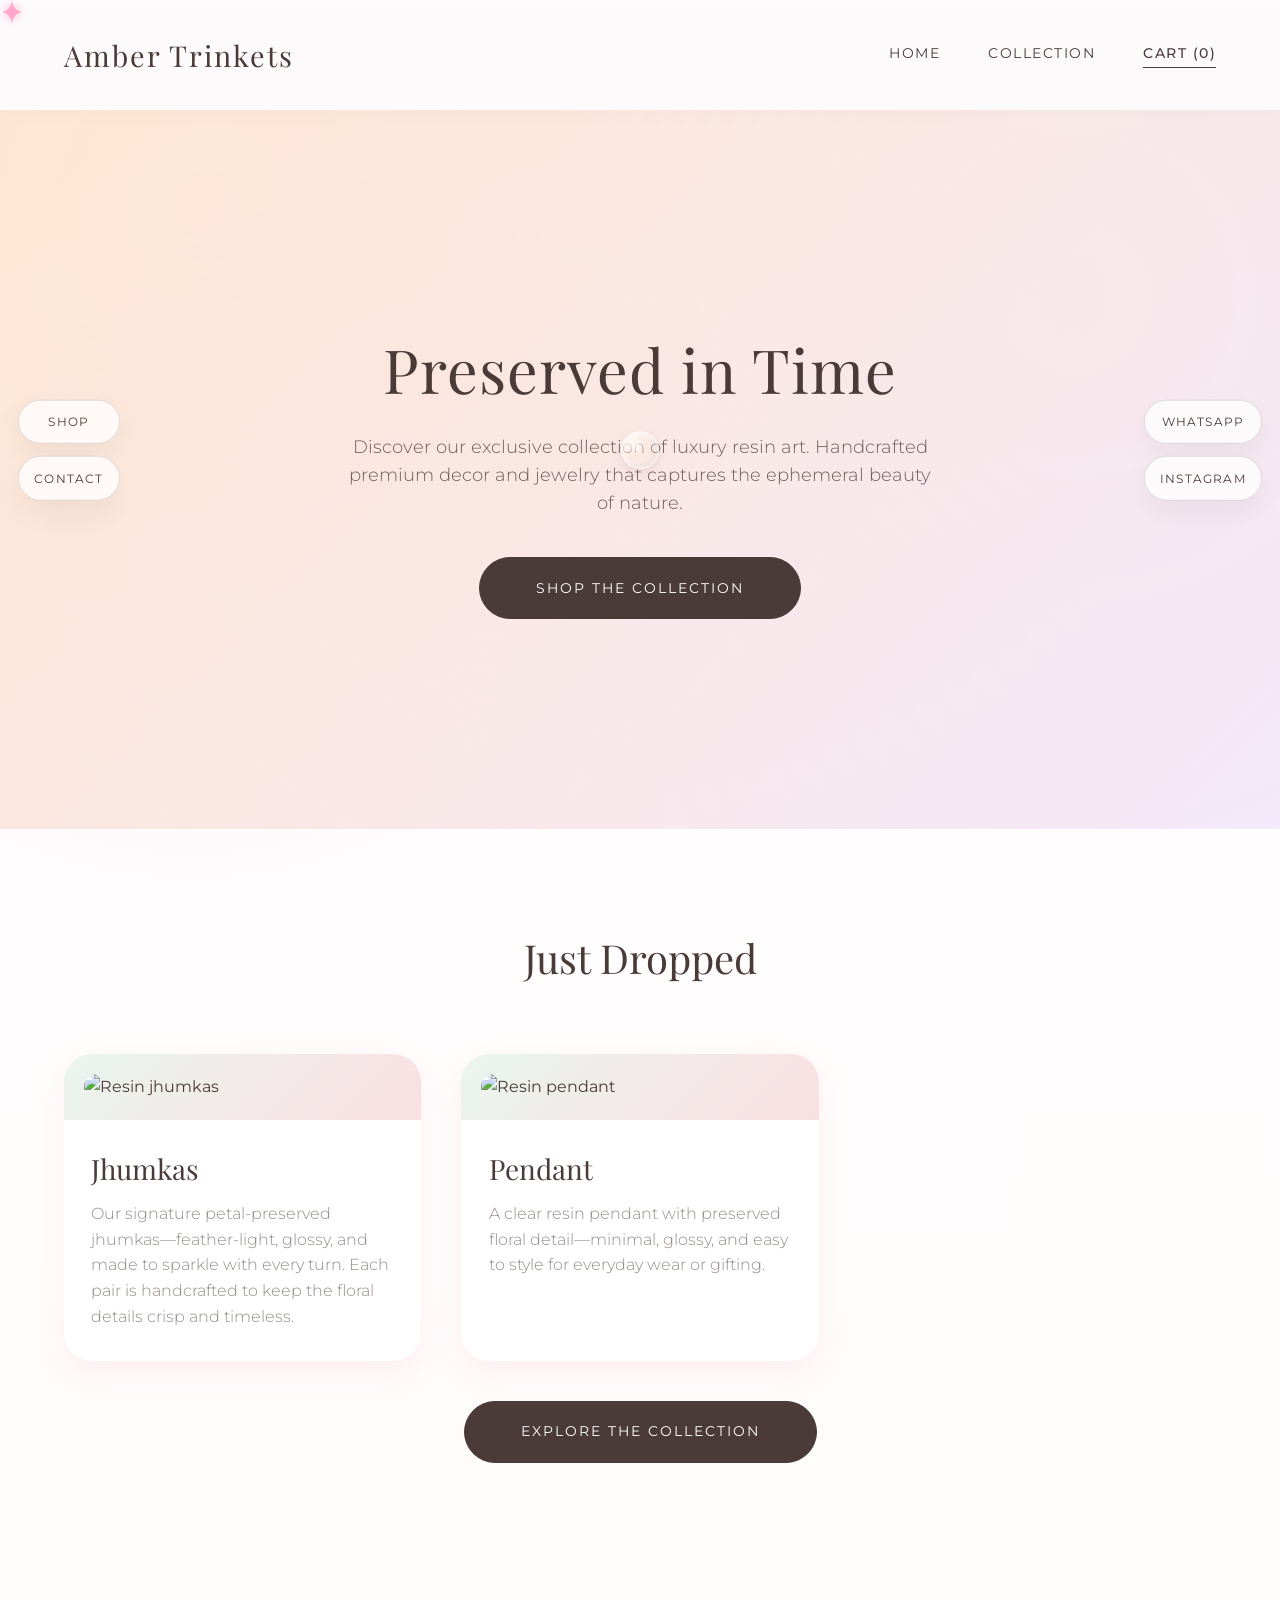
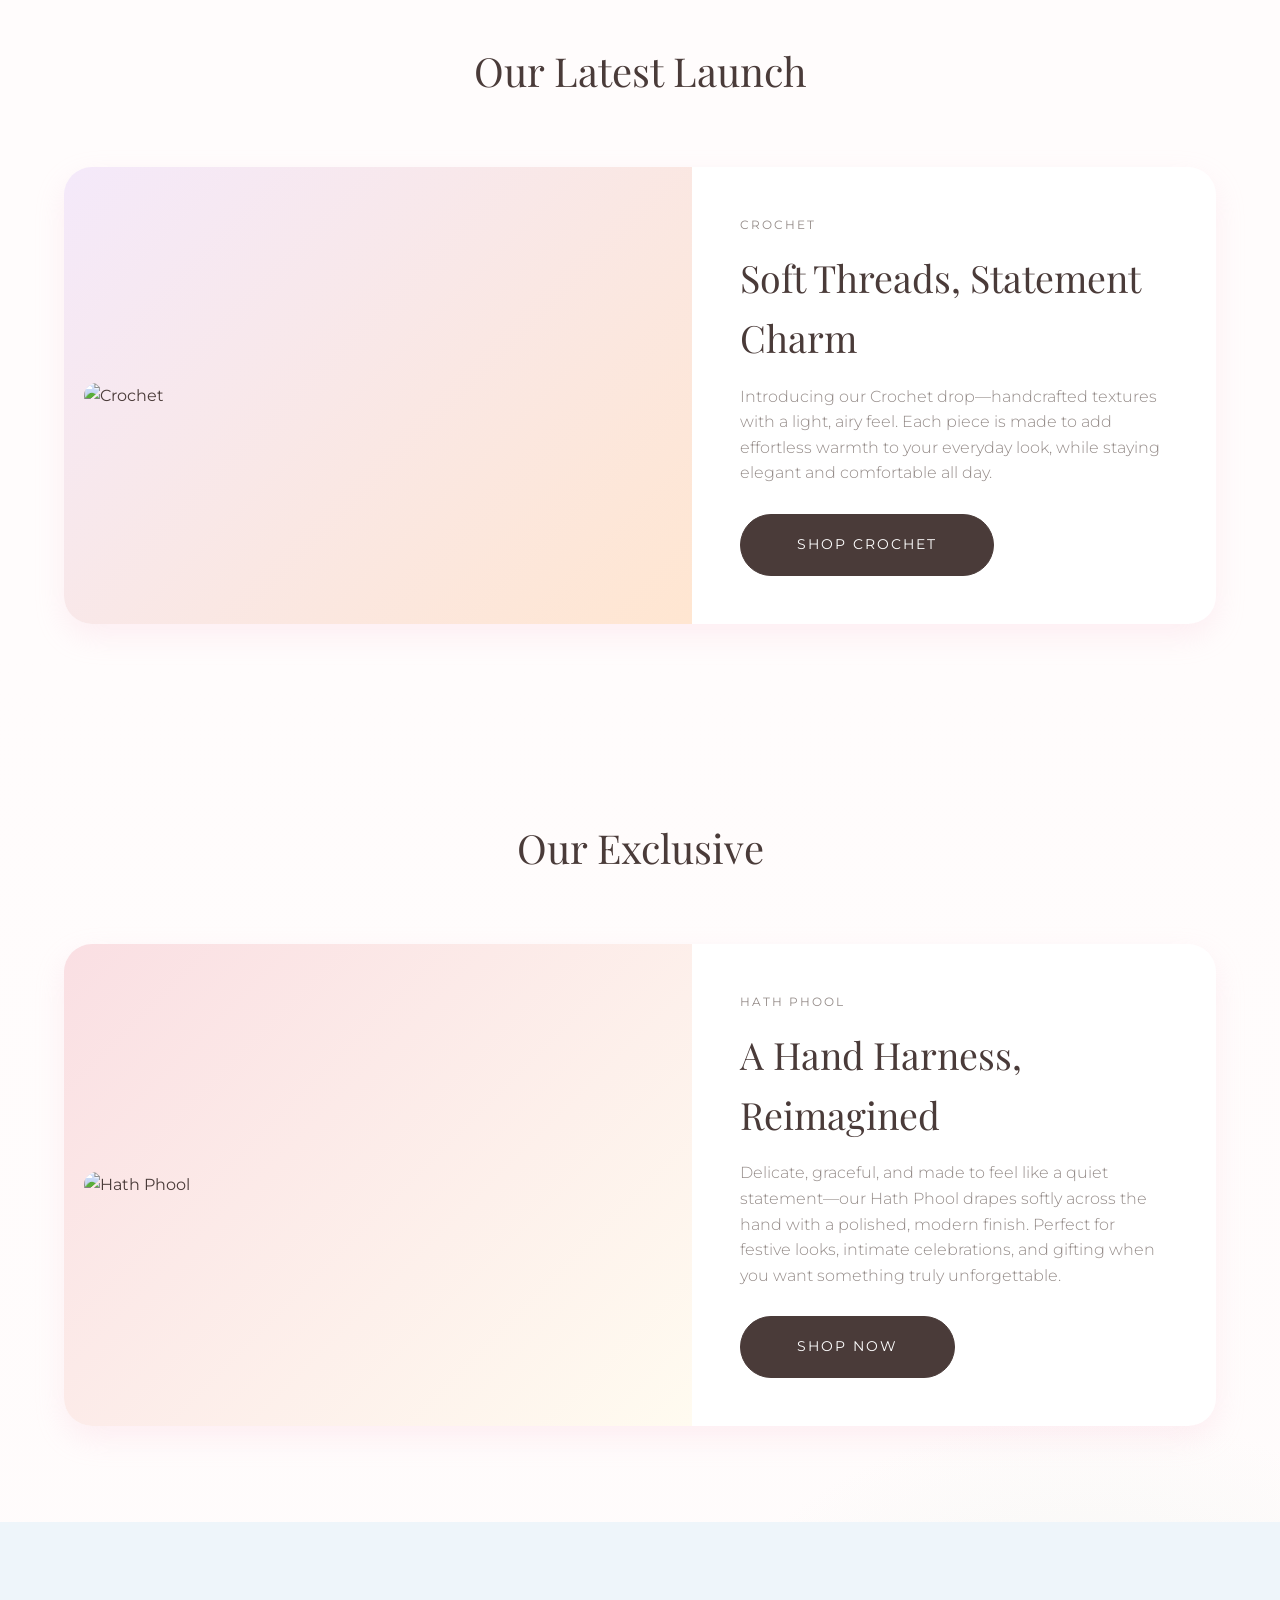
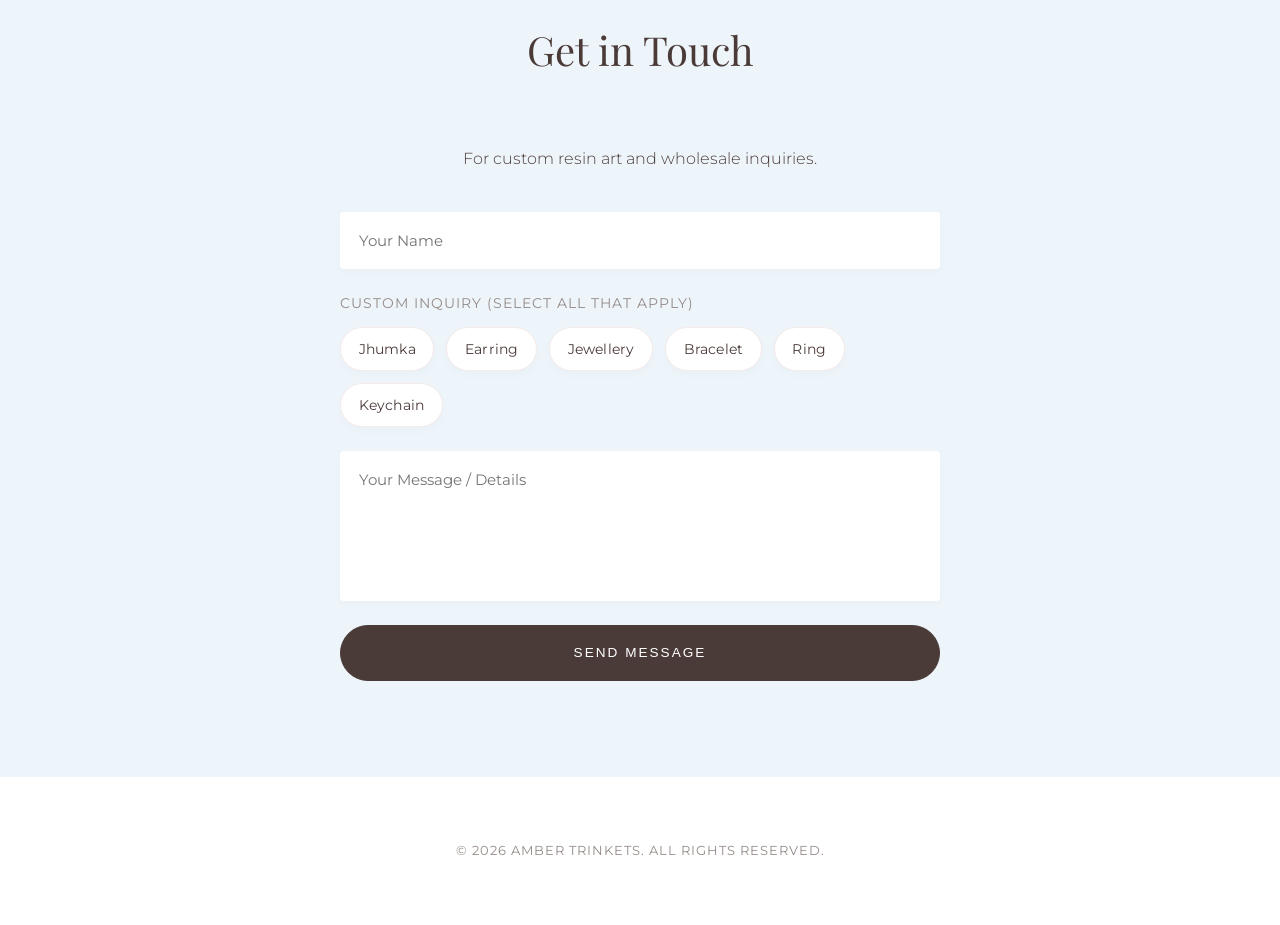
==== index.html @ c0df35a3 "Add files via upload" ====
<!DOCTYPE html>
<html lang="en">

<head>
    <meta charset="UTF-8">
    <meta name="viewport" content="width=device-width, initial-scale=1.0">
    <title>Amber Trinkets | Home</title>

    <meta name="description"
        content="Luxury resin art and jewellery handcrafted with preserved florals. Explore new drops, launches, and exclusive pieces from Amber Trinkets." />
    <meta name="robots" content="index,follow" />
    <meta name="theme-color" content="#fcfafb" />
    <meta name="author" content="Amber Trinkets" />

    <meta property="og:site_name" content="Amber Trinkets" />
    <meta property="og:title" content="Amber Trinkets | Home" />
    <meta property="og:description"
        content="Luxury resin art and jewellery handcrafted with preserved florals. Explore new drops, launches, and exclusive pieces from Amber Trinkets." />
    <meta property="og:type" content="website" />
    <meta property="og:locale" content="en_IN" />
    <meta property="og:image"
        content="https://res.cloudinary.com/djqnqrth5/image/upload/v1775134889/IMG_1438_ngfzsq.jpg" />
    <meta property="og:image:alt" content="Amber Trinkets exclusive Hath Phool resin jewellery" />

    <meta name="twitter:card" content="summary_large_image" />
    <meta name="twitter:title" content="Amber Trinkets | Home" />
    <meta name="twitter:description"
        content="Luxury resin art and jewellery handcrafted with preserved florals. Explore new drops, launches, and exclusive pieces from Amber Trinkets." />
    <meta name="twitter:image"
        content="https://res.cloudinary.com/djqnqrth5/image/upload/v1775134889/IMG_1438_ngfzsq.jpg" />

    <link
        href="https://fonts.googleapis.com/css2?family=Montserrat:wght@300;400;500&family=Playfair+Display:ital,wght@0,400;0,600;1,400&display=swap"
        rel="stylesheet">

    <link rel="stylesheet" href="style.css?v=20260402">
</head>

<body class="perf-lite">

    <div class="scroll-progress" aria-hidden="true">
        <div class="scroll-progress__bar" id="scroll-progress-bar"></div>
    </div>

    <nav>
        <a href="index.html" class="brand-logo">Amber Trinkets</a>
        <div class="nav-links">
            <a href="index.html">Home</a>
            <a href="collection.html">Collection</a>
            <a class="cart-icon js-cart-toggle">Cart (<span id="cart-count">0</span>)</a>
        </div>
        <div class="hamburger js-hamburger" aria-label="Toggle menu">
            <span></span>
            <span></span>
            <span></span>
        </div>
    </nav>

    <div class="mobile-overlay js-mobile-overlay">
        <button class="mobile-close js-mobile-close" type="button">✕</button>
        <div class="mobile-menu">
            <a href="index.html">Home</a>
            <a href="collection.html">Collection</a>
        </div>
    </div>

    <div class="cart-overlay js-cart-overlay"></div>
    <div class="cart-drawer" id="cart-drawer">
        <div class="cart-header">
            <h2 class="cart-title">Your Bag</h2>
            <button class="close-cart js-cart-close" type="button">✕</button>
        </div>
        <div class="cart-items-container" id="cart-items"></div>
        <div class="cart-footer">
            <div class="cart-subtotal">
                <span>Subtotal</span>
                <span id="cart-total">₹ 0</span>
            </div>
            <p class="cart-tax-note">Taxes and shipping calculated at checkout.</p>
            <button class="btn js-checkout" type="button">Proceed to Checkout</button>
        </div>
    </div>

    <header class="hero u-3d-stage">
        <div class="hero__bg" aria-hidden="true">
            <span class="hero__blob hero__blob--1"></span>
            <span class="hero__blob hero__blob--2"></span>
            <span class="hero__blob hero__blob--3"></span>
            <span class="hero__grain"></span>
        </div>

        <div class="hero__content">
            <h1>Preserved in Time</h1>
            <p>Discover our exclusive collection of luxury resin art. Handcrafted premium decor and jewelry that
                captures the ephemeral beauty of nature.</p>
            <a href="collection.html" class="btn btn-inline">Shop the Collection</a>
        </div>
    </header>

    <section class="new-collection" aria-labelledby="new-collection-title">
        <h2 class="section-title" id="new-collection-title">Just Dropped</h2>

        <div class="new-collection__grid u-3d-stage">
            <article class="new-collection__card u-3d-card js-tilt" aria-label="Jhumkas">
                <figure class="new-collection__media">
                    <img src="https://res.cloudinary.com/djqnqrth5/image/upload/v1775132607/IMG_1436_eiae2d.jpg"
                        alt="Resin jhumkas" loading="lazy" decoding="async" />
                </figure>
                <div class="new-collection__body">
                    <h3 class="new-collection__title">Jhumkas</h3>
                    <p class="new-collection__desc">Our signature petal-preserved jhumkas—feather‑light, glossy, and
                        made to sparkle with every turn. Each pair is handcrafted to keep the floral details crisp and
                        timeless.</p>
                </div>
            </article>

            <article class="new-collection__card u-3d-card js-tilt" aria-label="Pendant">
                <figure class="new-collection__media">
                    <img src="https://res.cloudinary.com/djqnqrth5/image/upload/v1775125782/IMG_1223_jqdobi.jpg"
                        alt="Resin pendant" loading="lazy" decoding="async" />
                </figure>
                <div class="new-collection__body">
                    <h3 class="new-collection__title">Pendant</h3>
                    <p class="new-collection__desc">A clear resin pendant with preserved floral detail—minimal, glossy,
                        and easy to style for everyday wear or gifting.</p>
                </div>
            </article>
        </div>

        <div class="new-collection__cta">
            <a href="collection.html" class="btn btn-inline">Explore the Collection</a>
        </div>
    </section>

    <section class="latest-launch" aria-labelledby="latest-launch-title">
        <h2 class="section-title" id="latest-launch-title">Our Latest Launch</h2>

        <div class="latest-launch__wrap u-3d-stage">
            <div class="latest-launch__card u-3d-card js-tilt" aria-label="Crochet launch">
                <figure class="latest-launch__media">
                    <img src="https://res.cloudinary.com/djqnqrth5/image/upload/v1775133337/IMG_1236_hz6ivh.jpg"
                        alt="Crochet" loading="lazy" decoding="async" />
                </figure>
                <div class="latest-launch__body">
                    <p class="latest-launch__eyebrow">Crochet</p>
                    <h3 class="latest-launch__title">Soft Threads, Statement Charm</h3>
                    <p class="latest-launch__desc">Introducing our Crochet drop—handcrafted textures with a light, airy
                        feel. Each piece is made to add effortless warmth to your everyday look, while staying elegant
                        and comfortable all day.</p>
                    <div class="latest-launch__actions">
                        <a href="https://api.whatsapp.com/send?phone=917000303182"
                            class="btn btn-inline js-whatsapp-checkout-link" data-phone="917000303182"
                            data-text="Hello Amber Trinkets ✨ I’m interested in your Crochet collection 🧶🤍. Could you please share the available designs, prices, and checkout/payment details? 🛍️ Thank you!"
                            target="_blank" rel="noopener">Shop Crochet</a>
                    </div>
                </div>
            </div>
        </div>
    </section>

    <section class="latest-launch latest-launch--exclusive" aria-labelledby="exclusive-title">
        <h2 class="section-title" id="exclusive-title">Our Exclusive</h2>

        <div class="latest-launch__wrap u-3d-stage">
            <div class="latest-launch__card u-3d-card js-tilt" aria-label="Hath Phool exclusive">
                <figure class="latest-launch__media latest-launch__media--exclusive">
                    <img src="https://res.cloudinary.com/djqnqrth5/image/upload/v1775134889/IMG_1438_ngfzsq.jpg"
                        alt="Hath Phool" loading="lazy" decoding="async" />
                </figure>
                <div class="latest-launch__body">
                    <p class="latest-launch__eyebrow">Hath Phool</p>
                    <h3 class="latest-launch__title">A Hand Harness, Reimagined</h3>
                    <p class="latest-launch__desc">Delicate, graceful, and made to feel like a quiet statement—our Hath
                        Phool drapes softly across the hand with a polished, modern finish. Perfect for festive looks,
                        intimate celebrations, and gifting when you want something truly unforgettable.</p>
                    <div class="latest-launch__actions">
                        <a href="https://api.whatsapp.com/send?phone=917000303182"
                            class="btn btn-inline js-whatsapp-checkout-link" data-phone="917000303182"
                            data-text="Hello Amber Trinkets ✨ I’d love to order your Hath Phool (hand harness) 🌸🤍. Could you please share the available designs, pricing, and checkout/payment details? 🛍️ Thank you!"
                            target="_blank" rel="noopener">Shop Now</a>
                    </div>
                </div>
            </div>
        </div>
    </section>

    <section class="contact-section" id="contact">
        <h2 class="section-title section-title--no-top">Get in Touch</h2>
        <p class="contact-intro">For custom resin art and wholesale inquiries.</p>
        <form class="contact-form js-contact-form">
            <input type="text" placeholder="Your Name" required>
            <fieldset class="inquiry-fieldset">
                <legend>Custom Inquiry (select all that apply)</legend>
                <div class="inquiry-chips js-inquiry-chips" aria-label="Custom inquiry options">
                    <button class="inquiry-chip" type="button" data-value="Jhumka" aria-pressed="false">Jhumka</button>
                    <button class="inquiry-chip" type="button" data-value="Earring"
                        aria-pressed="false">Earring</button>
                    <button class="inquiry-chip" type="button" data-value="Jewellery"
                        aria-pressed="false">Jewellery</button>
                    <button class="inquiry-chip" type="button" data-value="Bracelet"
                        aria-pressed="false">Bracelet</button>
                    <button class="inquiry-chip" type="button" data-value="Ring" aria-pressed="false">Ring</button>
                    <button class="inquiry-chip" type="button" data-value="Keychain"
                        aria-pressed="false">Keychain</button>
                </div>
            </fieldset>
            <textarea placeholder="Your Message / Details" required></textarea>
            <button type="submit" class="btn">Send Message</button>
        </form>
    </section>

    <div class="modal-overlay js-contact-modal-overlay" hidden></div>
    <div class="contact-modal js-contact-modal" role="dialog" aria-modal="true" aria-labelledby="contact-modal-title"
        hidden>
        <div class="contact-modal__header">
            <h3 class="contact-modal__title" id="contact-modal-title">Message ready</h3>
            <button class="contact-modal__close js-contact-modal-close" type="button" aria-label="Close">✕</button>
        </div>
        <p class="contact-modal__subtitle">We’ll open WhatsApp in a new tab so you can continue browsing.</p>
        <div class="contact-modal__preview js-contact-modal-preview" aria-label="Message preview"></div>
        <div class="contact-modal__actions">
            <a class="btn btn-inline contact-modal__primary js-contact-modal-open" href="#" target="_blank"
                rel="noopener">Continue on WhatsApp</a>
        </div>
        <p class="contact-modal__note js-contact-modal-note" aria-live="polite"></p>
    </div>

    <div class="toast js-toast" role="status" aria-live="polite" hidden></div>

    <footer>
        <p>&copy; 2026 Amber Trinkets. All rights reserved.</p>
    </footer>

    <script src="script.js?v=20260402"></script>
</body>

</html>
---- style.css ----
/* Amber Trinkets – shared styles for all pages */

/* --- Core Variables: Premium Cozy Pastel Palette --- */
:root {
  --bg-main: #FFFBFB;
  --pastel-peach: #ffe6d1;
  --pastel-lilac: #f4e9fa;
  --pastel-mint: #eaf5ee;
  --pastel-rose: #fadfe3;
  --pastel-blue: #eef5fa;
  --pastel-lemon: #fffbf0;
  --text-main: #4A3B39;
  --text-light: #948b88;
  --white: #ffffff;
  --border-light: #f5eae9;

  /* 3D / depth tokens - Soft Pink Glows instead of harsh shadows */
  --shadow-soft: 0 12px 30px rgba(247, 186, 203, 0.2);
  --shadow-deep: 0 28px 70px rgba(247, 186, 203, 0.3);
  --shine: rgba(255, 255, 255, 0.65);
  --tilt-perspective: 1000px;

  /* Ambient background motion (updated by JS) */
  --ambient-x: 0;
  --ambient-y: 0;
  --ambient-scroll: 0;
}

* {
  margin: 0;
  padding: 0;
  box-sizing: border-box;
}

html,
body {
  scroll-behavior: smooth;
}

html.perf-lite,
body.perf-lite {
  scroll-behavior: auto;
}

body {
  font-family: 'Montserrat', sans-serif;
  background-color: var(--bg-main);
  color: var(--text-main);
  line-height: 1.6;
  position: relative;
  overflow-x: hidden;
  isolation: isolate;

  /* Subtle texture so wide screens don't feel empty */
  background-image:
    radial-gradient(900px circle at 15% 10%, rgba(235, 228, 244, 0.7), transparent 55%),
    radial-gradient(900px circle at 85% 85%, rgba(228, 239, 231, 0.7), transparent 55%),
    linear-gradient(180deg, rgba(255, 255, 255, 0.55), rgba(255, 255, 255, 0));
}

/* Keep content above ambient background elements */
body>* {
  position: relative;
  z-index: 1;
}

/* Ambient side elements (fills left/right whitespace on large screens) */
body::before,
body::after {
  content: '';
  position: fixed;
  z-index: 0;
  pointer-events: none;
  width: 680px;
  height: 680px;
  border-radius: 999px;
  opacity: 0.8;
  /* Removed expensive blur, mix-blend-mode, and JS parallax transforms for max performance */
}

/* Performance: keep the large ambient blobs static + cheaper in perf-lite (default). */
body.perf-lite::before,
body.perf-lite::after {
  display: none;
  transform: none;
  mix-blend-mode: normal;
  filter: blur(10px);
  opacity: 0.55;
}

body::before {
  top: -220px;
  left: -170px;
  background: radial-gradient(circle at 35% 35%, rgba(253, 238, 220, 0.9), rgba(246, 225, 225, 0.55), transparent 68%);
}

body::after {
  bottom: -240px;
  right: -170px;
  background: radial-gradient(circle at 45% 40%, rgba(226, 236, 243, 0.95), rgba(228, 239, 231, 0.55), transparent 68%);
}

@media (prefers-reduced-motion: reduce) {

  body::before,
  body::after {
    transform: none;
  }
}

/* --- Side Actions (fills left/right space on desktop) --- */
.side-actions {
  position: fixed;
  top: 50%;
  transform: translateY(-50%);
  display: flex;
  flex-direction: column;
  gap: 0.75rem;
  z-index: 950;
}

body.perf-lite .side-actions {
  transform: translateY(-50%);
}

.side-actions--left {
  left: 18px;
}

.side-actions--right {
  right: 18px;
}

.side-actions__link {
  display: inline-flex;
  align-items: center;
  justify-content: center;
  padding: 0.7rem 0.95rem;
  border-radius: 999px;
  border: 1px solid rgba(44, 42, 41, 0.14);
  background: rgba(255, 255, 255, 0.78);
  backdrop-filter: blur(10px);
  box-shadow: 0 12px 30px rgba(0, 0, 0, 0.05);
  font-size: 0.78rem;
  letter-spacing: 1.2px;
  text-transform: uppercase;
  transition: transform 180ms ease, box-shadow 180ms ease, background 180ms ease;
  user-select: none;
}

body.perf-lite .side-actions__link {
  backdrop-filter: none;
}

.side-actions__link:hover {
  transform: translateY(-3px);
  background: rgba(255, 255, 255, 0.9);
  box-shadow: 0 22px 55px rgba(0, 0, 0, 0.1);
}

.side-actions__link:focus-visible {
  outline: 3px solid rgba(163, 145, 178, 0.35);
  outline-offset: 3px;
}

@media (max-width: 980px) {
  .side-actions {
    display: none;
  }
}

@media (prefers-reduced-motion: reduce) {
  .side-actions {
    transform: translateY(-50%);
  }
}

/* --- Scroll progress (subtle, interactive) --- */
.scroll-progress {
  position: fixed;
  top: 0;
  left: 0;
  width: 100%;
  height: 3px;
  z-index: 1400;
  background: rgba(255, 255, 255, 0.25);
  backdrop-filter: blur(8px);
}

body.perf-lite .scroll-progress {
  backdrop-filter: none;
}

.scroll-progress__bar {
  height: 100%;
  width: 100%;
  transform: scaleX(0);
  transform-origin: left center;
  background: linear-gradient(90deg, var(--pastel-lilac), var(--pastel-rose), var(--pastel-mint));
  box-shadow: 0 0 18px rgba(163, 145, 178, 0.35);
  will-change: transform;
}

/* --- 3D UI System (shared) --- */
.u-3d-stage {
  perspective: var(--tilt-perspective);
}

.u-3d-card {
  position: relative;
  transform-style: preserve-3d;
  will-change: transform;
  border-radius: 28px;
  box-shadow: var(--shadow-soft);
  /* Removed cozyBreathe animation as it constantly repaints 3D context */
  transition: transform 220ms ease, box-shadow 220ms ease;
}

.u-3d-card::after {
  content: '';
  position: absolute;
  inset: 0;
  border-radius: inherit;
  background: radial-gradient(700px circle at var(--shine-x, 50%) var(--shine-y, 30%),
      var(--shine),
      transparent 55%);
  opacity: var(--shine-o, 0);
  transition: opacity 220ms ease;
  pointer-events: none;
}

.u-3d-card.is-tilting {
  box-shadow: var(--shadow-deep);
}

.u-3d-float {
  animation: floaty 6.5s ease-in-out infinite;
}

body.perf-lite .u-3d-float {
  animation: none;
}

@keyframes floaty {

  0%,
  100% {
    transform: translateY(0);
  }

  50% {
    transform: translateY(-10px);
  }
}

@media (prefers-reduced-motion: reduce) {

  .u-3d-card,
  .u-3d-card::after {
    transition: none;
  }

  .u-3d-float {
    animation: none;
  }
}

h1,
h2,
h3,
.brand-logo,
.cart-title {
  font-family: 'Playfair Display', serif;
  font-weight: 400;
}

a {
  text-decoration: none;
  color: inherit;
}

/* --- Navigation --- */
nav {
  display: flex;
  justify-content: space-between;
  align-items: center;
  padding: 2rem 5%;
  background-color: rgba(252, 250, 251, 0.9);
  backdrop-filter: blur(10px);
  position: sticky;
  top: 0;
  z-index: 1000;
  box-shadow: 0 4px 20px rgba(0, 0, 0, 0.02);
}

body.perf-lite nav {
  backdrop-filter: none;
}

.brand-logo {
  font-size: 1.8rem;
  letter-spacing: 2px;
  color: var(--text-main);
}

.nav-links {
  display: flex;
  gap: 3rem;
}

.nav-links a {
  text-decoration: none;
  color: var(--text-main);
  font-size: 0.9rem;
  text-transform: uppercase;
  letter-spacing: 1.5px;
  transition: color 0.3s ease;
  cursor: pointer;
}

.nav-links a:hover {
  color: #a391b2;
}

.cart-icon {
  font-weight: 500;
  border-bottom: 1px solid var(--text-main);
  padding-bottom: 2px;
  cursor: pointer;
  display: inline-block;
  animation: jiggleCart 8s infinite ease-in-out;
}

/* --- Buttons --- */
.btn {
  padding: 1.2rem 3.5rem;
  background-color: var(--text-main);
  color: var(--white);
  text-decoration: none;
  font-size: 0.85rem;
  letter-spacing: 2px;
  text-transform: uppercase;
  transition: all 0.4s ease;
  border: 1px solid var(--text-main);
  border-radius: 40px;
  cursor: pointer;
  display: inline-block;
  text-align: center;
  width: 100%;
}

.btn-inline {
  width: auto;
}

.btn:hover {
  background-color: var(--white);
  color: var(--text-main);
  box-shadow: 0 10px 20px var(--shadow-soft);
  animation: cuteWiggle 0.4s ease-in-out;
}

@keyframes cuteWiggle {
  0%, 100% { transform: rotate(0deg) scale(1.02); }
  25% { transform: rotate(-3deg) scale(1.02); }
  50% { transform: rotate(3deg) scale(1.02); }
  75% { transform: rotate(-3deg) scale(1.02); }
}

/* --- Cart Drawer (Shared) --- */
.cart-overlay {
  position: fixed;
  top: 0;
  left: 0;
  width: 100%;
  height: 100%;
  background: rgba(44, 42, 41, 0.4);
  backdrop-filter: blur(4px);
  opacity: 0;
  visibility: hidden;
  transition: 0.5s ease;
  z-index: 1001;
}

body.perf-lite .cart-overlay {
  backdrop-filter: none;
}

.cart-overlay.active {
  opacity: 1;
  visibility: visible;
}

.cart-drawer {
  position: fixed;
  top: 0;
  right: -450px;
  width: 450px;
  max-width: 100%;
  height: 100%;
  background-color: var(--white);
  z-index: 1002;
  transition: right 0.6s cubic-bezier(0.77, 0, 0.175, 1);
  box-shadow: -10px 0 30px var(--shadow-soft);
  border-radius: 30px 0 0 30px;
  display: flex;
  flex-direction: column;
}

.cart-drawer.active {
  right: 0;
}

.cart-header {
  display: flex;
  justify-content: space-between;
  align-items: center;
  padding: 2.5rem 2rem;
  background-color: var(--pastel-lilac);
  border-bottom: 1px solid var(--border-light);
  border-radius: 30px 0 0 0;
}

.cart-title {
  font-size: 1.8rem;
}

.close-cart {
  background: none;
  border: none;
  font-size: 1.2rem;
  color: var(--text-main);
  cursor: pointer;
  transition: opacity 0.3s;
}

.close-cart:hover {
  opacity: 0.6;
}

.cart-items-container {
  flex-grow: 1;
  padding: 2rem;
  overflow-y: auto;
  background-color: var(--bg-main);
}

.cart-item {
  display: flex;
  justify-content: space-between;
  align-items: center;
  margin-bottom: 1.5rem;
  padding-bottom: 1.5rem;
  border-bottom: 1px solid var(--border-light);
}

.cart-item-details {
  display: flex;
  flex-direction: column;
}

.cart-item-title {
  font-weight: 500;
  font-size: 0.95rem;
  margin-bottom: 0.3rem;
}

.cart-item-price {
  color: var(--text-light);
  font-size: 0.85rem;
  letter-spacing: 0.5px;
}

.remove-item {
  font-size: 0.7rem;
  text-transform: uppercase;
  letter-spacing: 1px;
  color: var(--text-light);
  background: none;
  border: none;
  cursor: pointer;
  margin-top: 0.6rem;
  text-align: left;
  transition: color 0.3s ease;
}

.remove-item:hover {
  color: #d4a3a3;
}

.empty-cart-msg {
  text-align: center;
  color: var(--text-light);
  margin-top: 3rem;
  font-style: italic;
  font-weight: 300;
}

.cart-footer {
  padding: 2.5rem 2rem;
  background-color: var(--white);
  border-top: 1px solid var(--border-light);
}

.cart-item-controls {
  display: flex;
  align-items: center;
  gap: 1rem;
}

.qty-controls {
  display: inline-flex;
  align-items: center;
  gap: 0.5rem;
  padding: 0.35rem 0.6rem;
  border: 1px solid var(--border-light);
  border-radius: 999px;
  background: var(--white);
}

.qty-btn {
  width: 28px;
  height: 28px;
  border-radius: 999px;
  border: 1px solid var(--border-light);
  background: var(--bg-main);
  color: var(--text-main);
  cursor: pointer;
  line-height: 1;
  display: inline-flex;
  align-items: center;
  justify-content: center;
  transition: transform 0.15s ease, background 0.3s ease;
}

.qty-btn:hover {
  background: var(--pastel-lilac);
  transform: translateY(-1px);
}

.qty-value {
  min-width: 18px;
  text-align: center;
  font-size: 0.85rem;
  color: var(--text-main);
}

.cart-subtotal {
  display: flex;
  justify-content: space-between;
  font-size: 1.1rem;
  font-weight: 500;
  margin-bottom: 1.5rem;
  text-transform: uppercase;
  letter-spacing: 1px;
}

.cart-tax-note {
  font-size: 0.75rem;
  color: var(--text-light);
  margin-bottom: 1.5rem;
  text-align: center;
}

/* --- Footer --- */
footer {
  text-align: center;
  padding: 4rem 5%;
  font-size: 0.8rem;
  color: var(--text-light);
  background-color: var(--white);
  letter-spacing: 1px;
  text-transform: uppercase;
}

footer.with-border {
  border-top: 1px solid var(--border-light);
}

/* --- Index page --- */
.hero {
  height: 80vh;
  display: flex;
  flex-direction: column;
  justify-content: center;
  align-items: center;
  text-align: center;
  background: linear-gradient(135deg, var(--pastel-peach) 0%, var(--pastel-lilac) 100%);
  padding: 0 5%;
  animation: fadeIn 1.5s ease-out;
  border-bottom: 1px solid var(--white);
  position: relative;
  overflow: hidden;
  --mx: 0;
  --my: 0;
}

.hero__content {
  position: relative;
  z-index: 2;
  display: flex;
  flex-direction: column;
  align-items: center;
}

.hero__logo {
  max-width: 280px;
  width: 100%;
  height: auto;
  margin-bottom: 2.5rem;
  animation: fadeIn 1.8s ease-out 0.3s backwards;
  filter: drop-shadow(0 8px 20px rgba(0, 0, 0, 0.1));
}

.hero__bg {
  position: absolute;
  inset: -80px;
  z-index: 0;
  pointer-events: none;
}

.hero__blob {
  position: absolute;
  border-radius: 999px;
  filter: blur(18px);
  opacity: 0.75;
  transform: translate3d(calc(var(--mx) * 10px), calc(var(--my) * 10px), 0);
  animation: heroDrift 9s ease-in-out infinite;
}

body.perf-lite .hero__blob {
  display: none;
}

body.perf-lite .hero__blob {
  animation: none;
  transform: none;
  filter: blur(14px);
}

body.perf-lite .hero__grain {
  transform: none;
  opacity: 0.35;
}

.hero__blob--1 {
  width: 420px;
  height: 420px;
  left: -90px;
  top: -70px;
  background: radial-gradient(circle at 30% 30%, rgba(255, 255, 255, 0.85), rgba(246, 225, 225, 0.75), transparent 62%);
}

.hero__blob--2 {
  width: 520px;
  height: 520px;
  right: -140px;
  top: 20px;
  background: radial-gradient(circle at 35% 35%, rgba(255, 255, 255, 0.75), rgba(226, 236, 243, 0.8), transparent 65%);
  animation-delay: -2.4s;
}

.hero__blob--3 {
  width: 460px;
  height: 460px;
  left: 22%;
  bottom: -220px;
  background: radial-gradient(circle at 35% 35%, rgba(255, 255, 255, 0.65), rgba(228, 239, 231, 0.82), transparent 66%);
  animation-delay: -4.1s;
}

.hero__grain {
  position: absolute;
  inset: 0;
  background:
    radial-gradient(circle at 20% 20%, rgba(255, 255, 255, 0.12), transparent 55%),
    radial-gradient(circle at 80% 30%, rgba(255, 255, 255, 0.10), transparent 50%),
    radial-gradient(circle at 40% 85%, rgba(255, 255, 255, 0.08), transparent 55%);
  opacity: 0.55;
  transform: translate3d(calc(var(--mx) * 18px), calc(var(--my) * 18px), 0);
}

body.perf-lite .hero__grain {
  opacity: 0.2;
  transform: none;
}

@keyframes heroDrift {

  0%,
  100% {
    transform: translate3d(calc(var(--mx) * 10px), calc(var(--my) * 10px), 0) scale(1);
  }

  50% {
    transform: translate3d(calc(var(--mx) * 14px), calc(var(--my) * 14px), 0) scale(1.04);
  }
}

.hero__orb {
  position: absolute;
  right: 6%;
  top: 50%;
  transform: translateY(-50%);
  z-index: 1;
}

.hero__cube {
  position: absolute;
  left: 8%;
  top: 56%;
  transform: translateY(-50%);
  z-index: 1;
}

.resin-cube {
  width: 160px;
  height: 160px;
  border-radius: 18px;
  background: rgba(255, 255, 255, 0.12);
  border: 1px solid rgba(255, 255, 255, 0.55);
  transform-style: preserve-3d;
}

body.perf-lite .resin-cube {
  background: rgba(240, 235, 230, 0.28);
  border: 1px solid rgba(255, 255, 255, 0.35);
}

.resin-cube__spin {
  position: absolute;
  inset: 0;
  transform-style: preserve-3d;
  animation: cubeSpin 10.5s linear infinite;
}

.resin-cube__face {
  position: absolute;
  inset: 0;
  border-radius: 18px;
  background:
    radial-gradient(120px 120px at 30% 25%, rgba(255, 255, 255, 0.9), transparent 60%),
    conic-gradient(from 200deg at 45% 45%,
      rgba(253, 238, 220, 0.8),
      rgba(235, 228, 244, 0.88),
      rgba(226, 236, 243, 0.88),
      rgba(246, 225, 225, 0.84),
      rgba(228, 239, 231, 0.84),
      rgba(253, 238, 220, 0.8));
  opacity: 0.82;
  border: 1px solid rgba(255, 255, 255, 0.55);
  box-shadow: inset 0 0 0 1px rgba(255, 255, 255, 0.12);
}

body.perf-lite .resin-cube__face {
  background: rgba(220, 210, 200, 0.65);
  opacity: 0.88;
  box-shadow: inset 0 0 0 1px rgba(255, 255, 255, 0.22);
}

.resin-cube__front {
  transform: translateZ(58px);
}

.resin-cube__back {
  transform: rotateY(180deg) translateZ(58px);
}

.resin-cube__right {
  transform: rotateY(90deg) translateZ(58px);
}

.resin-cube__left {
  transform: rotateY(-90deg) translateZ(58px);
}

.resin-cube__top {
  transform: rotateX(90deg) translateZ(58px);
}

.resin-cube__bottom {
  transform: rotateX(-90deg) translateZ(58px);
}

@keyframes cubeSpin {
  0% {
    transform: rotateX(-18deg) rotateY(0deg);
  }

  50% {
    transform: rotateX(22deg) rotateY(180deg);
  }

  100% {
    transform: rotateX(-18deg) rotateY(360deg);
  }
}

.resin-orb {
  width: 340px;
  height: 340px;
  border-radius: 999px;
  background: rgba(255, 255, 255, 0.18);
  border: 1px solid rgba(255, 255, 255, 0.55);
  box-shadow: 0 30px 80px rgba(0, 0, 0, 0.10);
  transform-style: preserve-3d;
}

body.perf-lite .resin-orb {
  background: rgba(240, 235, 230, 0.35);
  border: 1px solid rgba(255, 255, 255, 0.35);
  box-shadow: 0 12px 28px rgba(0, 0, 0, 0.06);
}

.resin-orb__spin {
  position: absolute;
  inset: 0;
  border-radius: inherit;
  transform-style: preserve-3d;
  animation: orbSpin 14s linear infinite;
}

.resin-orb__layer {
  position: absolute;
  inset: 18px;
  border-radius: 999px;
  background:
    radial-gradient(140px 140px at 25% 20%, rgba(255, 255, 255, 0.95), transparent 60%),
    radial-gradient(210px 180px at 70% 35%, rgba(255, 255, 255, 0.45), transparent 65%),
    conic-gradient(from 210deg at 45% 45%,
      rgba(253, 238, 220, 0.75),
      rgba(235, 228, 244, 0.85),
      rgba(226, 236, 243, 0.85),
      rgba(246, 225, 225, 0.8),
      rgba(228, 239, 231, 0.8),
      rgba(253, 238, 220, 0.75));
  opacity: 0.9;
  filter: saturate(1.05);
  mix-blend-mode: screen;
}

body.perf-lite .resin-orb__layer {
  background: radial-gradient(ellipse 180px 140px at 35% 25%, rgba(220, 210, 200, 0.48), transparent 65%);
  opacity: 0.6;
  filter: none;
  mix-blend-mode: normal;
}

/* Depth stack: six layers along Z axis */
.resin-orb__layer:nth-child(1) {
  transform: translateZ(-26px) scale(0.98);
  opacity: 0.32;
}

.resin-orb__layer:nth-child(2) {
  transform: translateZ(-14px) scale(0.99);
  opacity: 0.42;
}

.resin-orb__layer:nth-child(3) {
  transform: translateZ(-6px) scale(1.0);
  opacity: 0.52;
}

.resin-orb__layer:nth-child(4) {
  transform: translateZ(6px) scale(1.01);
  opacity: 0.62;
}

.resin-orb__layer:nth-child(5) {
  transform: translateZ(14px) scale(1.02);
  opacity: 0.72;
}

.resin-orb__layer:nth-child(6) {
  transform: translateZ(24px) scale(1.03);
  opacity: 0.82;
}

.resin-orb::before {
  content: '';
  position: absolute;
  inset: -30px;
  border-radius: inherit;
  background: radial-gradient(circle at 40% 35%, rgba(255, 255, 255, 0.55), transparent 60%);
  filter: blur(18px);
  opacity: 0.9;
  pointer-events: none;
}

body.perf-lite .resin-orb {
  box-shadow: 0 18px 42px rgba(0, 0, 0, 0.10);
}

body.perf-lite .resin-orb::before {
  filter: none;
  opacity: 0.65;
}

body.perf-lite .resin-orb__spin,
body.perf-lite .resin-cube__spin {
  animation: none;
}

.resin-orb::after {
  content: '';
  position: absolute;
  inset: 14px;
  border-radius: inherit;
  background:
    radial-gradient(160px 120px at 30% 25%, rgba(255, 255, 255, 0.75), transparent 62%),
    radial-gradient(120px 120px at 70% 75%, rgba(255, 255, 255, 0.22), transparent 60%);
  opacity: 0.85;
  pointer-events: none;
}

@keyframes orbSpin {
  0% {
    transform: rotateX(18deg) rotateY(0deg);
  }

  50% {
    transform: rotateX(-12deg) rotateY(180deg);
  }

  100% {
    transform: rotateX(18deg) rotateY(360deg);
  }
}

@media (max-width: 900px) {
  .hero {
    height: auto;
    padding: 5.5rem 5% 4.5rem;
  }

  .hero__orb {
    position: relative;
    right: auto;
    top: auto;
    transform: none;
    margin: 0 auto 2.25rem;
  }

  .hero__cube {
    position: relative;
    left: auto;
    top: auto;
    transform: none;
    margin: 0 auto 1.25rem;
  }

  .resin-orb {
    width: 280px;
    height: 280px;
  }
}

@media (prefers-reduced-motion: reduce) {

  .hero__blob,
  .hero__grain {
    animation: none;
    transform: none;
  }

  .resin-orb__spin {
    animation: none;
  }

  .resin-cube__spin {
    animation: none;
  }
}

/* --- 3D Scroll Reveal --- */
.reveal {
  opacity: 0;
  transform: translate3d(0, 40px, 0) scale(0.95);
  transform-origin: 50% 80%;
  transition:
    opacity 800ms cubic-bezier(0.34, 1.56, 0.64, 1),
    transform 800ms cubic-bezier(0.34, 1.56, 0.64, 1);
  transition-delay: var(--reveal-delay, 0ms);
  will-change: transform, opacity;
  backface-visibility: hidden;
}

.reveal.is-visible {
  opacity: 1;
  transform: translate3d(0, 0, 0) scale(1);
  will-change: auto;
}

.reveal.reveal--fast {
  transition-duration: 520ms;
}

.reveal.reveal--slow {
  transition-duration: 860ms;
}

.reveal-3d {
  opacity: 0;
  transform: translateY(30px) rotateX(10deg) translateZ(-15px);
  transform-origin: 50% 80%;
  transition: opacity 900ms cubic-bezier(0.34, 1.56, 0.64, 1),
    transform 900ms cubic-bezier(0.34, 1.56, 0.64, 1);
  transition-delay: var(--reveal-delay, 0ms);
  will-change: opacity, transform;
}

body.perf-lite .reveal-3d {
  opacity: 1;
  transform: none;
  transition: none;
  will-change: auto;
}

.reveal-3d.is-visible {
  opacity: 1;
  transform: translateY(0) rotateX(0) translateZ(0);
  will-change: auto;
}

.reveal-3d.reveal-3d--fast {
  transition-duration: 520ms;
}

.reveal-3d.reveal-3d--slow {
  transition-duration: 920ms;
}

@media (prefers-reduced-motion: reduce) {
  .reveal {
    opacity: 1;
    transform: none;
    transition: none;
    transition-delay: 0ms;
  }

  .reveal-3d {
    opacity: 1;
    transform: none;
    filter: none;
    transition: none;
    transition-delay: 0ms;
  }
}

.hero h1 {
  font-size: 3.8rem;
  margin-bottom: 1rem;
  color: var(--text-main);
  letter-spacing: 1px;
}

.hero p {
  font-size: 1.1rem;
  color: var(--text-main);
  opacity: 0.8;
  max-width: 600px;
  margin-bottom: 2.5rem;
  font-weight: 300;
}

.section-title {
  text-align: center;
  font-size: 2.5rem;
  margin: 6rem 0 4rem;
}

.section-title--no-top {
  margin-top: 0;
}

.featured-banner {
  display: flex;
  align-items: center;
  justify-content: space-between;
  padding: 0 5%;
  margin-bottom: 4rem;
  background-color: var(--pastel-mint);
  border-radius: 18px;
  overflow: hidden;
}

.featured-img {
  width: 50%;
  height: 400px;
  transition: opacity 700ms cubic-bezier(0.16, 1, 0.3, 1),
    transform 700ms cubic-bezier(0.16, 1, 0.3, 1);
  color: var(--text-light);
  font-style: italic;
  opacity: 0.7;
  padding: 0;
  opacity: 1;
}

.featured-img svg {
  display: block;
}

.featured-text {
  width: 50%;
  padding: 4rem;
  text-align: left;
}

@media (max-width: 900px) {
  .featured-banner {
    flex-direction: column;
  }

  .featured-img,
  .featured-text {
    width: 100%;
  }

  .featured-text {
    padding: 2.5rem 2rem;
  }
}

body.perf-lite .reveal-3d {
  transition-duration: 520ms;
}

.featured-text h2 {
  font-size: 2.5rem;
  margin-bottom: 1rem;
}

.featured-text p {
  margin-bottom: 2rem;
  color: var(--text-main);
  opacity: 0.8;
}

/* --- Home: New Collection --- */
.new-collection {
  padding: 0 5% 5rem;
}

.new-collection__grid {
  max-width: 1200px;
  margin: 0 auto 2.5rem;
  display: grid;
  grid-template-columns: repeat(3, minmax(0, 1fr));
  gap: 2.5rem;
}

.new-collection__card {
  background: var(--white);
  overflow: hidden;
}

.new-collection__card:hover {
  transform: translateY(-8px);
  box-shadow: var(--shadow-deep);
}

.new-collection__media {
  margin: 0;
  padding: 1.25rem;
  display: flex;
  align-items: center;
  justify-content: center;
  background: linear-gradient(135deg, var(--pastel-mint), var(--pastel-rose));
}

.new-collection__media img {
  width: 100%;
  height: auto;
  max-height: 420px;
  object-fit: contain;
  display: block;
  border-radius: 14px;
}

.new-collection__body {
  padding: 1.7rem 1.7rem 2rem;
  text-align: left;
}

.new-collection__title {
  font-size: 1.75rem;
  margin-bottom: 0.6rem;
}

.new-collection__desc {
  color: var(--text-light);
  font-weight: 300;
}

.new-collection__cta {
  display: flex;
  justify-content: center;
}

/* --- Home: Latest Launch --- */
.latest-launch {
  padding: 0 5% 6rem;
}

.latest-launch--exclusive {
  padding-top: 0;
}

.latest-launch__wrap {
  max-width: 1200px;
  margin: 0 auto;
}

.latest-launch__card {
  display: grid;
  grid-template-columns: 1.2fr 1fr;
  gap: 0;
  background: var(--white);
  overflow: hidden;
}

.latest-launch__media {
  margin: 0;
  padding: 1.25rem;
  background: linear-gradient(135deg, var(--pastel-lilac), var(--pastel-peach));
  display: flex;
  align-items: center;
  justify-content: center;
}

.latest-launch__media--exclusive {
  background: linear-gradient(135deg, var(--pastel-rose), var(--pastel-lemon));
}

.latest-launch__media img {
  width: 100%;
  height: auto;
  max-height: 520px;
  object-fit: contain;
  display: block;
  border-radius: 14px;
}

.latest-launch__body {
  padding: 3rem;
  text-align: left;
  display: flex;
  flex-direction: column;
  justify-content: center;
}

.latest-launch__eyebrow {
  font-size: 0.78rem;
  text-transform: uppercase;
  letter-spacing: 2px;
  color: var(--text-light);
  margin-bottom: 0.75rem;
}

.latest-launch__title {
  font-size: 2.35rem;
  margin-bottom: 1rem;
}

.latest-launch__desc {
  color: var(--text-light);
  font-weight: 300;
  margin-bottom: 1.75rem;
}

.latest-launch__actions {
  display: flex;
  gap: 1rem;
}

@media (max-width: 980px) {
  .latest-launch {
    padding-bottom: 4.5rem;
  }

  .latest-launch__card {
    grid-template-columns: 1fr;
  }

  .latest-launch__body {
    padding: 2.25rem 2rem;
  }

  .latest-launch__title {
    font-size: 2rem;
  }
}

@media (max-width: 900px) {
  .new-collection {
    padding-bottom: 4.25rem;
  }

  .new-collection__grid {
    grid-template-columns: 1fr;
  }

  .new-collection__media img {
    max-height: 340px;
  }
}

@media (max-width: 1100px) {
  .new-collection__grid {
    grid-template-columns: repeat(2, minmax(0, 1fr));
  }
}

.contact-section {
  background-color: var(--pastel-blue);
  padding: 6rem 5%;
  text-align: center;
}

.contact-intro {
  margin-bottom: 2.5rem;
  color: var(--text-main);
  font-weight: 300;
}

.contact-form {
  max-width: 600px;
  margin: 0 auto;
  display: flex;
  flex-direction: column;
  gap: 1.5rem;
}

.contact-form input,
.contact-form textarea {
  width: 100%;
  padding: 1.2rem;
  border: none;
  border-radius: 4px;
  background-color: var(--white);
  font-family: 'Montserrat', sans-serif;
  font-size: 0.95rem;
  outline: none;
  box-shadow: 0 4px 10px rgba(0, 0, 0, 0.02);
  transition: box-shadow 0.3s ease;
}

.contact-form input:focus,
.contact-form textarea:focus {
  box-shadow: 0 4px 15px rgba(0, 0, 0, 0.08);
}

.contact-form textarea {
  height: 150px;
  resize: none;
}

.inquiry-fieldset {
  border: 0;
  padding: 0;
  margin: 0;
  text-align: left;
}

.inquiry-fieldset legend {
  font-size: 0.85rem;
  letter-spacing: 1px;
  text-transform: uppercase;
  color: var(--text-light);
  margin-bottom: 0.75rem;
}

.inquiry-chips {
  display: flex;
  flex-wrap: wrap;
  gap: 0.75rem;
}

.inquiry-chip {
  appearance: none;
  border: 1px solid var(--border-light);
  background: var(--white);
  border-radius: 999px;
  padding: 0.75rem 1.1rem;
  font-family: 'Montserrat', sans-serif;
  font-size: 0.9rem;
  letter-spacing: 0.2px;
  color: var(--text-main);
  box-shadow: 0 4px 10px rgba(0, 0, 0, 0.02);
  cursor: pointer;
  transition: transform 0.2s ease, box-shadow 0.2s ease, background-color 0.2s ease, border-color 0.2s ease;
}

.inquiry-chip:hover {
  transform: translateY(-1px);
  box-shadow: 0 10px 18px rgba(0, 0, 0, 0.05);
}

.inquiry-chip[aria-pressed='true'] {
  background: var(--text-main);
  border-color: var(--text-main);
  color: var(--white);
}

.inquiry-chip:focus-visible {
  outline: 2px solid rgba(163, 145, 178, 0.55);
  outline-offset: 3px;
}

/* --- Contact modal (WhatsApp confirmation) --- */
.modal-overlay {
  position: fixed;
  inset: 0;
  background: rgba(44, 42, 41, 0.45);
  backdrop-filter: blur(6px);
  z-index: 1200;
}

body.perf-lite .modal-overlay {
  backdrop-filter: none;
}

.contact-modal,
.checkout-modal {
  position: fixed;
  top: 50%;
  left: 50%;
  transform: translate(-50%, -50%);
  width: min(640px, calc(100% - 2.5rem));
  background: var(--white);
  border: 1px solid var(--border-light);
  border-radius: 14px;
  box-shadow: 0 30px 80px rgba(0, 0, 0, 0.18);
  z-index: 1201;
  padding: 1.75rem;
}

.checkout-summary {
  background: var(--bg-main);
  border: 1px solid var(--border-light);
  border-radius: 12px;
  padding: 0.75rem;
}

.checkout-items {
  display: flex;
  flex-direction: column;
  gap: 0.6rem;
  max-height: 260px;
  overflow: auto;
  padding: 0.25rem;
}

.checkout-item {
  display: flex;
  align-items: flex-start;
  justify-content: space-between;
  gap: 1rem;
  background: var(--white);
  border: 1px solid var(--border-light);
  border-radius: 10px;
  padding: 0.8rem 0.9rem;
}

.checkout-item__name {
  font-weight: 500;
}

.checkout-item__meta {
  color: var(--text-light);
  font-size: 0.85rem;
  margin-top: 0.15rem;
}

.checkout-item__right {
  font-weight: 500;
  white-space: nowrap;
}

.checkout-total {
  display: flex;
  justify-content: space-between;
  align-items: center;
  padding: 0.85rem 0.5rem 0.25rem;
}

.checkout-hint {
  color: var(--text-light);
  font-size: 0.85rem;
  padding: 0.25rem 0.5rem 0.25rem;
}

.contact-modal__header {
  display: flex;
  align-items: center;
  justify-content: space-between;
  gap: 1rem;
  margin-bottom: 0.5rem;
}

.contact-modal__title {
  font-size: 1.4rem;
}

.contact-modal__close {
  width: 38px;
  height: 38px;
  border-radius: 10px;
  border: 1px solid var(--border-light);
  background: var(--bg-main);
  cursor: pointer;
  transition: transform 0.2s ease, box-shadow 0.2s ease;
}

.contact-modal__close:hover {
  transform: translateY(-1px);
  box-shadow: 0 10px 18px rgba(0, 0, 0, 0.06);
}

.contact-modal__subtitle {
  color: var(--text-light);
  margin: 0.25rem 0 1rem;
}

.contact-modal__preview {
  background: var(--bg-main);
  border: 1px solid var(--border-light);
  border-radius: 12px;
  padding: 1rem;
  white-space: pre-wrap;
  line-height: 1.55;
  color: var(--text-main);
  max-height: 260px;
  overflow: auto;
}

.contact-modal__actions {
  display: flex;
  gap: 0.9rem;
  margin-top: 1.25rem;
  justify-content: flex-end;
  flex-wrap: wrap;
}

.contact-modal__primary {
  width: auto;
}

.contact-modal__secondary {
  width: auto;
  background: transparent;
  color: var(--text-main);
}

.contact-modal__secondary:hover {
  background: var(--bg-main);
}

.contact-modal__note {
  margin-top: 0.75rem;
  min-height: 1.2em;
  color: var(--text-light);
  font-size: 0.9rem;
}

body.is-modal-open {
  overflow: hidden;
}

/* --- Toast (subtle status) --- */
.toast {
  position: fixed;
  left: 50%;
  bottom: 22px;
  transform: translateX(-50%) translateY(10px);
  background: rgba(44, 42, 41, 0.92);
  color: var(--white);
  padding: 0.85rem 1.1rem;
  border-radius: 999px;
  box-shadow: 0 18px 40px rgba(0, 0, 0, 0.18);
  z-index: 1300;
  opacity: 0;
  transition: opacity 0.22s ease, transform 0.22s ease;
  pointer-events: none;
  max-width: min(520px, calc(100% - 2.5rem));
  text-align: center;
}

.toast.is-visible {
  opacity: 1;
  transform: translateX(-50%) translateY(0);
}

@keyframes fadeIn {
  from {
    opacity: 0;
    transform: translateY(30px);
  }

  to {
    opacity: 1;
    transform: translateY(0);
  }
}

/* --- Shared page header --- */
.page-header {
  padding: 2rem 5% 4rem;
  text-align: center;
}

/* Collection page header (the one directly after the cart drawer) */
.cart-drawer+.page-header {
  background-color: var(--pastel-rose);
  padding: 4rem 5%;
}

.page-header h1 {
  font-size: 3rem;
  margin-bottom: 0.5rem;
}

.page-header p {
  color: var(--text-main);
  opacity: 0.8;
  font-weight: 300;
}

.categories-container {
  padding: 4rem 5% 8rem;
}

.categories-grid {
  display: grid;
  grid-template-columns: repeat(auto-fit, minmax(350px, 1fr));
  gap: 3rem;
}

.category-card {
  display: block;
  text-align: center;
  cursor: pointer;
}

.category-image-wrapper {
  width: 100%;
  height: 450px;
  border-radius: 8px;
  overflow: hidden;
  margin-bottom: 1.5rem;
  box-shadow: 0 5px 15px rgba(0, 0, 0, 0.03);
  transition: transform 0.45s ease, box-shadow 0.45s ease;
}

.category-image {
  width: 100%;
  height: 100%;
  display: flex;
  align-items: center;
  justify-content: center;
  color: var(--text-light);
  font-style: italic;
  font-weight: 300;
  transition: transform 0.6s ease;
  position: relative;
}

/* Resin-like visual treatment (no photos) */
.category-image::before,
.product-image::before {
  content: '';
  position: absolute;
  inset: -40px;
  background:
    radial-gradient(120px 120px at 20% 25%, rgba(255, 255, 255, 0.85), transparent 60%),
    radial-gradient(180px 160px at 70% 35%, rgba(255, 255, 255, 0.55), transparent 65%),
    radial-gradient(220px 180px at 35% 75%, rgba(255, 255, 255, 0.35), transparent 70%),
    conic-gradient(from 200deg at 45% 45%,
      rgba(253, 238, 220, 0.7),
      rgba(235, 228, 244, 0.8),
      rgba(226, 236, 243, 0.8),
      rgba(246, 225, 225, 0.75),
      rgba(228, 239, 231, 0.75),
      rgba(253, 238, 220, 0.7));
  opacity: 0.55;
  transform: rotate(6deg);
  filter: saturate(1.05);
  pointer-events: none;
}

body.perf-lite .category-image::before,
body.perf-lite .product-image::before {
  background: radial-gradient(ellipse 160px 140px at 30% 30%, rgba(220, 210, 200, 0.45), transparent 70%);
  opacity: 0.4;
  transform: none;
  filter: none;
}

.category-image::after,
.product-image::after {
  content: '';
  position: absolute;
  inset: 0;
  background: linear-gradient(120deg,
      transparent 0%,
      rgba(255, 255, 255, 0.45) 35%,
      transparent 70%);
  transform: translateX(-120%);
  opacity: 0.35;
  pointer-events: none;
  animation: resinShine 5.8s ease-in-out infinite;
}

@media (prefers-reduced-motion: reduce) {

  .category-image::after,
  .product-image::after {
    animation: none;
    transform: translateX(0);
    opacity: 0.18;
  }
}

body.perf-lite .category-image::after,
body.perf-lite .product-image::after {
  animation: none;
  transform: translateX(0);
  opacity: 0.18;
}

@keyframes resinShine {

  0%,
  55% {
    transform: translateX(-120%);
  }

  75% {
    transform: translateX(120%);
  }

  100% {
    transform: translateX(120%);
  }
}

.category-image img {
  width: 100%;
  height: 100%;
  object-fit: contain;
  display: none;
}

.category-card:hover .category-image-wrapper {
  transform: translateY(-10px);
  box-shadow: 0 20px 40px rgba(0, 0, 0, 0.07);
}

.category-card:nth-child(1) .category-image {
  background-color: var(--pastel-mint);
}

.category-card:nth-child(2) .category-image {
  background-color: var(--pastel-peach);
}

.category-card:nth-child(3) .category-image {
  background-color: var(--pastel-blue);
}

.category-card:nth-child(4) .category-image {
  background-color: var(--pastel-lilac);
}

.category-card:nth-child(5) .category-image {
  background-color: var(--pastel-rose);
}

.category-title {
  font-size: 1.8rem;
  margin-bottom: 0.5rem;
  transition: color 0.3s ease;
}

.category-card:hover .category-title {
  color: #a391b2;
}

.shop-now-text {
  font-size: 0.8rem;
  text-transform: uppercase;
  letter-spacing: 2px;
  color: var(--text-light);
  border-bottom: 1px solid transparent;
  display: inline-block;
  padding-bottom: 2px;
  transition: border-color 0.3s ease;
}

.category-card:hover .shop-now-text {
  border-color: var(--text-light);
}

/* --- Category page (products) --- */
.breadcrumbs {
  padding: 2rem 5% 0;
  font-size: 0.8rem;
  text-transform: uppercase;
  letter-spacing: 1px;
  color: var(--text-light);
}

.breadcrumb-current {
  color: var(--text-main);
}

.breadcrumbs a:hover {
  color: var(--text-main);
}

.products-container {
  padding: 0 5% 8rem;
}

.products-grid {
  display: grid;
  grid-template-columns: repeat(auto-fit, minmax(300px, 1fr));
  gap: 3rem;
}

.product-card {
  background-color: var(--white);
  padding: 1.5rem;
  text-align: center;
  border-radius: 8px;
  box-shadow: 0 5px 15px rgba(0, 0, 0, 0.02);
  transition: transform 0.5s ease;
}

.product-card:hover {
  transform: translateY(-8px);
  box-shadow: 0 20px 40px rgba(0, 0, 0, 0.06);
}

.product-image {
  width: 100%;
  height: 350px;
  margin-bottom: 2rem;
  display: flex;
  align-items: center;
  justify-content: center;
  color: var(--text-light);
  font-style: italic;
  border-radius: 4px;
  overflow: hidden;
  position: relative;
}

.product-image span,
.category-image span {
  position: relative;
  z-index: 1;
}

@media (prefers-reduced-motion: reduce) {

  .category-image::after,
  .product-image::after {
    animation: none;
  }
}

.product-image img {
  width: 100%;
  height: 100%;
  object-fit: cover;
  display: none;
}

/* Use when you want the full image visible (no crop). */
.product-image.product-image--contain img {
  object-fit: contain;
}

.product-card:nth-child(odd) .product-image {
  background-color: var(--pastel-mint);
}

.product-card:nth-child(even) .product-image {
  background-color: var(--pastel-rose);
}

.product-title {
  font-size: 1.3rem;
  margin-bottom: 0.5rem;
}

.product-price {
  color: var(--text-light);
  font-size: 1rem;
  margin-bottom: 1.5rem;
  letter-spacing: 1px;
}

.add-to-cart {
  background: transparent;
  border: 1px solid var(--text-main);
  padding: 1rem 2rem;
  color: var(--text-main);
  cursor: pointer;
  transition: all 0.4s ease;
  font-family: 'Montserrat', sans-serif;
  text-transform: uppercase;
  font-size: 0.75rem;
  letter-spacing: 1.5px;
  width: 100%;
  border-radius: 4px;
}

.add-to-cart:hover {
  background: var(--text-main);
  color: var(--white);
}

/* --- Falling Petals Engine --- */
.falling-petals-container {
  position: fixed;
  inset: 0;
  pointer-events: none;
  z-index: 100;
  overflow: hidden;
}

.falling-petal-wrapper {
  position: absolute;
  top: 0;
  left: 0;
  width: 100%;
  height: 100%;
  transform: translate3d(var(--startX), calc(var(--scroll-y, 0px) * var(--scrollSpeed, -0.2)), 0);
  will-change: transform;
}

.falling-petal {
  position: absolute;
  top: -10vh;
  width: calc(22px * var(--size, 1));
  height: calc(22px * var(--size, 1));
  background: radial-gradient(circle at 30% 30%, rgba(247, 186, 203, 0.9), rgba(230, 160, 180, 0.6));
  border-radius: 50% 0 50% 50%;
  box-shadow: inset 2px 2px 4px rgba(255, 255, 255, 0.5);
  animation: petalFall var(--duration) linear var(--delay) infinite;
  will-change: transform;
}

.falling-petal--dark {
  background: radial-gradient(circle at 30% 30%, rgba(200, 160, 210, 0.9), rgba(180, 140, 190, 0.6));
}

@keyframes petalFall {
  0% {
    transform: translateY(-10vh) translateX(0) rotate(0deg);
  }

  50% {
    transform: translateY(55vh) translateX(var(--drift)) rotate(180deg);
  }

  100% {
    transform: translateY(120vh) translateX(0) rotate(360deg);
  }
}

/* --- Cute Interactive Custom Cursor --- */
body.has-custom-cursor,
body.has-custom-cursor * {
  cursor: none !important;
}

.custom-cursor {
  position: fixed;
  top: 0;
  left: 0;
  width: 24px;
  height: 24px;
  pointer-events: none;
  z-index: 10000;
  will-change: transform;
}

.custom-cursor::after {
  content: '';
  position: absolute;
  inset: 0;
  background-image: url("data:image/svg+xml,%3Csvg xmlns='http://www.w3.org/2000/svg' viewBox='0 0 24 24' fill='%23FFA6C9'%3E%3Cpath d='M12 0C12 0 12 10 22 12C12 14 12 24 12 24C12 24 12 14 2 12C12 10 12 0 12 0Z'/%3E%3C/svg%3E");
  background-size: contain;
  background-repeat: no-repeat;
  animation: spinSparkle 6s linear infinite;
  filter: drop-shadow(0 0 4px rgba(255, 166, 201, 0.8));
  transition: transform 0.2s ease, opacity 0.2s ease;
}

@keyframes spinSparkle {
  0% {
    transform: rotate(0deg);
  }

  100% {
    transform: rotate(360deg);
  }
}

.custom-cursor-follower {
  position: fixed;
  top: 0;
  left: 0;
  width: 38px;
  height: 38px;
  background: radial-gradient(circle at 35% 35%, rgba(255, 255, 255, 0.9) 0%, rgba(253, 238, 220, 0.4) 30%, rgba(255, 255, 255, 0.1) 80%);
  border-radius: 50%;
  pointer-events: none;
  z-index: 9999;
  will-change: transform, width, height, box-shadow;
  transition: width 0.3s cubic-bezier(0.25, 1, 0.5, 1), height 0.3s cubic-bezier(0.25, 1, 0.5, 1), box-shadow 0.3s ease, background 0.3s ease;
  box-shadow: inset -2px -2px 6px rgba(0, 0, 0, 0.05), inset 2px 2px 6px rgba(255, 255, 255, 0.9), 0 4px 12px rgba(0, 0, 0, 0.08);
  border: 1px solid rgba(255, 255, 255, 0.6);
}

/* Hover States */
.custom-cursor.is-hovering::after {
  opacity: 0;
  transform: scale(0.1);
}

.custom-cursor-follower.is-hovering {
  width: 65px;
  height: 65px;
  background: radial-gradient(circle at 35% 35%, rgba(255, 255, 255, 1) 0%, rgba(255, 166, 201, 0.5) 30%, rgba(255, 255, 255, 0.2) 80%);
  box-shadow: inset -2px -2px 6px rgba(0, 0, 0, 0.05), inset 2px 2px 8px rgba(255, 255, 255, 1), 0 8px 20px rgba(255, 166, 201, 0.3);
  border-color: rgba(255, 255, 255, 0.9);
}

/* --- Hero Floating Sparkles --- */
.hero-sparkle {
  position: absolute;
  width: 20px;
  height: 20px;
  transform: scale(var(--size));
  animation: heroSparkleFloat var(--dur) ease-in-out infinite alternate;
  opacity: 0.8;
  z-index: 10;
  pointer-events: none;
}

.hero-sparkle svg {
  width: 100%;
  height: 100%;
  animation: spinSparkle calc(var(--dur) * 1.5) linear infinite;
}

@keyframes heroSparkleFloat {
  0% { transform: scale(var(--size)) translateY(0px); opacity: 0.4; }
  100% { transform: scale(calc(var(--size) * 1.2)) translateY(-45px); opacity: 0.9; }
}

/* --- Wavy Navigation Links --- */
.wavy-link {
  display: inline-flex;
}

.wavy-link span {
  display: inline-block;
  transition: transform 0.3s cubic-bezier(0.25, 1.5, 0.5, 1), color 0.3s ease;
}

.nav-links a.wavy-link:hover {
  color: var(--text-main); /* Prevent parent hover override */
}

.wavy-link:hover span {
  color: var(--pastel-rose);
  animation: waveAnim 0.5s ease-in-out forwards;
  animation-delay: var(--delay);
}

@keyframes waveAnim {
  0%, 100% { transform: translateY(0); }
  50% { transform: translateY(-4px); }
}

/* --- Mobile Tap Bursts --- */
.tap-burst {
  position: fixed;
  width: 14px;
  height: 14px;
  background-color: var(--pastel-rose);
  border-radius: 50%;
  pointer-events: none;
  z-index: 99999;
  transform: translate(-50%, -50%);
  animation: tapBurstAnim 0.6s cubic-bezier(0.25, 1, 0.5, 1) forwards;
  box-shadow: 0 0 8px rgba(247, 186, 203, 0.8);
}

@keyframes tapBurstAnim {
  0% { transform: translate(-50%, -50%) scale(1); opacity: 1; }
  100% { transform: translate(calc(-50% + var(--tx)), calc(-50% + var(--ty))) scale(0); opacity: 0; }
}

/* --- Jiggly Cart --- */
@keyframes jiggleCart {
  0%, 92%, 100% { transform: rotate(0); }
  93% { transform: rotate(-10deg) scale(1.1); }
  95% { transform: rotate(10deg) scale(1.1); }
  97% { transform: rotate(-10deg) scale(1.1); }
  99% { transform: rotate(10deg) scale(1.1); }
}

/* --- Mobile Hamburger Overlay --- */
.hamburger {
  display: none;
  flex-direction: column;
  justify-content: space-between;
  width: 28px;
  height: 20px;
  cursor: pointer;
  z-index: 1001;
}
.hamburger span {
  display: block;
  height: 2px;
  background-color: var(--text-main);
  border-radius: 2px;
  transition: all 0.3s ease;
}

.mobile-overlay {
  position: fixed;
  inset: 0;
  background-color: rgba(255, 251, 251, 0.98);
  backdrop-filter: blur(15px);
  z-index: 1000;
  display: flex;
  flex-direction: column;
  justify-content: center;
  align-items: center;
  opacity: 0;
  pointer-events: none;
  transition: opacity 0.4s ease;
}

.mobile-overlay.is-open {
  opacity: 1;
  pointer-events: auto;
  z-index: 1005; 
}

.mobile-menu {
  display: flex;
  flex-direction: column;
  gap: 2.2rem;
  text-align: center;
  transform: translateY(20px);
  transition: transform 0.4s cubic-bezier(0.16, 1, 0.3, 1);
}

.mobile-overlay.is-open .mobile-menu {
  transform: translateY(0);
}

.mobile-menu a {
  font-family: 'Playfair Display', serif;
  font-size: 2.5rem;
  color: var(--text-main);
  text-decoration: none;
  transition: color 0.3s ease;
}

.mobile-close {
  position: absolute;
  top: 2rem;
  right: 5%;
  background: none;
  border: none;
  font-size: 2rem;
  color: var(--text-main);
  cursor: pointer;
}

/* --- Mobile Breakpoints & Layout Overhaul --- */
@media (max-width: 768px) {
  /* Navigation */
  .nav-links > a:not(.cart-icon) {
    display: none;
  }
  .hamburger {
    display: flex;
  }
  nav {
    padding: 1.25rem 5%;
  }

  /* Typography */
  .hero h1, .brand-logo {
    font-size: 2.2rem;
  }
  .hero h2 {
    font-size: 1.15rem;
  }
  
  /* Grids to 1 Column */
  .featured-grid, 
  .new-collection__grid, 
  .latest-launch__products,
  .products-container,
  .categories-container {
    grid-template-columns: 1fr !important;
    gap: 1.5rem;
  }

  /* Cart Drawer Full Width */
  .cart-drawer {
    width: 100vw;
    right: -100vw;
  }

  /* Touch Hitboxes */
  .btn {
    padding: 1.2rem 2rem;
    font-size: 0.95rem;
  }

  .nav-links {
    gap: 1.5rem; /* Tighter gap so cart and hamburger fit next to logo */
  }
}
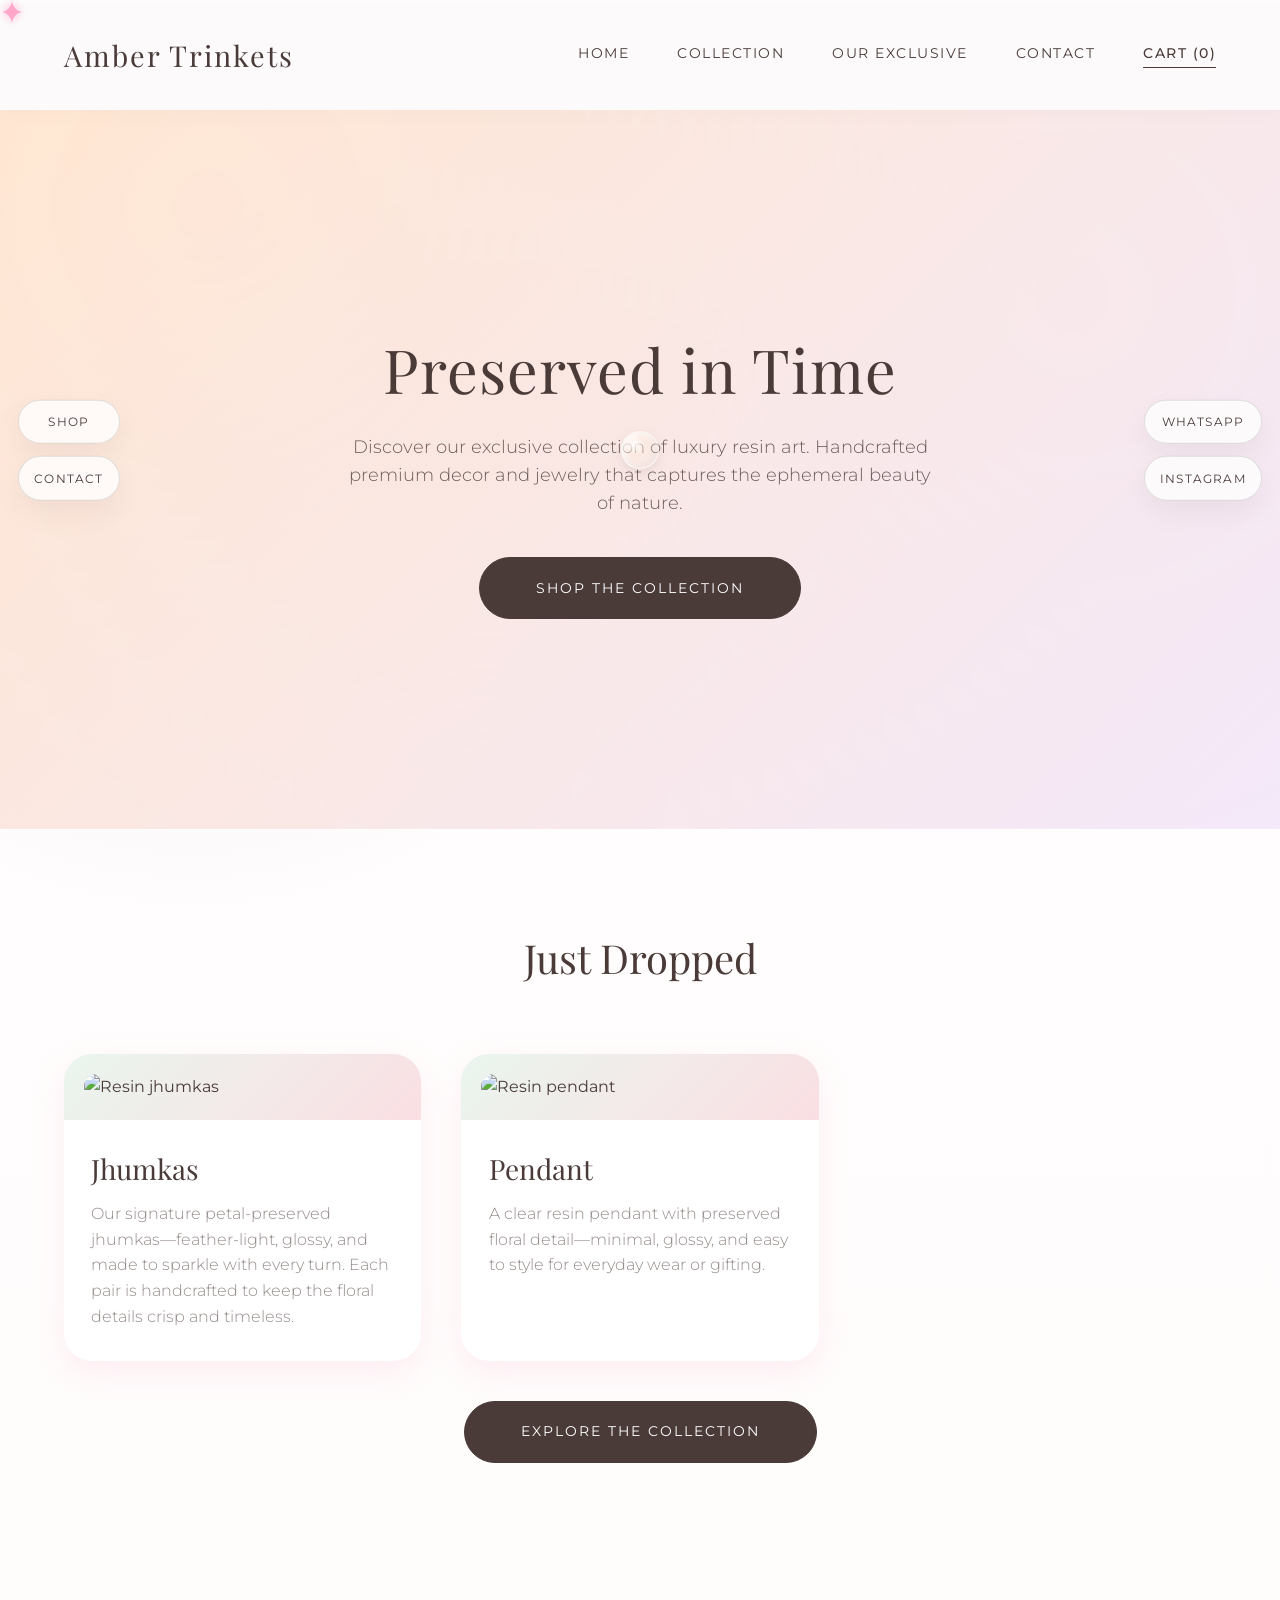
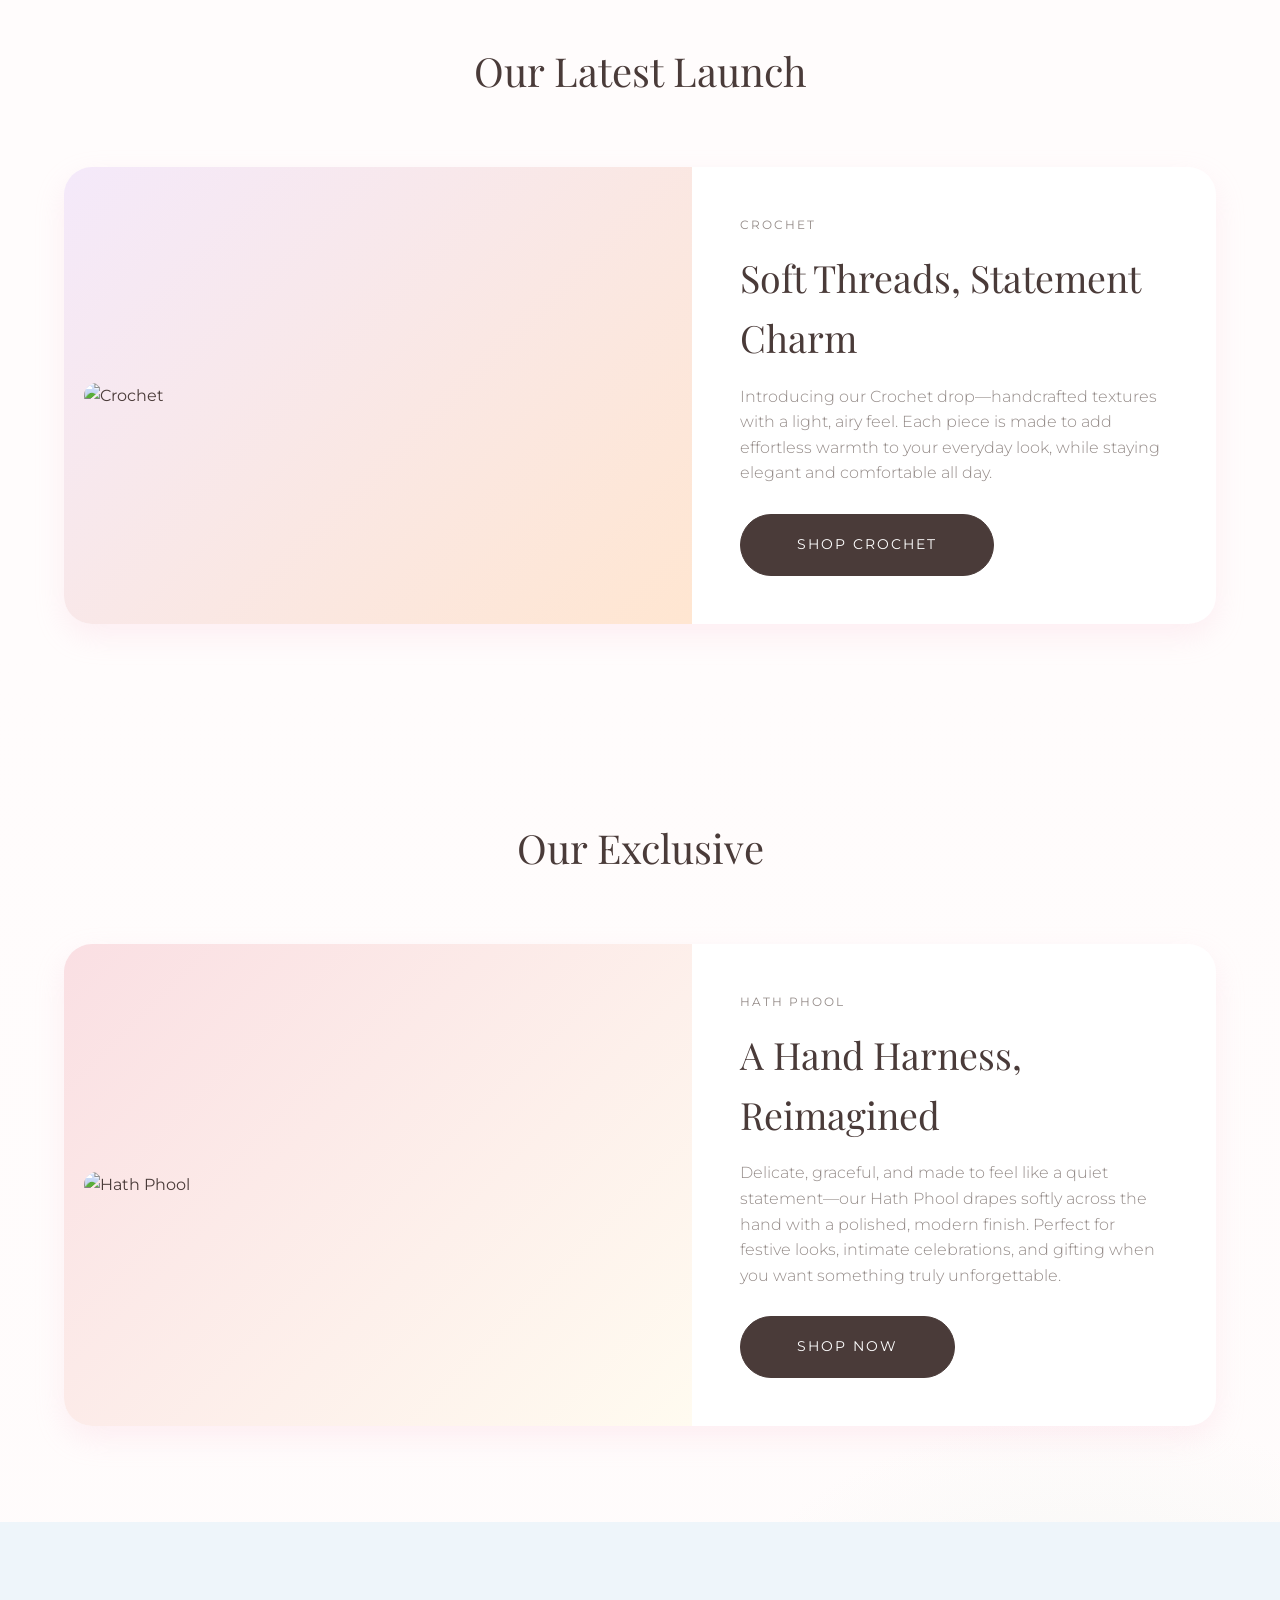
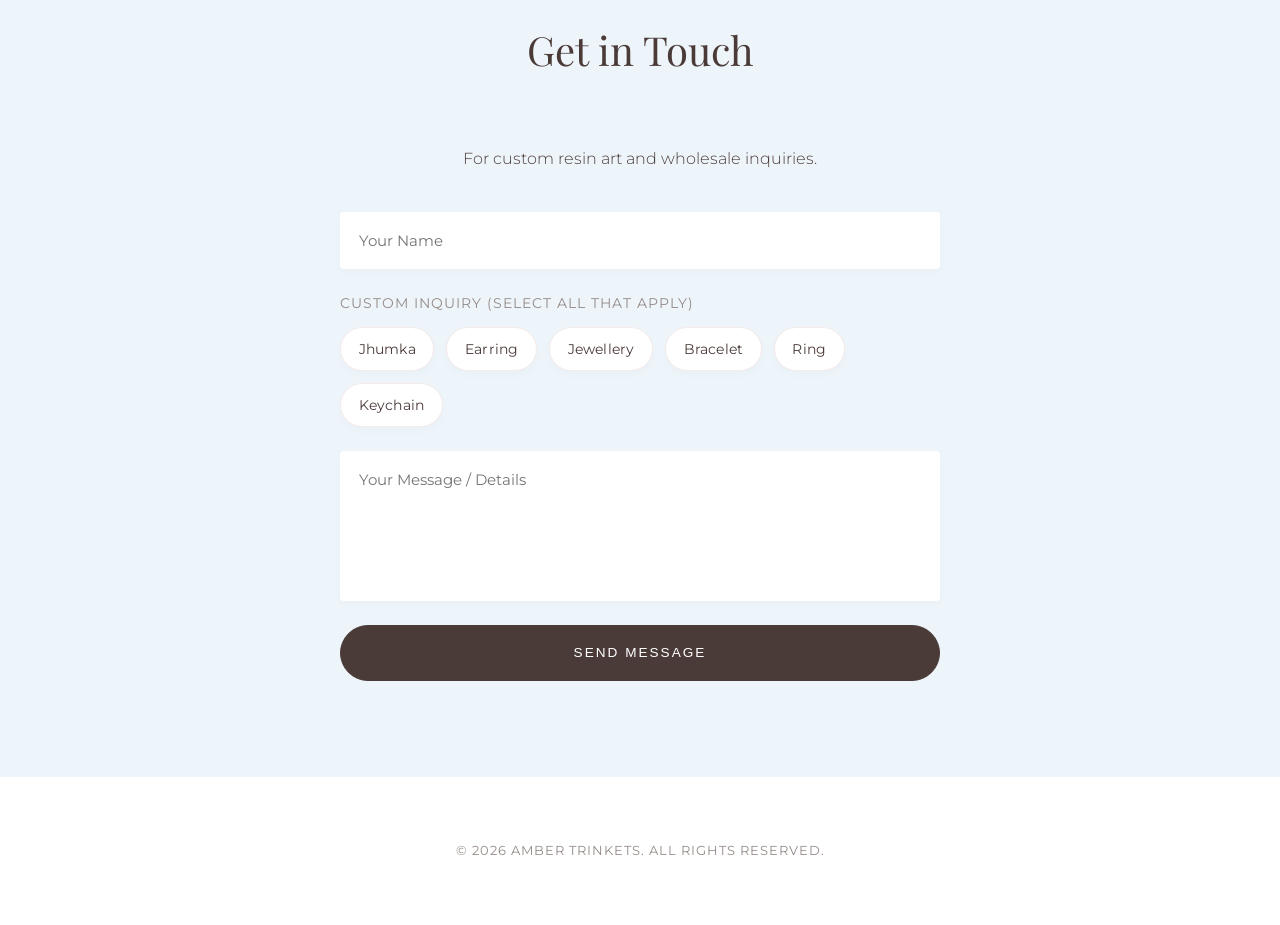
==== commit 358daab7: "Add files via upload" ====
--- a/index.html
+++ b/index.html
@@ -47,6 +47,8 @@
         <div class="nav-links">
             <a href="index.html">Home</a>
             <a href="collection.html">Collection</a>
+            <a href="index.html#our-exclusive">Our Exclusive</a>
+            <a href="index.html#contact">Contact</a>
             <a class="cart-icon js-cart-toggle">Cart (<span id="cart-count">0</span>)</a>
         </div>
         <div class="hamburger js-hamburger" aria-label="Toggle menu">
@@ -61,6 +63,8 @@
         <div class="mobile-menu">
             <a href="index.html">Home</a>
             <a href="collection.html">Collection</a>
+            <a href="index.html#our-exclusive">Our Exclusive</a>
+            <a href="index.html#contact">Contact</a>
         </div>
     </div>
 
@@ -158,7 +162,7 @@
         </div>
     </section>
 
-    <section class="latest-launch latest-launch--exclusive" aria-labelledby="exclusive-title">
+    <section class="latest-launch latest-launch--exclusive" id="our-exclusive" aria-labelledby="exclusive-title">
         <h2 class="section-title" id="exclusive-title">Our Exclusive</h2>
 
         <div class="latest-launch__wrap u-3d-stage">
--- a/style.css
+++ b/style.css
@@ -2121,18 +2121,37 @@
 .hamburger {
   display: none;
   flex-direction: column;
-  justify-content: space-between;
-  width: 28px;
-  height: 20px;
+  justify-content: center;
+  align-items: center;
+  gap: 5px;
+  width: 46px;
+  height: 46px;
+  background-color: rgba(247, 186, 203, 0.25); /* Soft pastel pink container */
+  border-radius: 50%;
   cursor: pointer;
   z-index: 1001;
+  transition: transform 0.3s ease;
+}
+.hamburger:active {
+  transform: scale(0.92);
 }
 .hamburger span {
   display: block;
-  height: 2px;
+  height: 2.5px;
   background-color: var(--text-main);
-  border-radius: 2px;
+  border-radius: 20px;
   transition: all 0.3s ease;
+  width: 22px;
+}
+.hamburger span:nth-child(1) {
+  width: 12px;
+  align-self: flex-end;
+  margin-right: 12px;
+}
+.hamburger span:nth-child(3) {
+  width: 12px;
+  align-self: flex-start;
+  margin-left: 12px;
 }
 
 .mobile-overlay {
@@ -2234,4 +2253,51 @@
   .nav-links {
     gap: 1.5rem; /* Tighter gap so cart and hamburger fit next to logo */
   }
+
+  /* Floating Cart Mobile Optimization */
+  .cart-icon {
+    position: fixed !important;
+    bottom: 2rem;
+    right: 1.5rem;
+    width: 65px;
+    height: 65px;
+    background-color: var(--text-main);
+    color: transparent !important;
+    border-radius: 50%;
+    box-shadow: 0 10px 25px rgba(247, 186, 203, 0.4);
+    z-index: 1000;
+    border: none;
+    font-size: 0;
+    line-height: 0; 
+    text-indent: -9999px; /* Push hidden text nodes out of frame */
+    display: block;
+  }
+  .cart-icon::before {
+    content: ''; 
+    position: absolute;
+    top: 50%;
+    left: 50%;
+    transform: translate(-50%, -46%); /* Centered & visually aligned */
+    width: 28px;
+    height: 28px;
+    background-image: url("data:image/svg+xml,%3Csvg xmlns='http://www.w3.org/2000/svg' fill='none' viewBox='0 0 24 24' stroke='%23ffffff' stroke-width='2'%3E%3Cpath stroke-linecap='round' stroke-linejoin='round' d='M16 11V7a4 4 0 00-8 0v4M5 9h14l1 12H4L5 9z' /%3E%3C/svg%3E");
+    background-size: cover;
+  }
+  .cart-icon span {
+    position: absolute;
+    top: 0px;
+    right: 0px;
+    background-color: var(--pastel-rose);
+    color: var(--text-main) !important;
+    font-size: 14px;
+    font-weight: bold;
+    width: 24px;
+    height: 24px;
+    border-radius: 50%;
+    display: flex;
+    justify-content: center;
+    align-items: center;
+    border: 2px solid var(--white);
+    text-indent: 0; /* Bring the badge number back */
+  }
 }
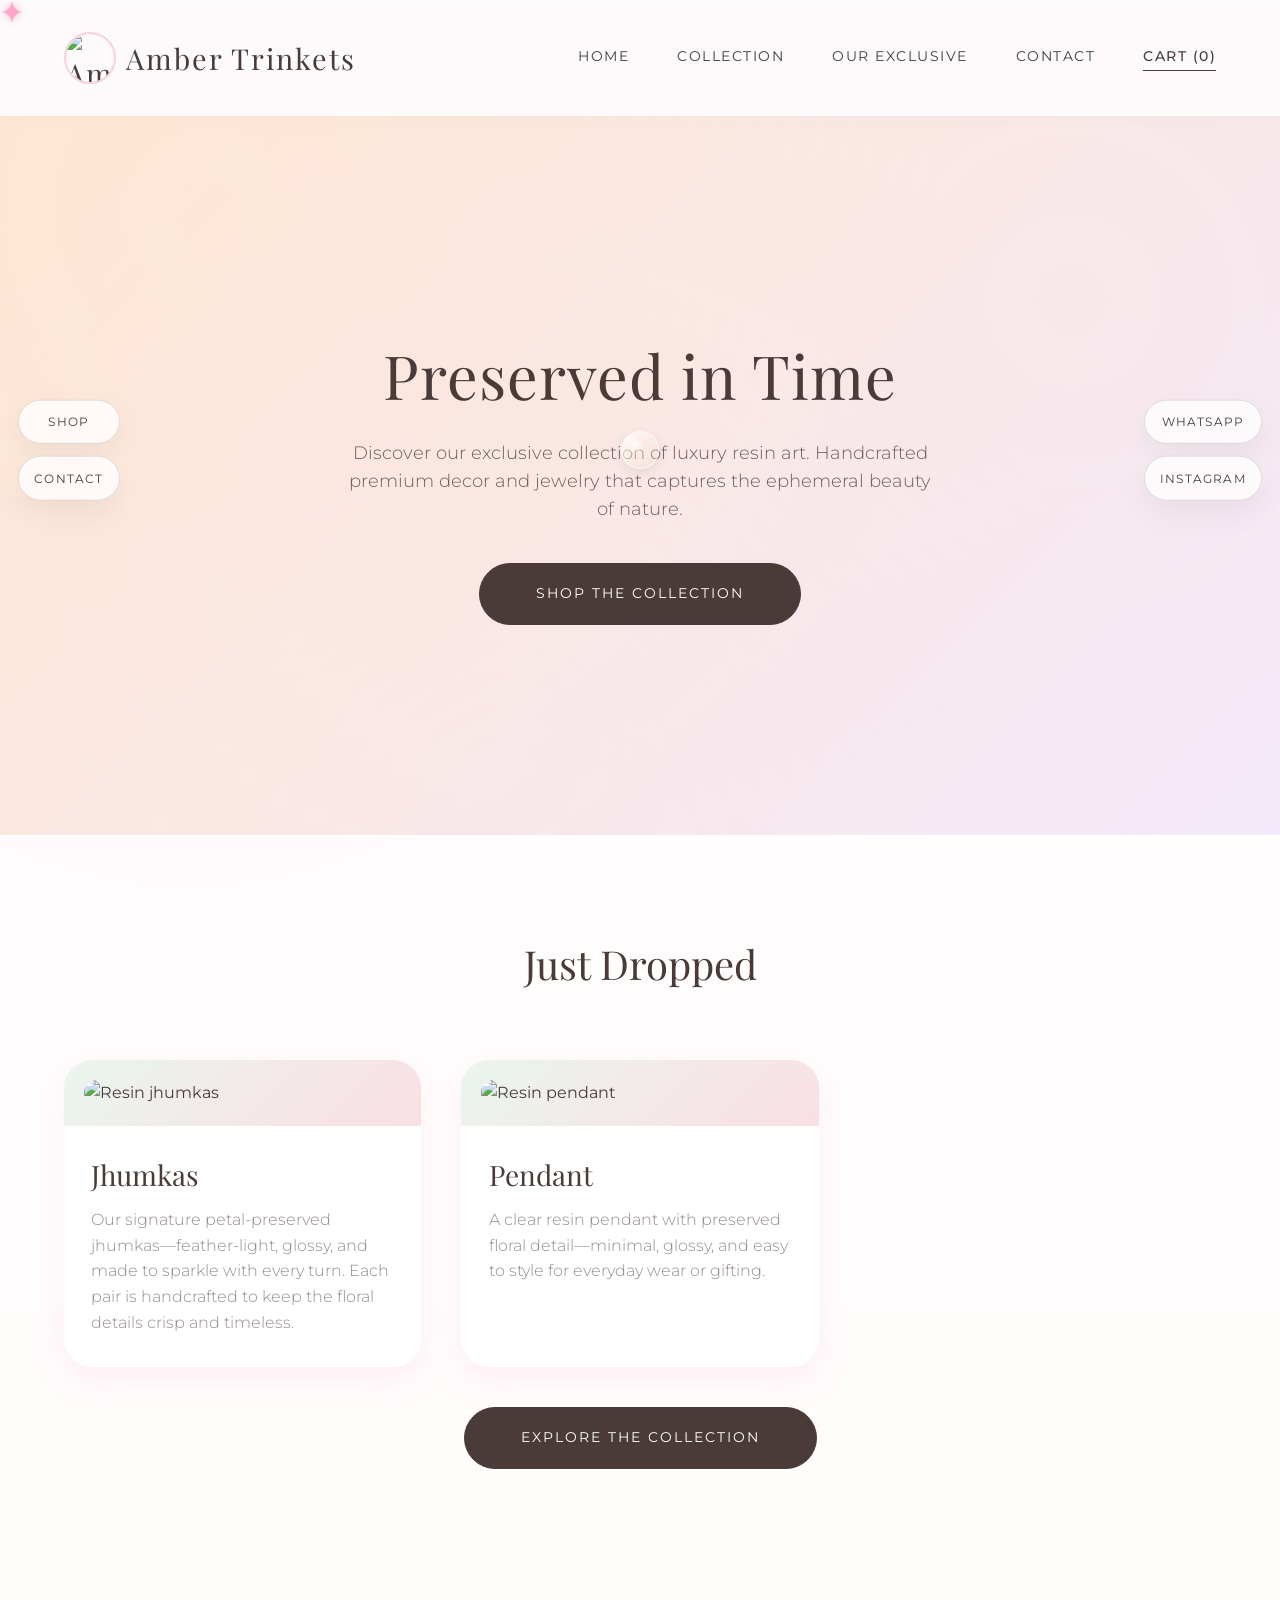
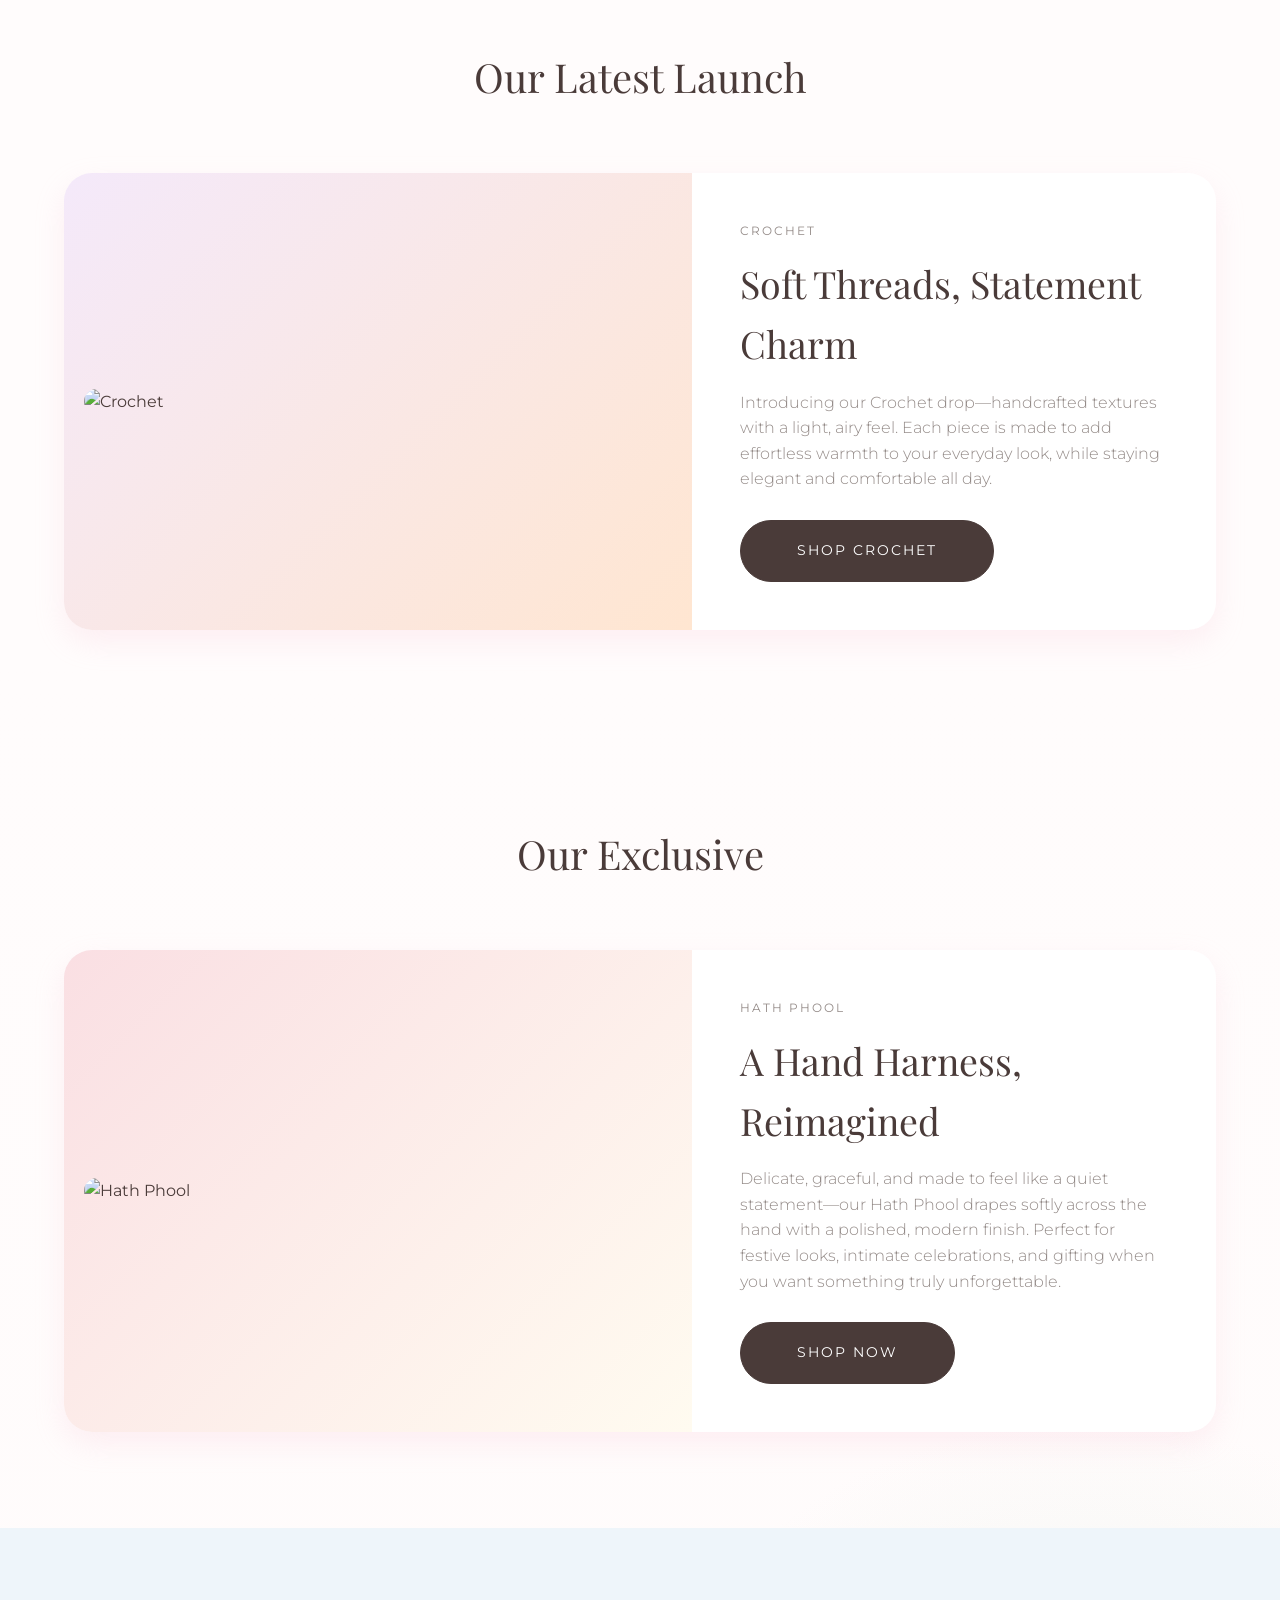
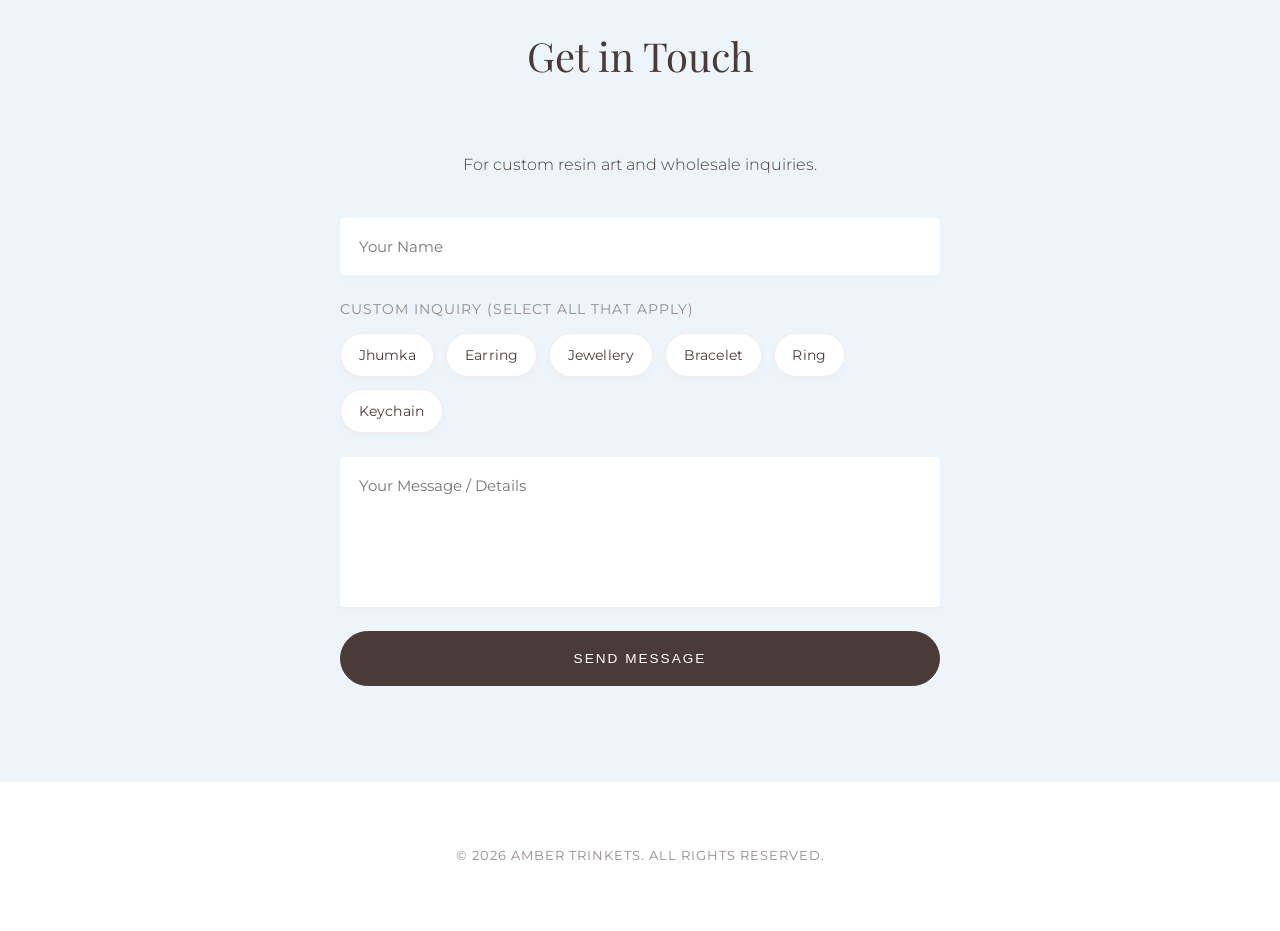
==== commit abdd19ab: "Add files via upload" ====
--- a/index.html
+++ b/index.html
@@ -43,7 +43,7 @@
     </div>
 
     <nav>
-        <a href="index.html" class="brand-logo">Amber Trinkets</a>
+        <a href="index.html" class="brand-logo"><img src="https://res.cloudinary.com/djqnqrth5/image/upload/v1775392617/Gemini_Generated_Image_m9866qm9866qm986_qaqjsb.png" alt="Amber Trinkets Logo" class="logo-img">Amber Trinkets</a>
         <div class="nav-links">
             <a href="index.html">Home</a>
             <a href="collection.html">Collection</a>
--- a/style.css
+++ b/style.css
@@ -301,6 +301,18 @@
   font-size: 1.8rem;
   letter-spacing: 2px;
   color: var(--text-main);
+  display: flex;
+  align-items: center;
+  gap: 10px;
+}
+
+.brand-logo .logo-img {
+  width: 52px;
+  height: 52px;
+  object-fit: cover;
+  border-radius: 50%;
+  border: 2px solid rgba(247, 186, 203, 0.6);
+  flex-shrink: 0;
 }
 
 .nav-links {
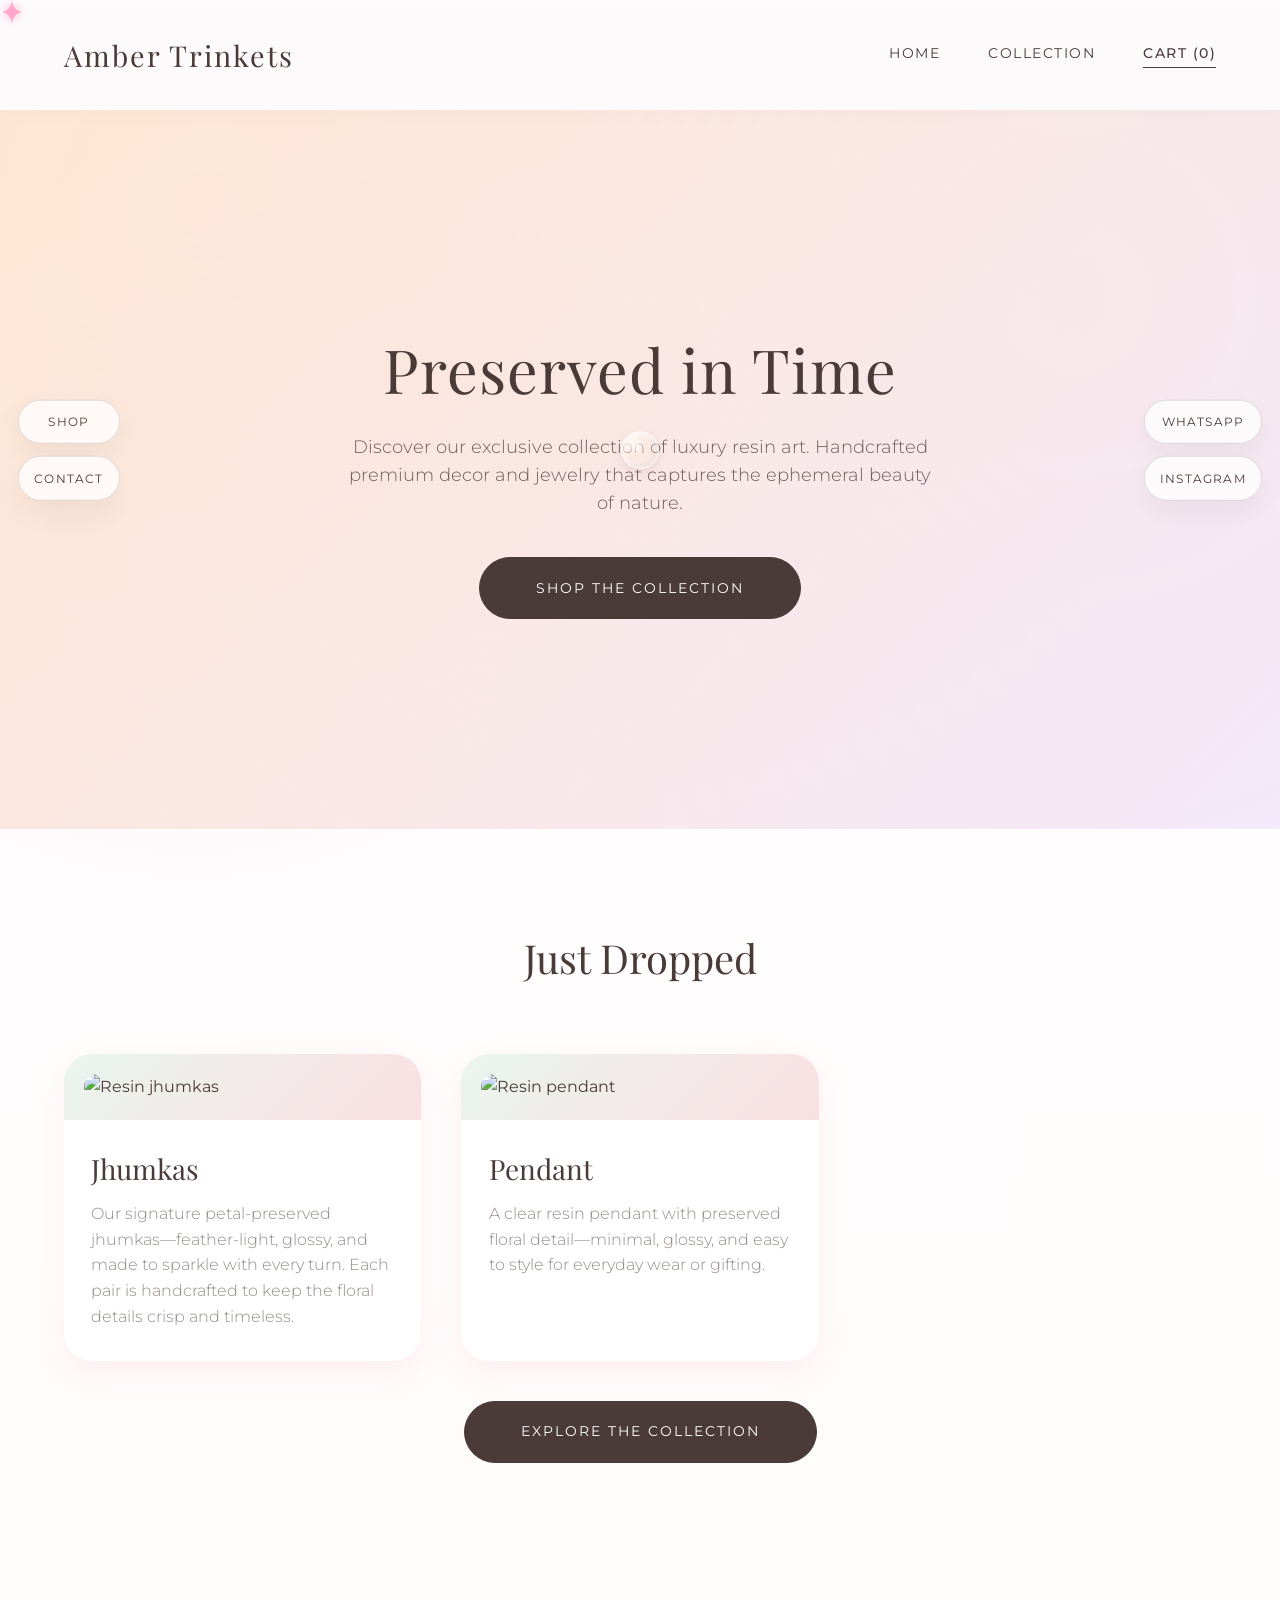
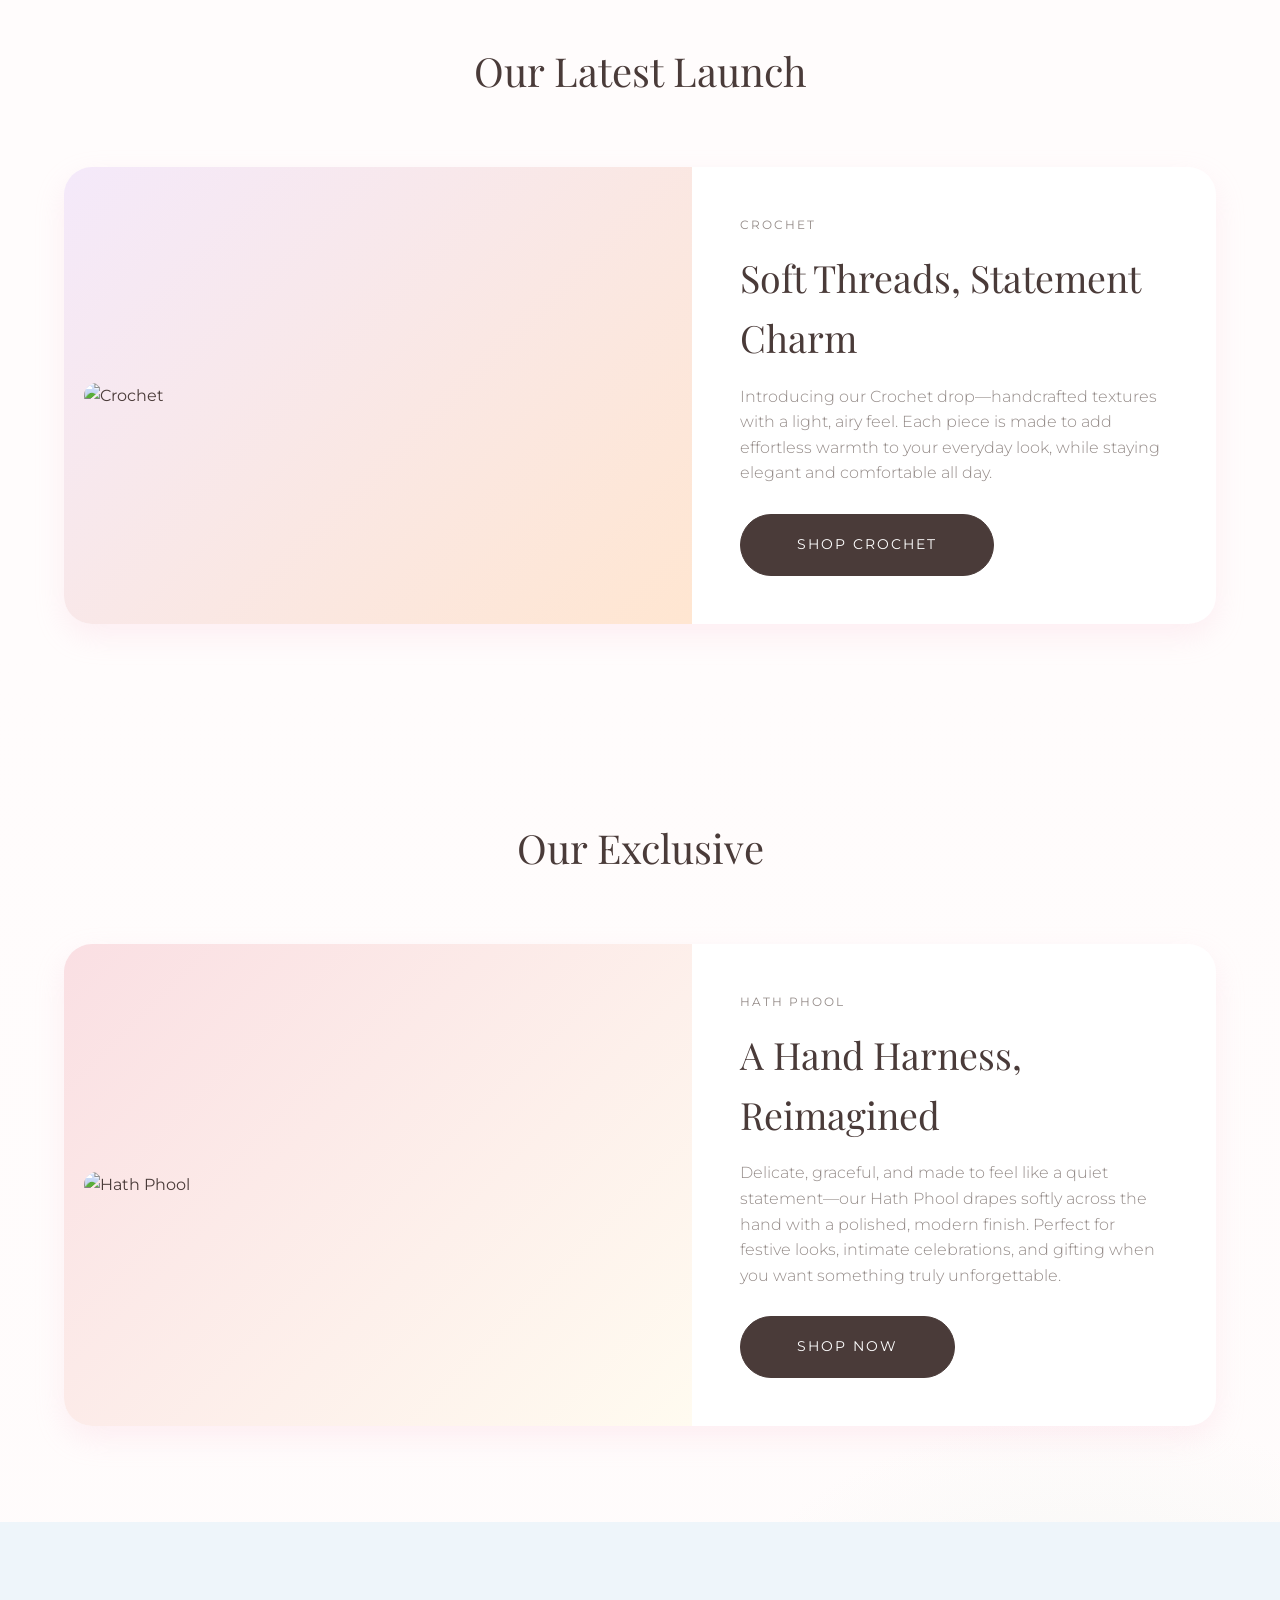
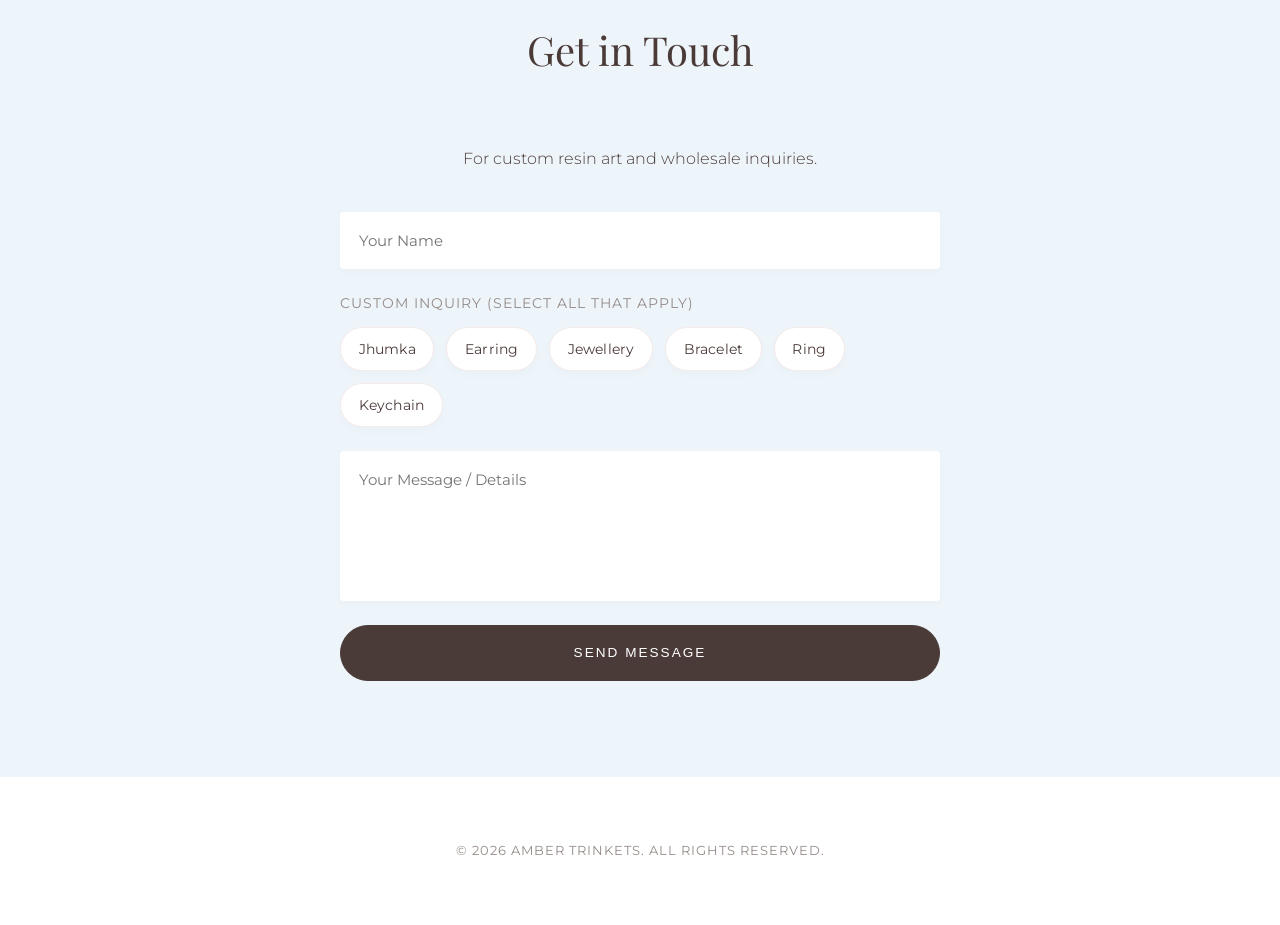
==== commit 804fc5b2: "Add files via upload" ====
--- a/index.html
+++ b/index.html
@@ -43,12 +43,10 @@
     </div>
 
     <nav>
-        <a href="index.html" class="brand-logo"><img src="https://res.cloudinary.com/djqnqrth5/image/upload/v1775392617/Gemini_Generated_Image_m9866qm9866qm986_qaqjsb.png" alt="Amber Trinkets Logo" class="logo-img">Amber Trinkets</a>
+        <a href="index.html" class="brand-logo">Amber Trinkets</a>
         <div class="nav-links">
             <a href="index.html">Home</a>
             <a href="collection.html">Collection</a>
-            <a href="index.html#our-exclusive">Our Exclusive</a>
-            <a href="index.html#contact">Contact</a>
             <a class="cart-icon js-cart-toggle">Cart (<span id="cart-count">0</span>)</a>
         </div>
         <div class="hamburger js-hamburger" aria-label="Toggle menu">
@@ -63,8 +61,6 @@
         <div class="mobile-menu">
             <a href="index.html">Home</a>
             <a href="collection.html">Collection</a>
-            <a href="index.html#our-exclusive">Our Exclusive</a>
-            <a href="index.html#contact">Contact</a>
         </div>
     </div>
 
@@ -162,7 +158,7 @@
         </div>
     </section>
 
-    <section class="latest-launch latest-launch--exclusive" id="our-exclusive" aria-labelledby="exclusive-title">
+    <section class="latest-launch latest-launch--exclusive" aria-labelledby="exclusive-title">
         <h2 class="section-title" id="exclusive-title">Our Exclusive</h2>
 
         <div class="latest-launch__wrap u-3d-stage">
--- a/style.css
+++ b/style.css
@@ -301,18 +301,6 @@
   font-size: 1.8rem;
   letter-spacing: 2px;
   color: var(--text-main);
-  display: flex;
-  align-items: center;
-  gap: 10px;
-}
-
-.brand-logo .logo-img {
-  width: 52px;
-  height: 52px;
-  object-fit: cover;
-  border-radius: 50%;
-  border: 2px solid rgba(247, 186, 203, 0.6);
-  flex-shrink: 0;
 }
 
 .nav-links {
@@ -2133,37 +2121,18 @@
 .hamburger {
   display: none;
   flex-direction: column;
-  justify-content: center;
-  align-items: center;
-  gap: 5px;
-  width: 46px;
-  height: 46px;
-  background-color: rgba(247, 186, 203, 0.25); /* Soft pastel pink container */
-  border-radius: 50%;
+  justify-content: space-between;
+  width: 28px;
+  height: 20px;
   cursor: pointer;
   z-index: 1001;
-  transition: transform 0.3s ease;
-}
-.hamburger:active {
-  transform: scale(0.92);
 }
 .hamburger span {
   display: block;
-  height: 2.5px;
+  height: 2px;
   background-color: var(--text-main);
-  border-radius: 20px;
+  border-radius: 2px;
   transition: all 0.3s ease;
-  width: 22px;
-}
-.hamburger span:nth-child(1) {
-  width: 12px;
-  align-self: flex-end;
-  margin-right: 12px;
-}
-.hamburger span:nth-child(3) {
-  width: 12px;
-  align-self: flex-start;
-  margin-left: 12px;
 }
 
 .mobile-overlay {
@@ -2265,51 +2234,4 @@
   .nav-links {
     gap: 1.5rem; /* Tighter gap so cart and hamburger fit next to logo */
   }
-
-  /* Floating Cart Mobile Optimization */
-  .cart-icon {
-    position: fixed !important;
-    bottom: 2rem;
-    right: 1.5rem;
-    width: 65px;
-    height: 65px;
-    background-color: var(--text-main);
-    color: transparent !important;
-    border-radius: 50%;
-    box-shadow: 0 10px 25px rgba(247, 186, 203, 0.4);
-    z-index: 1000;
-    border: none;
-    font-size: 0;
-    line-height: 0; 
-    text-indent: -9999px; /* Push hidden text nodes out of frame */
-    display: block;
-  }
-  .cart-icon::before {
-    content: ''; 
-    position: absolute;
-    top: 50%;
-    left: 50%;
-    transform: translate(-50%, -46%); /* Centered & visually aligned */
-    width: 28px;
-    height: 28px;
-    background-image: url("data:image/svg+xml,%3Csvg xmlns='http://www.w3.org/2000/svg' fill='none' viewBox='0 0 24 24' stroke='%23ffffff' stroke-width='2'%3E%3Cpath stroke-linecap='round' stroke-linejoin='round' d='M16 11V7a4 4 0 00-8 0v4M5 9h14l1 12H4L5 9z' /%3E%3C/svg%3E");
-    background-size: cover;
-  }
-  .cart-icon span {
-    position: absolute;
-    top: 0px;
-    right: 0px;
-    background-color: var(--pastel-rose);
-    color: var(--text-main) !important;
-    font-size: 14px;
-    font-weight: bold;
-    width: 24px;
-    height: 24px;
-    border-radius: 50%;
-    display: flex;
-    justify-content: center;
-    align-items: center;
-    border: 2px solid var(--white);
-    text-indent: 0; /* Bring the badge number back */
-  }
 }
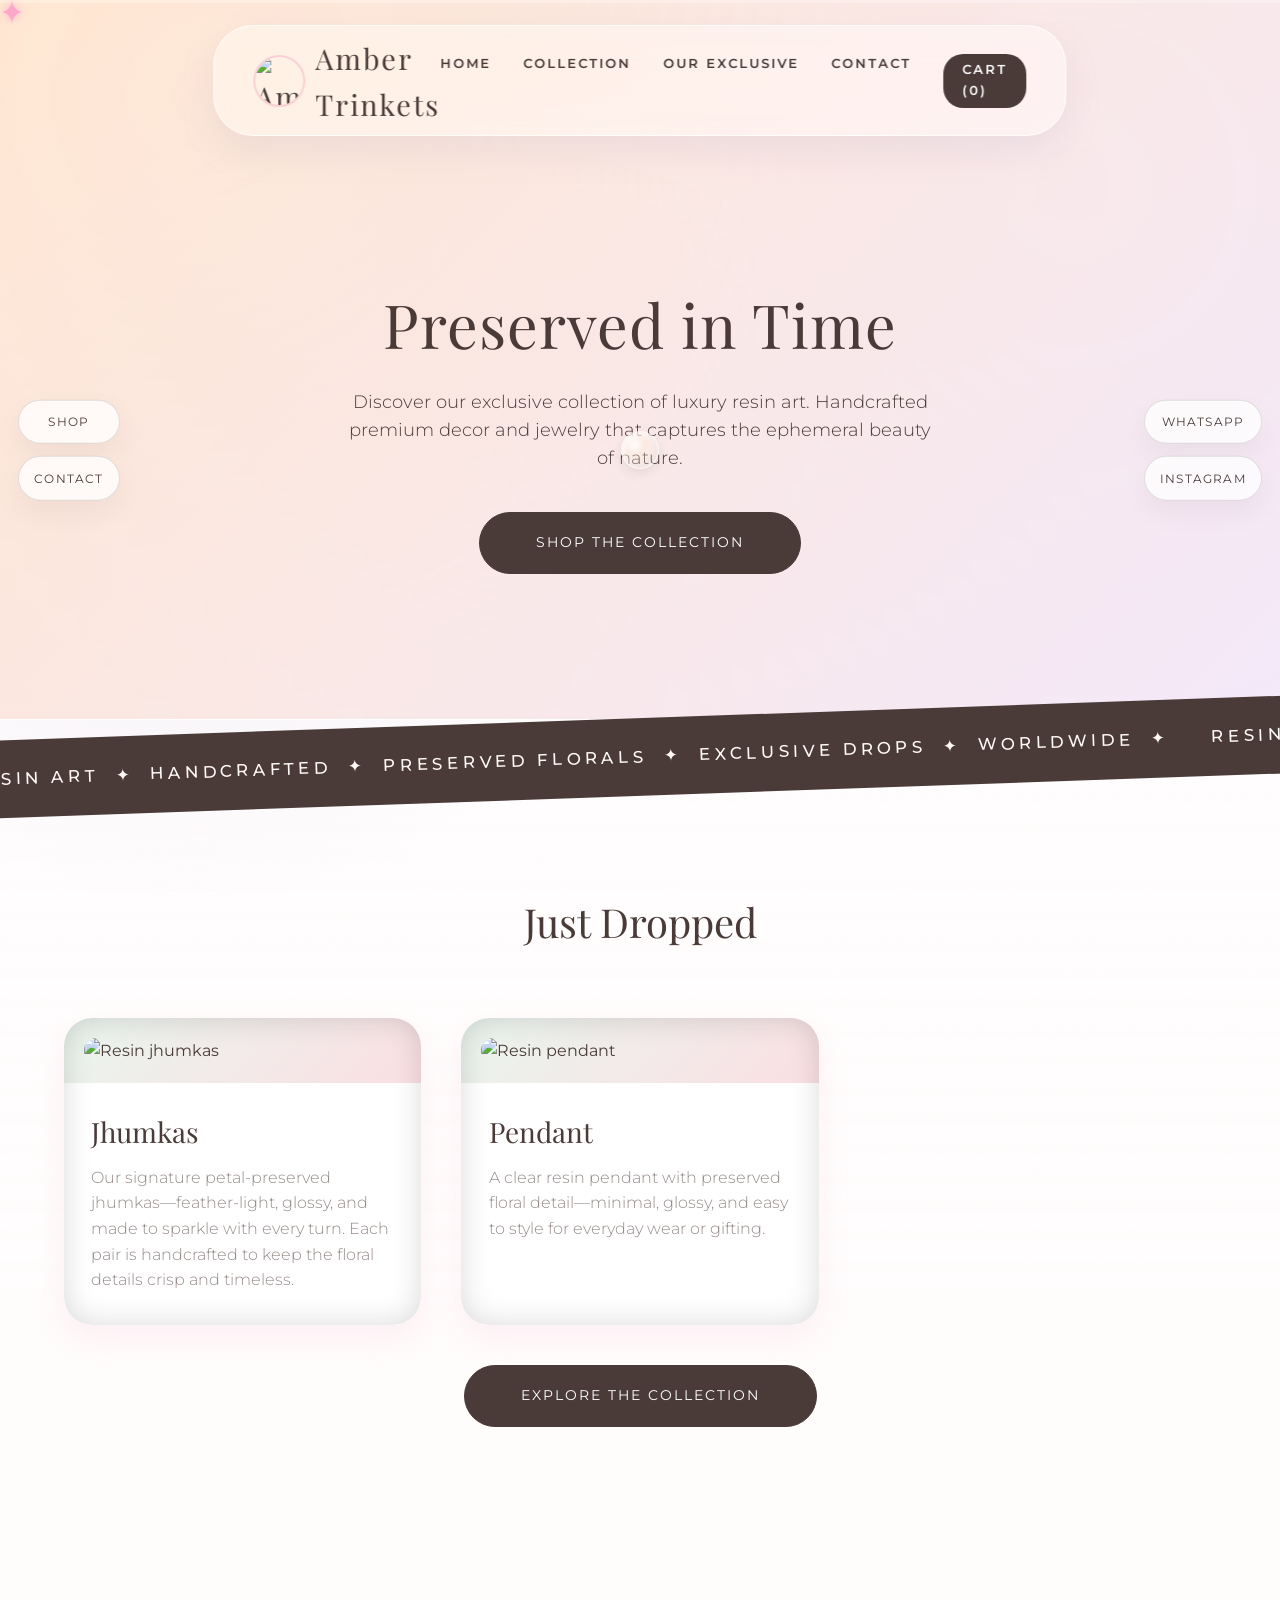
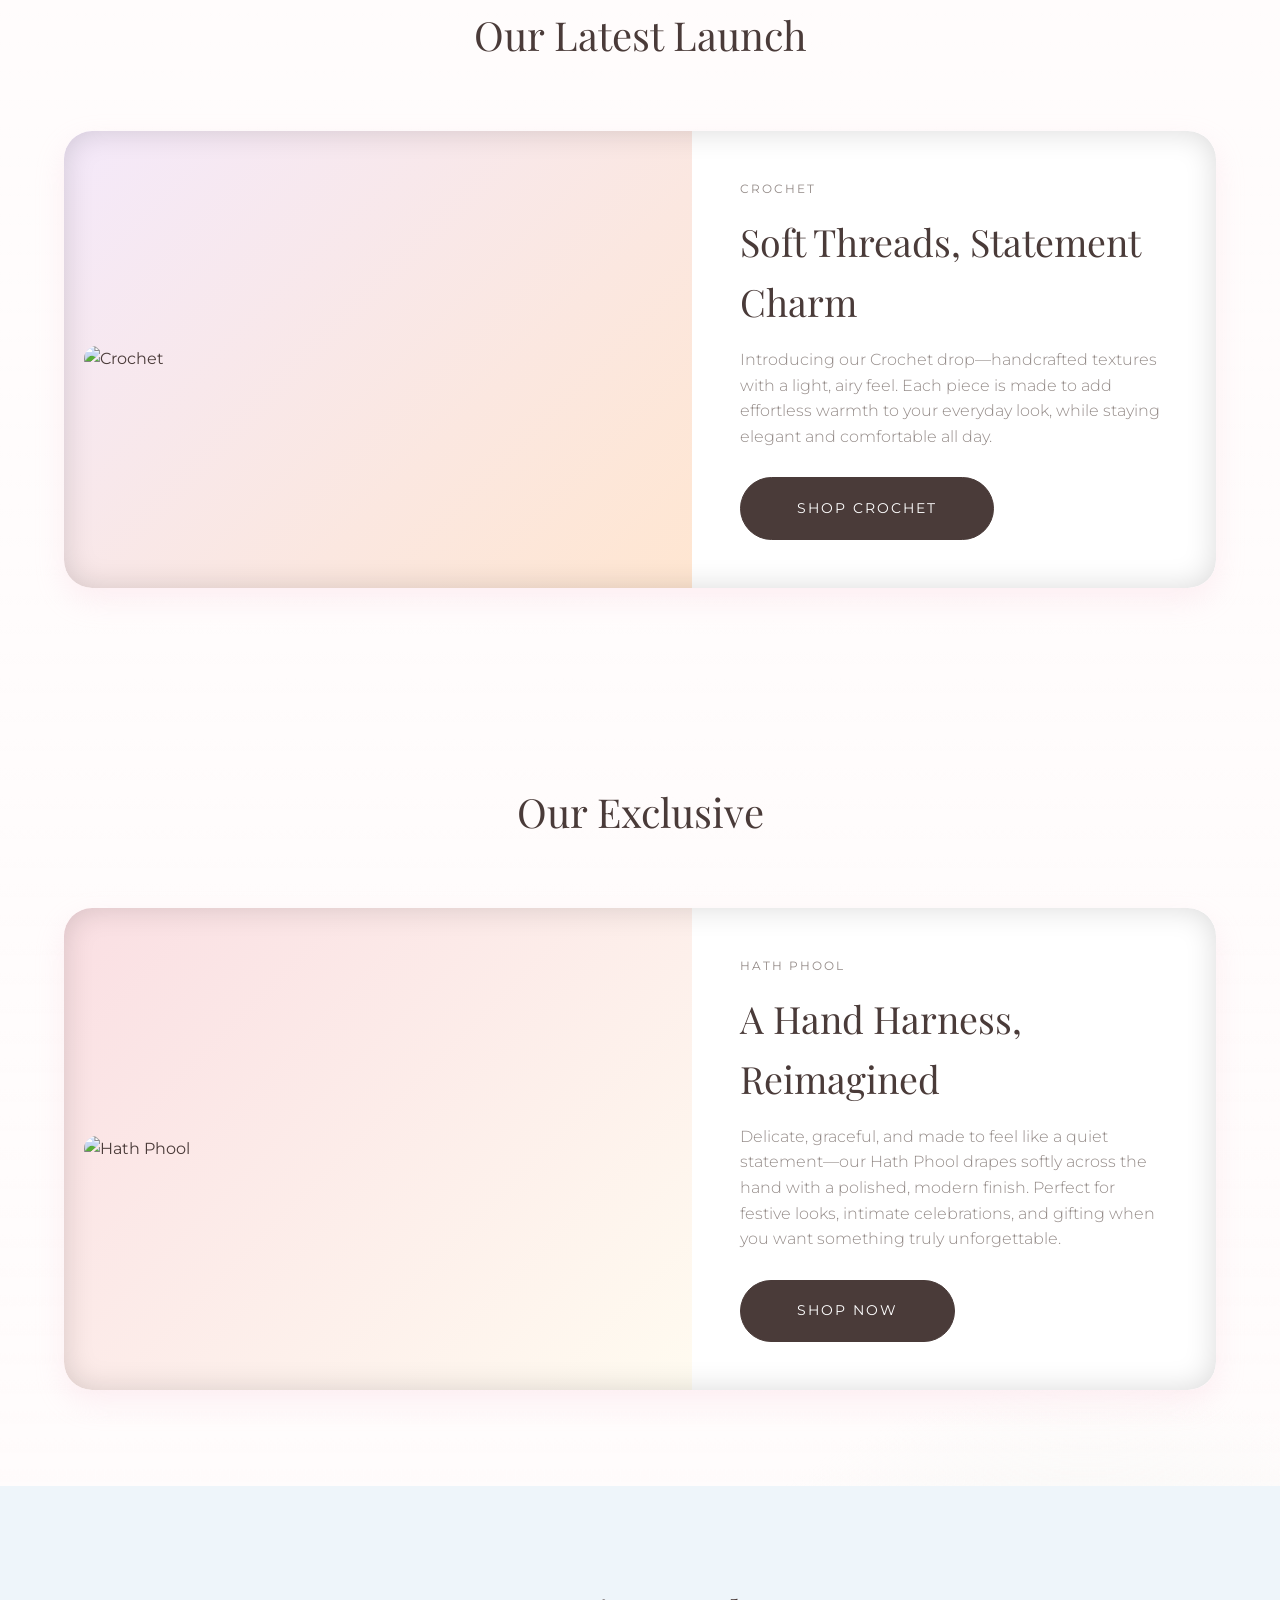
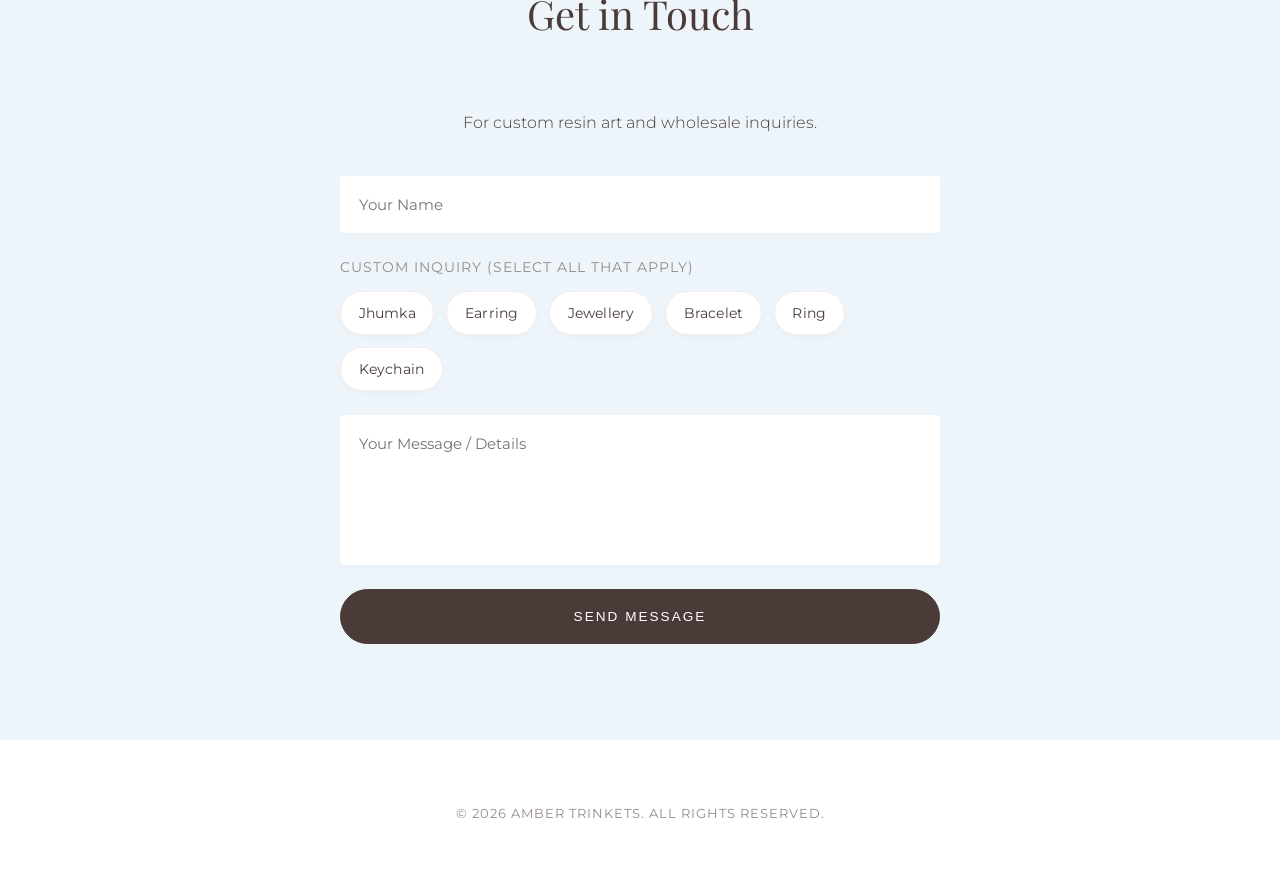
==== commit cd41608e: "Add files via upload" ====
--- a/index.html
+++ b/index.html
@@ -38,18 +38,39 @@
 
 <body class="perf-lite">
 
+    <!-- Global Liquid Resin Filter -->
+    <svg width="0" height="0" class="liquid-resin-svg" style="position:absolute;z-index:-1;pointer-events:none;">
+        <filter id="liquid-resin">
+            <feTurbulence id="resin-turbulence" type="fractalNoise" baseFrequency="0.01 0.01" numOctaves="3" result="NOISE"></feTurbulence>
+            <feDisplacementMap in="SourceGraphic" in2="NOISE" scale="0" xChannelSelector="R" yChannelSelector="G" id="resin-displacement"></feDisplacementMap>
+        </filter>
+        <filter id="liquid-ambient">
+            <feTurbulence id="ambient-turbulence" type="fractalNoise" baseFrequency="0.005 0.008" numOctaves="2" result="NOISE"></feTurbulence>
+            <feDisplacementMap in="SourceGraphic" in2="NOISE" scale="80" xChannelSelector="R" yChannelSelector="G"></feDisplacementMap>
+        </filter>
+    </svg>
+
+    <!-- Premium Preloader -->
+    <div id="awwwards-preloader">
+        <div class="preloader-content">
+            <span class="preloader-text">Amber Trinkets</span>
+        </div>
+    </div>
+
     <div class="scroll-progress" aria-hidden="true">
         <div class="scroll-progress__bar" id="scroll-progress-bar"></div>
     </div>
 
     <nav>
-        <a href="index.html" class="brand-logo">Amber Trinkets</a>
+        <a href="index.html" class="brand-logo"><img src="https://res.cloudinary.com/djqnqrth5/image/upload/v1775392617/Gemini_Generated_Image_m9866qm9866qm986_qaqjsb.png" alt="Amber Trinkets Logo" class="logo-img">Amber Trinkets</a>
         <div class="nav-links">
             <a href="index.html">Home</a>
             <a href="collection.html">Collection</a>
-            <a class="cart-icon js-cart-toggle">Cart (<span id="cart-count">0</span>)</a>
-        </div>
-        <div class="hamburger js-hamburger" aria-label="Toggle menu">
+            <a href="index.html#our-exclusive">Our Exclusive</a>
+            <a href="index.html#contact">Contact</a>
+            <a href="#" class="cart-icon js-cart-toggle" role="button">Cart (<span id="cart-count">0</span>)</a>
+        </div>
+        <div class="hamburger js-hamburger" aria-label="Toggle menu" role="button" tabindex="0">
             <span></span>
             <span></span>
             <span></span>
@@ -61,6 +82,8 @@
         <div class="mobile-menu">
             <a href="index.html">Home</a>
             <a href="collection.html">Collection</a>
+            <a href="index.html#our-exclusive">Our Exclusive</a>
+            <a href="index.html#contact">Contact</a>
         </div>
     </div>
 
@@ -90,12 +113,20 @@
         </div>
 
         <div class="hero__content">
-            <h1>Preserved in Time</h1>
-            <p>Discover our exclusive collection of luxury resin art. Handcrafted premium decor and jewelry that
+            <h1 class="stagger-up">Preserved in Time</h1>
+            <p class="stagger-up" style="--delay: 0.1s;">Discover our exclusive collection of luxury resin art. Handcrafted premium decor and jewelry that
                 captures the ephemeral beauty of nature.</p>
-            <a href="collection.html" class="btn btn-inline">Shop the Collection</a>
+            <a href="collection.html" class="btn btn-inline stagger-up magnetic-btn" style="--delay: 0.2s;">Shop the Collection</a>
         </div>
     </header>
+
+    <!-- Infinite Editorial Marquee -->
+    <div class="editorial-marquee">
+        <div class="marquee-track">
+            <span>RESIN ART &nbsp;✦&nbsp; HANDCRAFTED &nbsp;✦&nbsp; PRESERVED FLORALS &nbsp;✦&nbsp; EXCLUSIVE DROPS &nbsp;✦&nbsp; WORLDWIDE &nbsp;✦&nbsp;</span>
+            <span>RESIN ART &nbsp;✦&nbsp; HANDCRAFTED &nbsp;✦&nbsp; PRESERVED FLORALS &nbsp;✦&nbsp; EXCLUSIVE DROPS &nbsp;✦&nbsp; WORLDWIDE &nbsp;✦&nbsp;</span>
+        </div>
+    </div>
 
     <section class="new-collection" aria-labelledby="new-collection-title">
         <h2 class="section-title" id="new-collection-title">Just Dropped</h2>
@@ -158,7 +189,7 @@
         </div>
     </section>
 
-    <section class="latest-launch latest-launch--exclusive" aria-labelledby="exclusive-title">
+    <section class="latest-launch latest-launch--exclusive" id="our-exclusive" aria-labelledby="exclusive-title">
         <h2 class="section-title" id="exclusive-title">Our Exclusive</h2>
 
         <div class="latest-launch__wrap u-3d-stage">
--- a/style.css
+++ b/style.css
@@ -301,6 +301,18 @@
   font-size: 1.8rem;
   letter-spacing: 2px;
   color: var(--text-main);
+  display: flex;
+  align-items: center;
+  gap: 10px;
+}
+
+.brand-logo .logo-img {
+  width: 52px;
+  height: 52px;
+  object-fit: cover;
+  border-radius: 50%;
+  border: 2px solid rgba(247, 186, 203, 0.6);
+  flex-shrink: 0;
 }
 
 .nav-links {
@@ -2121,18 +2133,37 @@
 .hamburger {
   display: none;
   flex-direction: column;
-  justify-content: space-between;
-  width: 28px;
-  height: 20px;
+  justify-content: center;
+  align-items: center;
+  gap: 5px;
+  width: 46px;
+  height: 46px;
+  background-color: rgba(247, 186, 203, 0.25); /* Soft pastel pink container */
+  border-radius: 50%;
   cursor: pointer;
   z-index: 1001;
+  transition: transform 0.3s ease;
+}
+.hamburger:active {
+  transform: scale(0.92);
 }
 .hamburger span {
   display: block;
-  height: 2px;
+  height: 2.5px;
   background-color: var(--text-main);
-  border-radius: 2px;
+  border-radius: 20px;
   transition: all 0.3s ease;
+  width: 22px;
+}
+.hamburger span:nth-child(1) {
+  width: 12px;
+  align-self: flex-end;
+  margin-right: 12px;
+}
+.hamburger span:nth-child(3) {
+  width: 12px;
+  align-self: flex-start;
+  margin-left: 12px;
 }
 
 .mobile-overlay {
@@ -2234,4 +2265,124 @@
   .nav-links {
     gap: 1.5rem; /* Tighter gap so cart and hamburger fit next to logo */
   }
-}+
+  /* Floating Cart Mobile Optimization */
+  .cart-icon {
+    position: fixed !important;
+    bottom: 2rem;
+    right: 1.5rem;
+    width: 65px;
+    height: 65px;
+    background-color: var(--text-main);
+    color: transparent !important;
+    border-radius: 50%;
+    box-shadow: 0 10px 25px rgba(247, 186, 203, 0.4);
+    z-index: 1000;
+    border: none;
+    font-size: 0;
+    line-height: 0; 
+    text-indent: -9999px; /* Push hidden text nodes out of frame */
+    display: block;
+  }
+  .cart-icon::before {
+    content: ''; 
+    position: absolute;
+    top: 50%;
+    left: 50%;
+    transform: translate(-50%, -46%); /* Centered & visually aligned */
+    width: 28px;
+    height: 28px;
+    background-image: url("data:image/svg+xml,%3Csvg xmlns='http://www.w3.org/2000/svg' fill='none' viewBox='0 0 24 24' stroke='%23ffffff' stroke-width='2'%3E%3Cpath stroke-linecap='round' stroke-linejoin='round' d='M16 11V7a4 4 0 00-8 0v4M5 9h14l1 12H4L5 9z' /%3E%3C/svg%3E");
+    background-size: cover;
+  }
+  .cart-icon span {
+    position: absolute;
+    top: 0px;
+    right: 0px;
+    background-color: var(--pastel-rose);
+    color: var(--text-main) !important;
+    font-size: 14px;
+    font-weight: bold;
+    width: 24px;
+    height: 24px;
+    border-radius: 50%;
+    display: flex;
+    justify-content: center;
+    align-items: center;
+    border: 2px solid var(--white);
+    text-indent: 0; /* Bring the badge number back */
+  }
+}
+
+/* === AWWWARDS LEVEL STYLES === */
+#awwwards-preloader { position: fixed; z-index: 10000; inset: 0; background: var(--bg-main); display: flex; align-items: center; justify-content: center; transition: clip-path 1.2s cubic-bezier(0.77, 0, 0.175, 1); clip-path: polygon(0 0, 100% 0, 100% 100%, 0 100%); }
+body.is-loaded #awwwards-preloader { clip-path: polygon(0 0, 100% 0, 100% 0, 0 0); pointer-events: none; }
+.preloader-text { display: block; font-family: 'Playfair Display', serif; font-size: 3.5rem; letter-spacing: 2px; color: var(--text-main); transform: translateY(100%); opacity: 0; transition: transform 0.8s cubic-bezier(0.25, 1, 0.5, 1) 0.2s, opacity 0.8s ease 0.2s; }
+body.is-ready .preloader-text { transform: translateY(0); opacity: 1; }
+.editorial-marquee { width: 100vw; margin-left: calc(-50vw + 50%); background: var(--text-main); color: var(--pastel-lemon); padding: 1.5rem 0; overflow: hidden; display: flex; white-space: nowrap; font-family: 'Montserrat', sans-serif; font-weight: 500; letter-spacing: 4px; transform: rotate(-2deg) scale(1.05); margin-bottom: 4rem; z-index: 10; position: relative; }
+.marquee-track { display: flex; animation: marqueeScroll 25s linear infinite; }
+.marquee-track span { padding-right: 2rem; }
+@keyframes marqueeScroll { 0% { transform: translateX(0); } 100% { transform: translateX(-50%); } }
+.stagger-up { opacity: 0; transform: translateY(40px); transition: opacity 1s ease, transform 1s ease; transition-delay: var(--delay, 0s); }
+body.is-loaded .stagger-up { opacity: 1; transform: translateY(0); }
+.custom-cursor-follower.is-viewing { width: 80px; height: 80px; background: rgba(255, 255, 255, 0.95); mix-blend-mode: normal; display: flex; align-items: center; justify-content: center; border:none; }
+.custom-cursor.is-viewing::after { opacity: 0; transform: scale(0); }
+.custom-cursor-follower.is-viewing::after { content: 'VIEW'; font-family: 'Montserrat', sans-serif; font-size: 0.7rem; font-weight: 600; letter-spacing: 2px; color: var(--text-main); position: absolute; }
+/* === FLOATING LIQUID GLASS NAV === */
+nav { position: fixed !important; top: 25px !important; left: 50% !important; transform: translateX(-50%) !important; width: auto !important; min-width: 60vw; background: rgba(255, 255, 255, 0.45) !important; backdrop-filter: blur(20px) saturate(160%) !important; -webkit-backdrop-filter: blur(20px) saturate(160%) !important; border-radius: 40px !important; box-shadow: 0 15px 35px rgba(163, 145, 178, 0.15), inset 0 0 0 1px rgba(255,255,255,0.7) !important; border: none !important; transition: all 0.6s cubic-bezier(0.25, 1, 0.5, 1) !important; z-index: 9998 !important; padding: 0.6rem 2.5rem !important; }
+body.is-scrolled nav { top: 10px !important; min-width: 45vw; background: rgba(255, 255, 255, 0.75) !important; box-shadow: 0 10px 25px rgba(163, 145, 178, 0.1), inset 0 0 0 1px rgba(255,255,255,0.9) !important; }
+.nav-links { gap: 2rem !important; } .nav-links a { font-size: 0.8rem; letter-spacing: 2px; font-weight: 600; }
+.cart-icon { border-bottom: none !important; padding: 0.4rem 1.2rem !important; background: var(--text-main); color: var(--white) !important; border-radius: 20px; transition: all 0.3s ease; } .cart-icon:hover { background: var(--pastel-rose) !important; color: var(--text-main) !important; }
+.hero__bg { filter: url(#liquid-ambient); } .u-3d-card img { transition: transform 0.6s cubic-bezier(0.25, 1, 0.5, 1), filter 0.6s ease !important; } .u-3d-card.is-tilting img { filter: url(#liquid-resin); transform: scale(1.05); }
+.u-3d-card::before { content: ""; position: absolute; inset: 0; border-radius: inherit; box-shadow: inset 0 0 30px rgba(0,0,0,0.15); pointer-events: none; z-index: 2; }
+
+/* Ensure SVG Filters never overlap visually */
+svg.liquid-resin-svg {
+  position: absolute !important;
+  top: -9999px !important;
+  left: -9999px !important;
+  width: 0 !important;
+  height: 0 !important;
+  pointer-events: none !important;
+  z-index: -9999 !important;
+  visibility: hidden !important;
+  opacity: 0 !important;
+}
+
+/* Fix liquid overlapping */
+body.is-loaded #awwwards-preloader,
+body.is-ready #awwwards-preloader.is-removing {
+    display: none !important;
+}
+
+/* Remove liquid ambient to prevent full page overflow on some browsers */
+.hero__bg {
+    filter: none !important;
+}
+
+@media (max-width: 900px) {
+  nav {
+    width: 90vw !important;
+    min-width: auto !important;
+    border-radius: 20px !important;
+    padding: 0.6rem 1.5rem !important;
+  }
+}
+
+/* Fix the shift-up caused by fixed nav */
+body {
+    padding-top: 90px;
+}
+
+/* Fix the shift-up caused by fixed nav, properly keeping background colors */
+body {
+    padding-top: 0 !important;
+}
+
+.page-header {
+    padding-top: 130px !important;
+}
+
+.hero {
+    padding-top: 130px !important;
+}
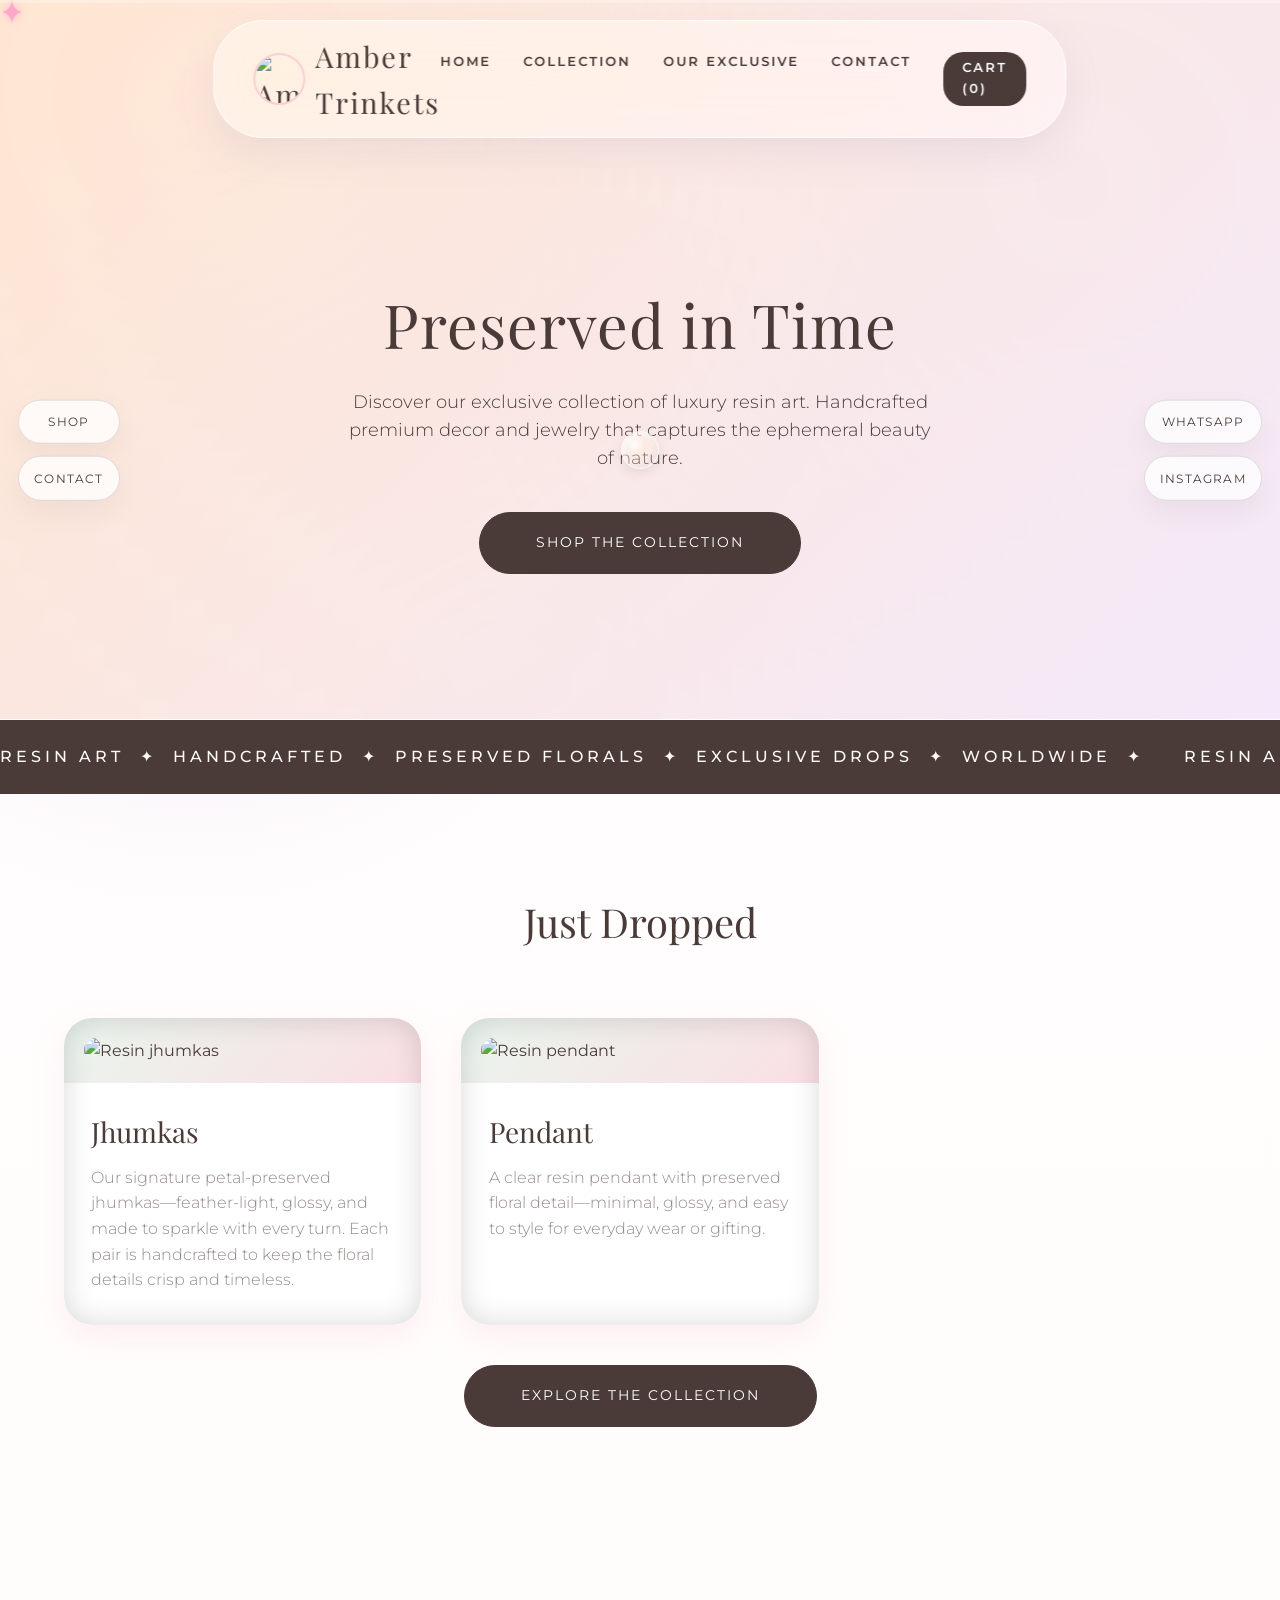
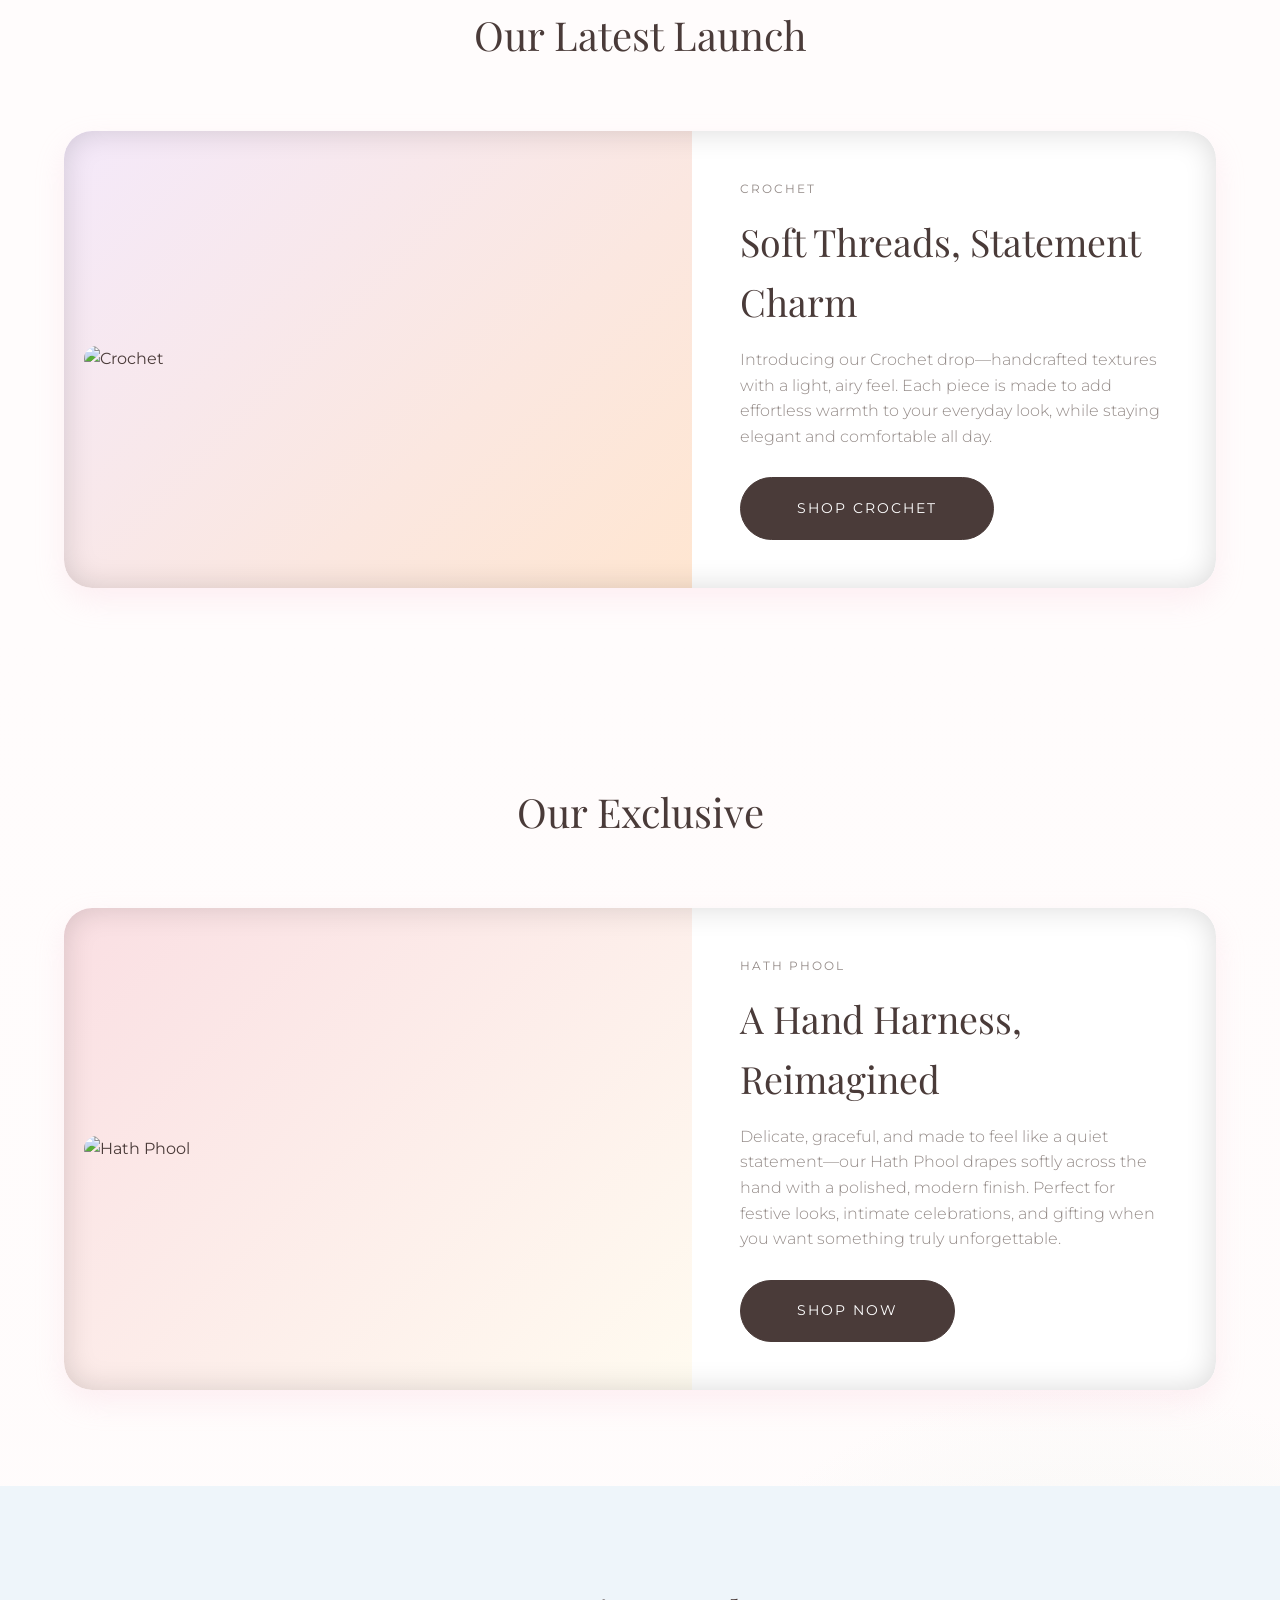
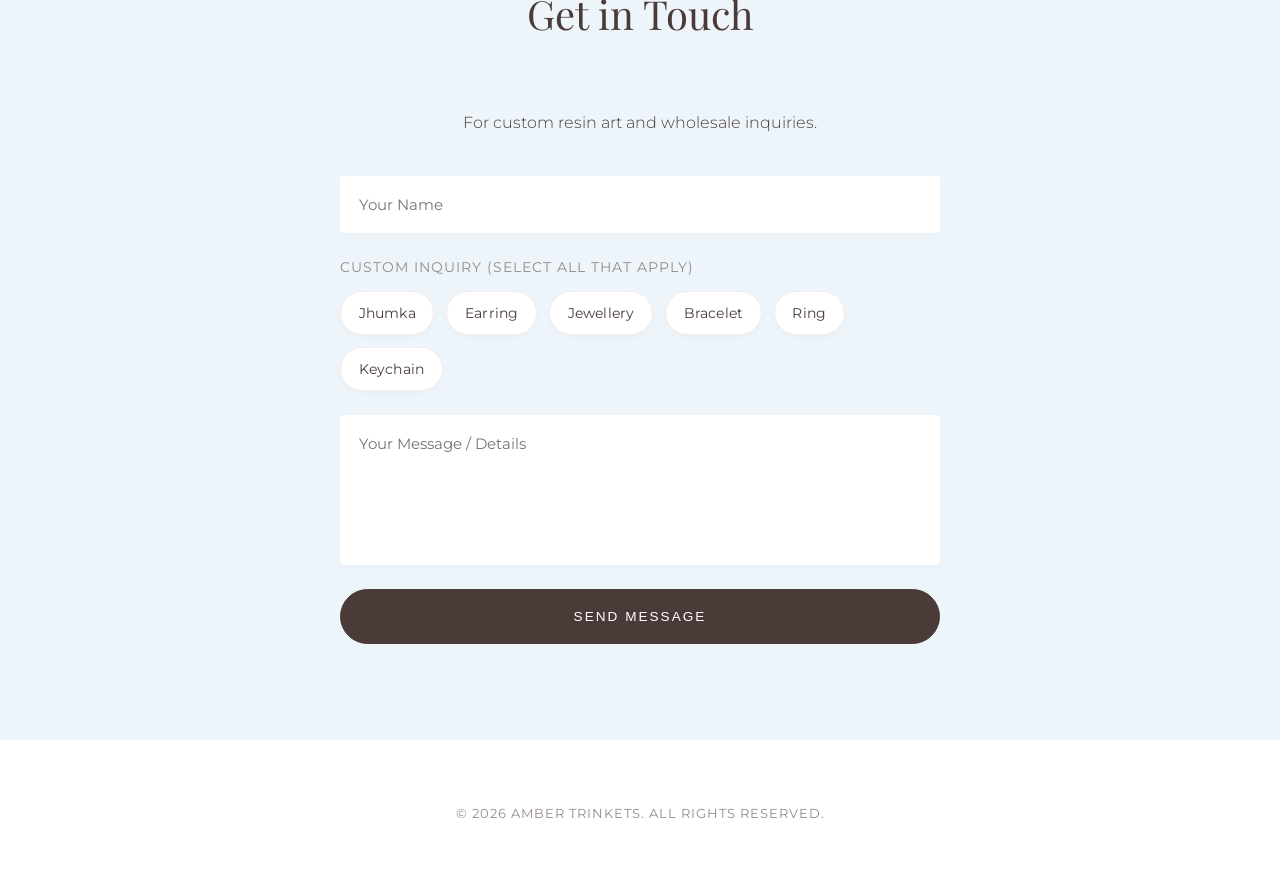
==== commit e7231b77: "Add files via upload" ====
--- a/index.html
+++ b/index.html
@@ -5,6 +5,7 @@
     <meta charset="UTF-8">
     <meta name="viewport" content="width=device-width, initial-scale=1.0">
     <title>Amber Trinkets | Home</title>
+    <link rel="icon" type="image/png" href="https://res.cloudinary.com/djqnqrth5/image/upload/v1775492838/Gemini_Generated_Image_m9866qm9866qm986_qaqjsb.png">
 
     <meta name="description"
         content="Luxury resin art and jewellery handcrafted with preserved florals. Explore new drops, launches, and exclusive pieces from Amber Trinkets." />
--- a/style.css
+++ b/style.css
@@ -2319,7 +2319,7 @@
 body.is-loaded #awwwards-preloader { clip-path: polygon(0 0, 100% 0, 100% 0, 0 0); pointer-events: none; }
 .preloader-text { display: block; font-family: 'Playfair Display', serif; font-size: 3.5rem; letter-spacing: 2px; color: var(--text-main); transform: translateY(100%); opacity: 0; transition: transform 0.8s cubic-bezier(0.25, 1, 0.5, 1) 0.2s, opacity 0.8s ease 0.2s; }
 body.is-ready .preloader-text { transform: translateY(0); opacity: 1; }
-.editorial-marquee { width: 100vw; margin-left: calc(-50vw + 50%); background: var(--text-main); color: var(--pastel-lemon); padding: 1.5rem 0; overflow: hidden; display: flex; white-space: nowrap; font-family: 'Montserrat', sans-serif; font-weight: 500; letter-spacing: 4px; transform: rotate(-2deg) scale(1.05); margin-bottom: 4rem; z-index: 10; position: relative; }
+.editorial-marquee { width: 100vw; margin-left: calc(-50vw + 50%); background: var(--text-main); color: var(--pastel-lemon); padding: 1.5rem 0; overflow: hidden; display: flex; white-space: nowrap; font-family: 'Montserrat', sans-serif; font-weight: 500; letter-spacing: 4px; transform: none; margin-bottom: 4rem; z-index: 10; position: relative; }
 .marquee-track { display: flex; animation: marqueeScroll 25s linear infinite; }
 .marquee-track span { padding-right: 2rem; }
 @keyframes marqueeScroll { 0% { transform: translateX(0); } 100% { transform: translateX(-50%); } }
@@ -2329,10 +2329,106 @@
 .custom-cursor.is-viewing::after { opacity: 0; transform: scale(0); }
 .custom-cursor-follower.is-viewing::after { content: 'VIEW'; font-family: 'Montserrat', sans-serif; font-size: 0.7rem; font-weight: 600; letter-spacing: 2px; color: var(--text-main); position: absolute; }
 /* === FLOATING LIQUID GLASS NAV === */
-nav { position: fixed !important; top: 25px !important; left: 50% !important; transform: translateX(-50%) !important; width: auto !important; min-width: 60vw; background: rgba(255, 255, 255, 0.45) !important; backdrop-filter: blur(20px) saturate(160%) !important; -webkit-backdrop-filter: blur(20px) saturate(160%) !important; border-radius: 40px !important; box-shadow: 0 15px 35px rgba(163, 145, 178, 0.15), inset 0 0 0 1px rgba(255,255,255,0.7) !important; border: none !important; transition: all 0.6s cubic-bezier(0.25, 1, 0.5, 1) !important; z-index: 9998 !important; padding: 0.6rem 2.5rem !important; }
-body.is-scrolled nav { top: 10px !important; min-width: 45vw; background: rgba(255, 255, 255, 0.75) !important; box-shadow: 0 10px 25px rgba(163, 145, 178, 0.1), inset 0 0 0 1px rgba(255,255,255,0.9) !important; }
-.nav-links { gap: 2rem !important; } .nav-links a { font-size: 0.8rem; letter-spacing: 2px; font-weight: 600; }
-.cart-icon { border-bottom: none !important; padding: 0.4rem 1.2rem !important; background: var(--text-main); color: var(--white) !important; border-radius: 20px; transition: all 0.3s ease; } .cart-icon:hover { background: var(--pastel-rose) !important; color: var(--text-main) !important; }
+nav {
+  position: fixed !important;
+  top: 20px !important;
+  left: 50% !important;
+  transform: translateX(-50%) !important;
+  width: auto !important;
+  min-width: 60vw;
+  max-width: 95vw;
+  background: rgba(255, 255, 255, 0.45) !important;
+  backdrop-filter: blur(25px) saturate(180%) !important;
+  -webkit-backdrop-filter: blur(25px) saturate(180%) !important;
+  border-radius: 50px !important;
+  box-shadow: 0 15px 35px rgba(163, 145, 178, 0.15), inset 0 0 0 1px rgba(255, 255, 255, 0.7) !important;
+  border: none !important;
+  transition: all 0.6s cubic-bezier(0.25, 1, 0.5, 1) !important;
+  z-index: 9998 !important;
+  padding: 0.8rem 2.5rem !important;
+  display: flex !important;
+  justify-content: space-between !important;
+  align-items: center !important;
+}
+body.is-scrolled nav {
+  top: 15px !important;
+  padding: 0.6rem 2rem !important;
+  min-width: 45vw;
+  background: rgba(255, 255, 255, 0.85) !important;
+  box-shadow: 0 10px 25px rgba(163, 145, 178, 0.1), inset 0 0 0 1px rgba(255, 255, 255, 0.95) !important;
+}
+@media (max-width: 1200px) {
+  nav { min-width: 75vw; }
+}
+@media (max-width: 900px) {
+  nav { min-width: 85vw; padding: 0.8rem 1.5rem !important; border-radius: 40px !important; }
+}
+@media (max-width: 768px) {
+  nav { min-width: 92vw; width: 92vw !important; padding: 0.8rem 1rem !important; top: 12px !important; display: flex !important; align-items: center !important; justify-content: space-between !important; }
+  body.is-scrolled nav { top: 8px !important; min-width: 95vw; width: 95vw !important; }
+  .brand-logo { 
+    font-size: 1.15rem !important; 
+    flex-grow: 1; 
+    gap: 8px !important;
+  }
+  .brand-logo .logo-img {
+    width: 42px !important;
+    height: 42px !important;
+    border-radius: 50% !important;
+    border: 3px solid rgba(247, 186, 203, 0.4) !important;
+    padding: 2px !important;
+  }
+  .nav-links { gap: 0.8rem !important; display: flex; align-items: center; margin-right: 0; }
+  .nav-links > a:not(.cart-icon) { display: none !important; }
+  .cart-icon {
+    position: relative !important;
+    bottom: auto !important;
+    right: auto !important;
+    width: auto !important;
+    height: auto !important;
+    background: transparent !important;
+    color: var(--text-main) !important;
+    box-shadow: none !important;
+    padding: 6px !important;
+    text-indent: 0 !important;
+    font-size: 0 !important;
+    display: inline-flex !important;
+    justify-content: center;
+    align-items: center;
+    margin-right: 6px !important;
+  }
+  .cart-icon::before {
+    content: '';
+    position: relative !important;
+    top: auto !important; left: auto !important;
+    transform: none !important;
+    width: 22px !important; height: 22px !important;
+    background-image: url("data:image/svg+xml,%3Csvg xmlns='http://www.w3.org/2000/svg' fill='none' viewBox='0 0 24 24' stroke='%234a3b39' stroke-width='1.8'%3E%3Cpath stroke-linecap='round' stroke-linejoin='round' d='M16 11V7a4 4 0 00-8 0v4M5 9h14l1 12H4L5 9z' /%3E%3C/svg%3E") !important;
+    background-size: cover;
+  }
+  .cart-icon span {
+    position: absolute !important;
+    top: -2px !important;
+    right: -2px !important;
+    background-color: var(--pastel-rose) !important;
+    color: var(--text-main) !important;
+    font-size: 10px !important;
+    width: 16px !important; height: 16px !important;
+    display: flex !important; justify-content: center !important; align-items: center !important;
+    border: none !important;
+  }
+  .hamburger { 
+    margin-left: 0; 
+    display: flex !important; 
+    width: 42px !important; 
+    height: 42px !important; 
+    background-color: rgba(247, 186, 203, 0.4) !important; 
+  }
+}
+@media (min-width: 769px) {
+  .nav-links { gap: 2rem !important; } .nav-links a { font-size: 0.8rem; letter-spacing: 2px; font-weight: 600; }
+  .cart-icon { border-bottom: none !important; padding: 0.4rem 1.2rem !important; background: var(--text-main); color: var(--white) !important; border-radius: 20px; transition: all 0.3s ease; } .cart-icon:hover { background: var(--pastel-rose) !important; color: var(--text-main) !important; }
+}
 .hero__bg { filter: url(#liquid-ambient); } .u-3d-card img { transition: transform 0.6s cubic-bezier(0.25, 1, 0.5, 1), filter 0.6s ease !important; } .u-3d-card.is-tilting img { filter: url(#liquid-resin); transform: scale(1.05); }
 .u-3d-card::before { content: ""; position: absolute; inset: 0; border-radius: inherit; box-shadow: inset 0 0 30px rgba(0,0,0,0.15); pointer-events: none; z-index: 2; }
 
@@ -2386,3 +2482,168 @@
 .hero {
     padding-top: 130px !important;
 }
+
+/* --- Enhanced Mobile UI Optimizations --- */
+@media (max-width: 768px) {
+  html, body {
+    overflow-x: hidden;
+    width: 100vw;
+  }
+  nav {
+    width: 95vw !important;
+    padding: 0.8rem 1rem !important;
+    top: 10px !important;
+    display: flex;
+    justify-content: space-between;
+    align-items: center;
+  }
+  .brand-logo { font-size: 1.3rem !important; }
+  .nav-links { gap: 0.8rem !important; }
+  .hamburger { margin-left: 0.5rem; }
+  body { padding-top: 0 !important; }
+  .hero {
+    padding-top: 110px !important;
+    min-height: 80vh !important;
+    padding-bottom: 3rem !important;
+  }
+  .hero h1 { font-size: 2.2rem !important; line-height: 1.2; }
+  section { padding: 3rem 5% !important; }
+  .section-title { font-size: 2rem !important; margin-bottom: 2rem !important; }
+  .contact-form {
+    grid-template-columns: 1fr !important;
+    gap: 1.5rem !important;
+  }
+  
+  /* Side-by-side Grids for Collection & Products & Index */
+  .categories-grid,
+  .products-grid,
+  .new-collection__grid {
+    grid-template-columns: repeat(2, 1fr) !important;
+    gap: 1rem !important;
+  }
+  
+  .latest-launch__wrap {
+    grid-template-columns: repeat(1, 1fr) !important;
+    gap: 1.5rem !important;
+  }
+
+  /* New Collection Index Cards */
+  .new-collection__media img { height: 160px !important; max-height: 160px !important; }
+  .new-collection__body { padding: 0.8rem !important; }
+  .new-collection__title { font-size: 1rem !important; margin-bottom: 0.3rem !important; }
+  .new-collection__desc { font-size: 0.8rem !important; line-height: 1.3 !important; }
+
+  /* Collection Categories Adjustments */
+  .category-image-wrapper {
+    height: 200px !important;
+  }
+  .category-title {
+    font-size: 1.15rem !important;
+    margin-top: 1rem !important;
+  }
+  .shop-now-text {
+    font-size: 0.8rem !important;
+    margin-top: 0.5rem !important;
+  }
+
+  /* Products List Adjustments */
+  .product-card {
+    padding: 0.8rem !important;
+  }
+  .product-image {
+    height: 160px !important;
+  }
+  .product-title {
+    font-size: 0.95rem !important;
+    margin: 0.8rem 0 0.2rem !important;
+  }
+  .product-price {
+    font-size: 0.9rem !important;
+    margin-bottom: 0.8rem !important;
+  }
+  .add-to-cart {
+    padding: 0.6rem 0.5rem !important;
+    font-size: 0.8rem !important;
+    width: 100% !important;
+  }
+  
+  img, .u-3d-card, .latest-launch__media { max-width: 100% !important; }
+  .btn {
+    padding: 1rem 1.5rem !important;
+    font-size: 1rem !important;
+    width: 100% !important;
+    text-align: center;
+    box-sizing: border-box;
+  }
+  .btn.btn-inline {
+    width: auto !important;
+  }
+  .contact-modal__primary.btn.btn-inline {
+    width: auto !important;
+  }
+  .cart-drawer, .contact-modal, .checkout-modal { width: 100vw !important; z-index: 10000 !important; }
+  .cart-overlay, .modal-overlay { z-index: 9999 !important; }
+
+  /* Mobile App-Like Dropdown Menu Fix */
+  .mobile-overlay {
+    background-color: rgba(255, 255, 255, 0.45) !important;
+    backdrop-filter: blur(12px) saturate(180%) !important;
+    -webkit-backdrop-filter: blur(12px) saturate(180%) !important;
+    justify-content: flex-start !important;
+    padding-top: 85px !important;
+  }
+  .mobile-menu {
+    background-color: rgba(255, 251, 251, 0.96) !important;
+    width: 92vw !important;
+    border-radius: 35px !important;
+    padding: 3rem 1.5rem 2rem !important;
+    box-shadow: 0 20px 40px rgba(163, 145, 178, 0.2), inset 0 0 0 1px rgba(255, 255, 255, 0.9) !important;
+    gap: 1.5rem !important;
+  }
+  .mobile-menu a {
+    font-size: 1.5rem !important;
+  }
+  .mobile-close {
+    position: absolute !important;
+    top: 95px !important;
+    right: 8vw !important;
+    width: 44px !important;
+    height: 44px !important;
+    background-color: rgba(247, 186, 203, 0.4) !important;
+    border-radius: 50% !important;
+    color: var(--text-main) !important;
+    display: flex !important;
+    align-items: center !important;
+    justify-content: center !important;
+    font-size: 1.4rem !important;
+    z-index: 1010 !important;
+    margin: 0 !important;
+  }
+
+  /* Deep App-Feel System Tweaks */
+  * { 
+    -webkit-tap-highlight-color: transparent !important; 
+  }
+  html, body {
+    overscroll-behavior-y: none; /* Stops bouncy browser chrome revealing */
+  }
+  .cart-drawer {
+    border-radius: 0 !important; /* Remove desktop floating rounded edge to fit phone screen 100vw */
+  }
+  .cart-footer, .footer {
+    padding-bottom: max(2.5rem, env(safe-area-inset-bottom, 30px)) !important; /* iPhone bottom home indicator bleed fix */
+  }
+  
+  /* Hero Content App Scaling */
+  .hero__content {
+    padding-top: env(safe-area-inset-top, 20px) !important;
+  }
+  .stagger-up {
+    transform: translateY(20px); /* Tighter staggers */
+  }
+  .hero p {
+    font-size: 0.95rem !important;
+    padding: 0 1rem !important;
+    line-height: 1.4 !important;
+  }
+}
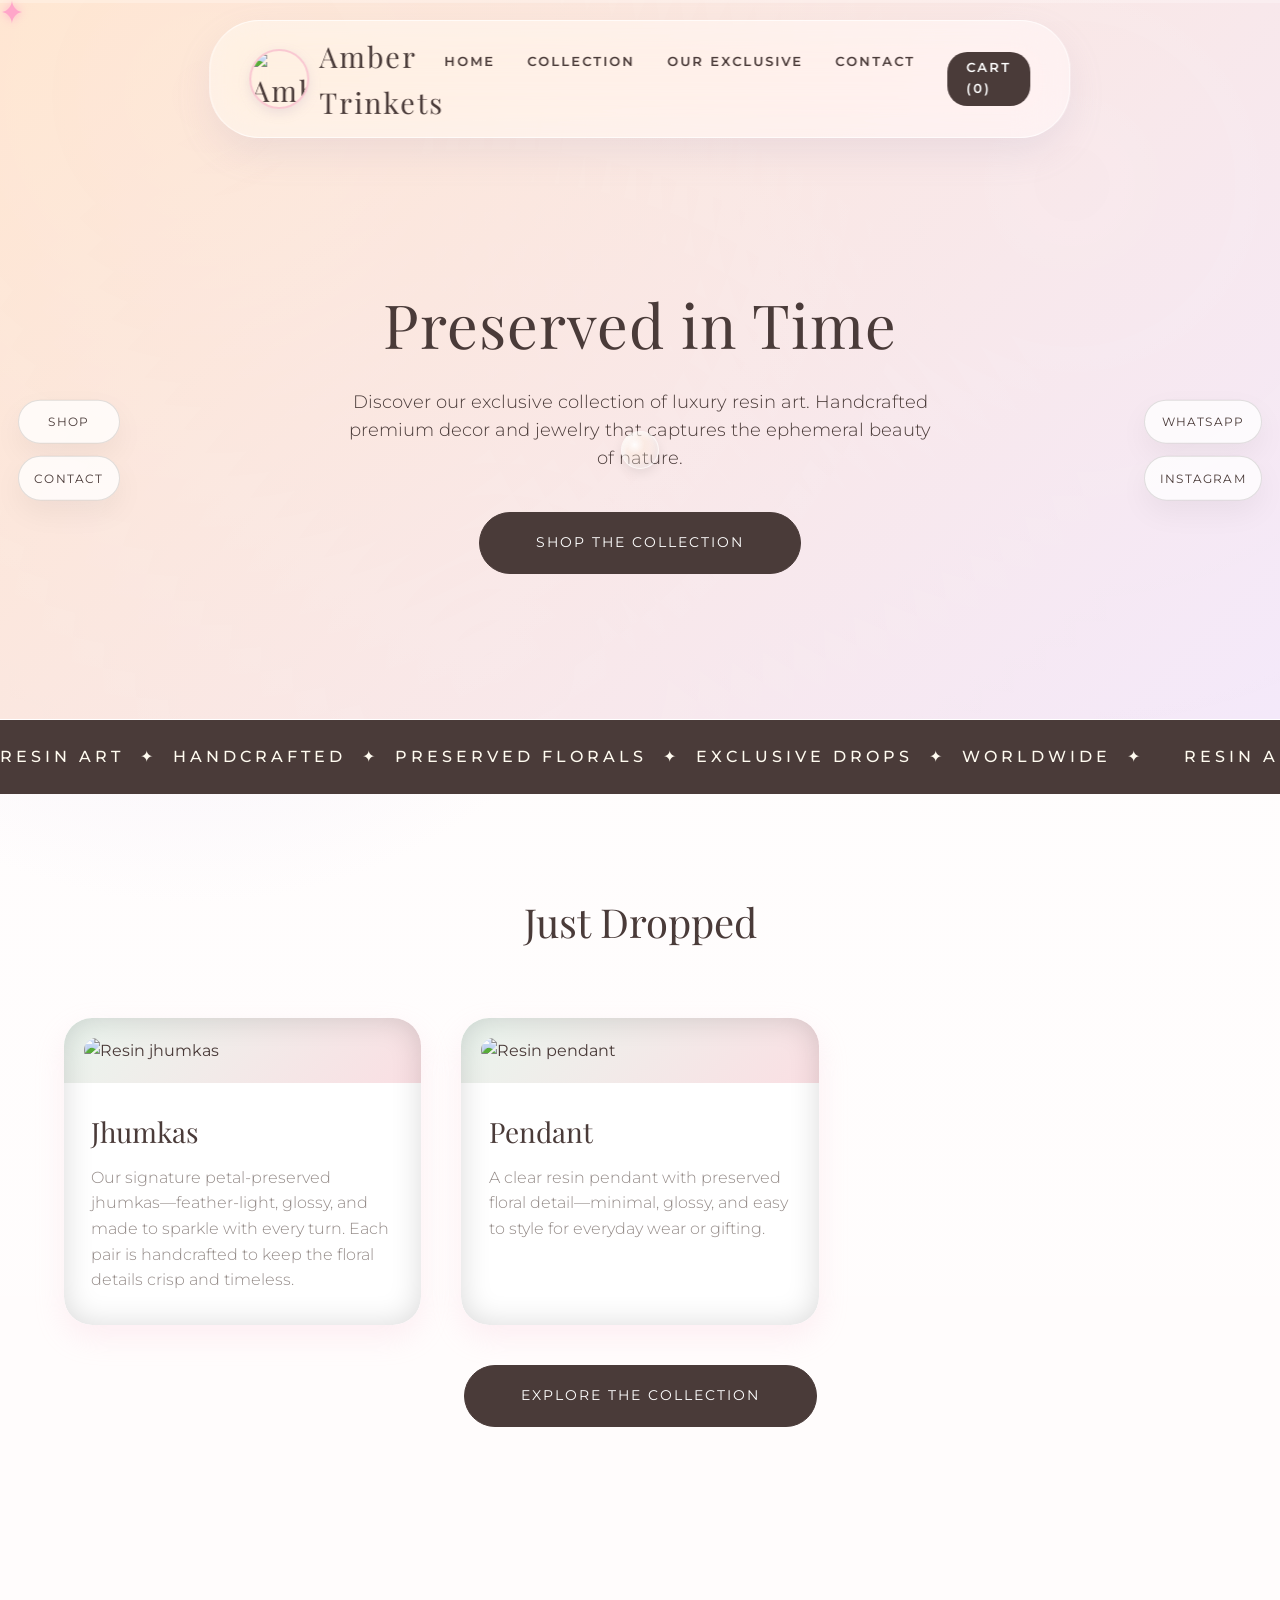
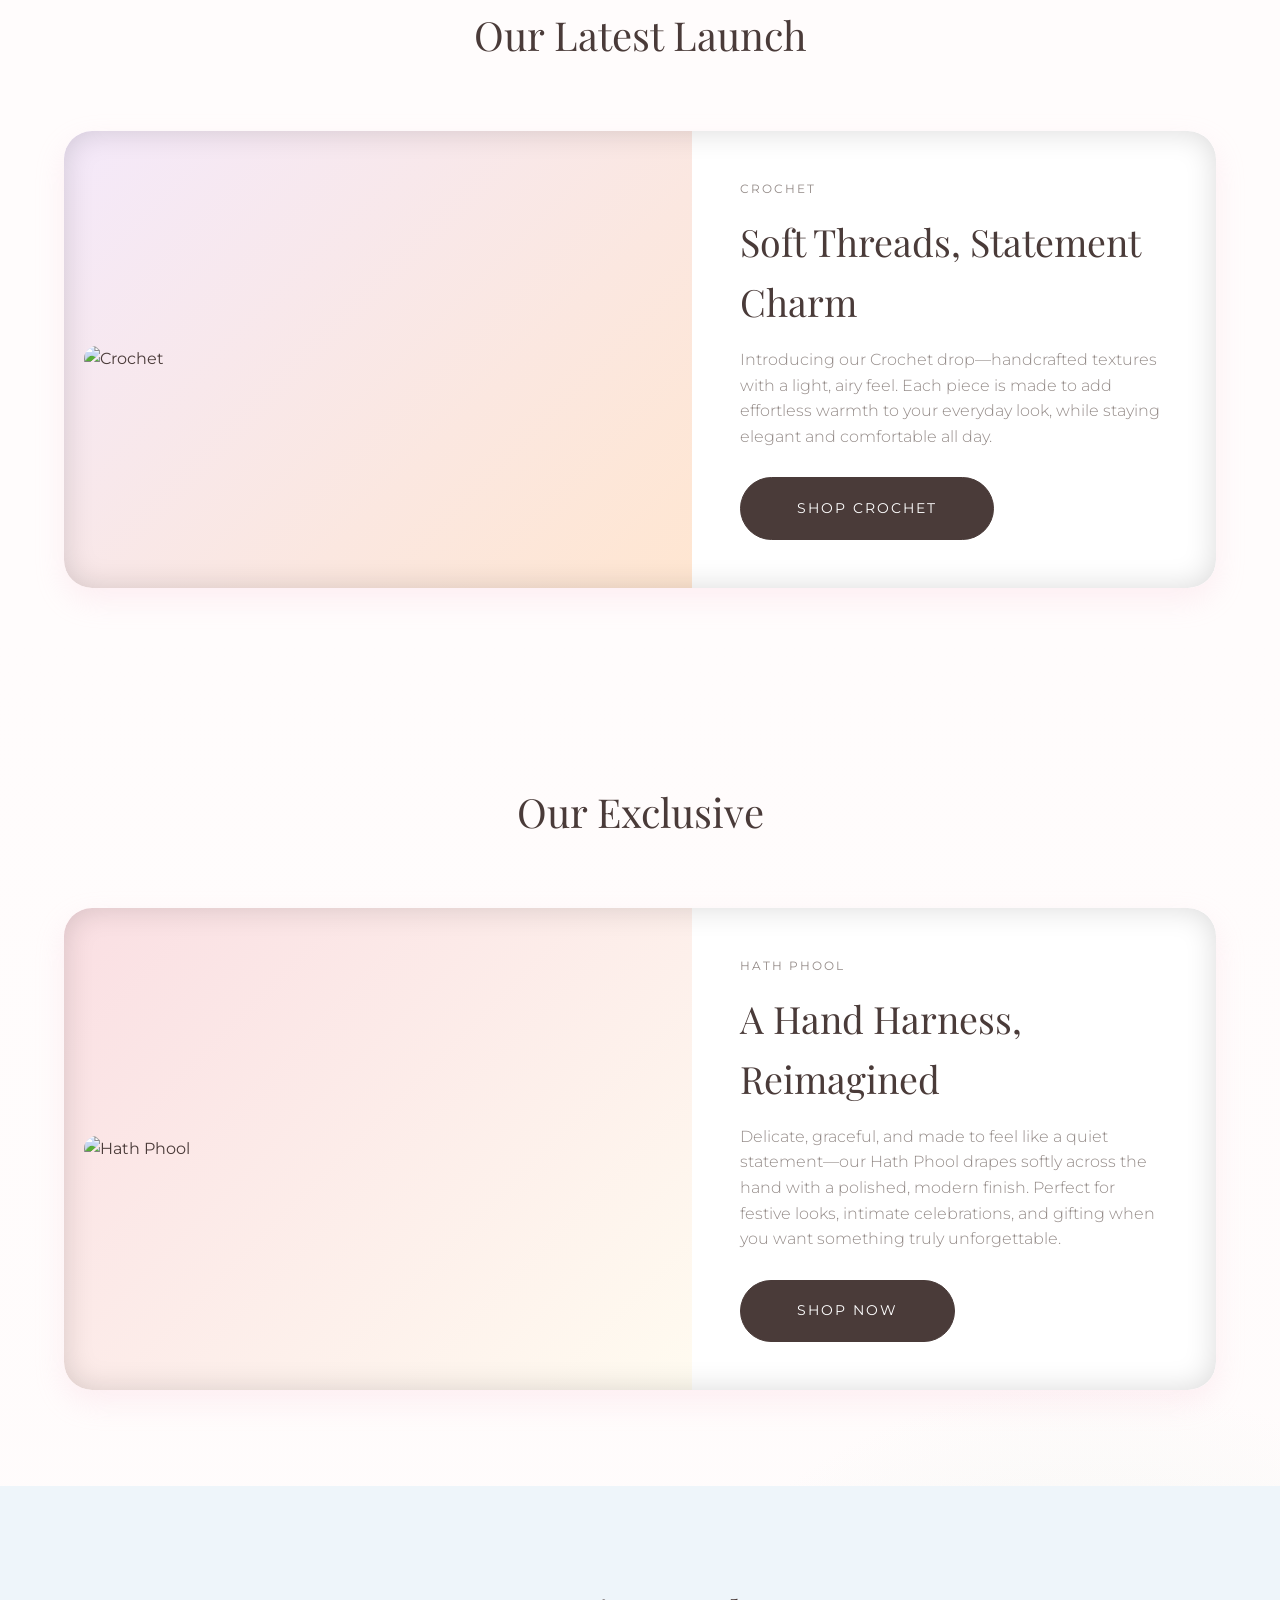
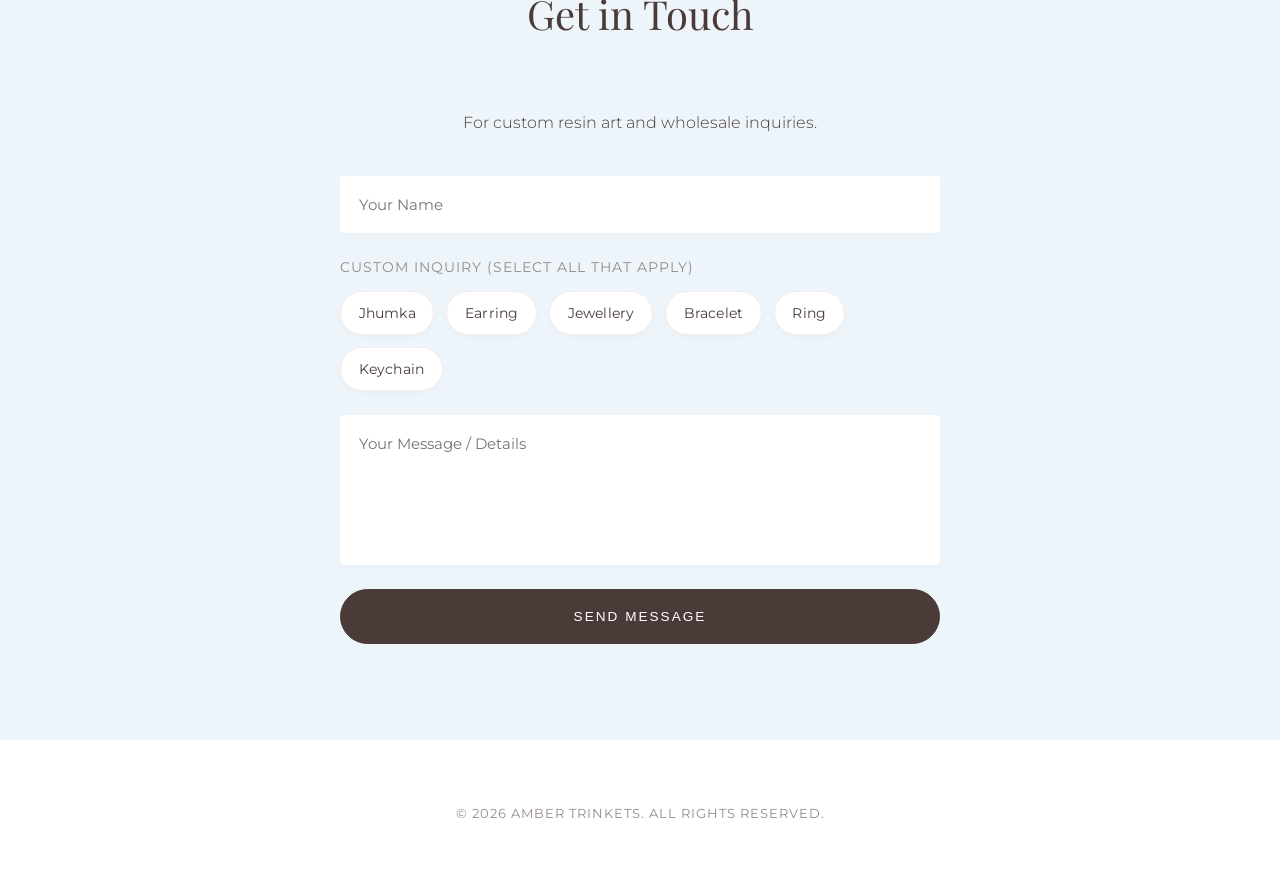
==== commit 53102c7a: "Add files via upload" ====
--- a/index.html
+++ b/index.html
@@ -5,7 +5,7 @@
     <meta charset="UTF-8">
     <meta name="viewport" content="width=device-width, initial-scale=1.0">
     <title>Amber Trinkets | Home</title>
-    <link rel="icon" type="image/png" href="https://res.cloudinary.com/djqnqrth5/image/upload/v1775492838/Gemini_Generated_Image_m9866qm9866qm986_qaqjsb.png">
+    <link rel="icon" type="image/png" href="https://res.cloudinary.com/djqnqrth5/image/upload/v1775493597/Gemini_Generated_Image_m9866qm9866qm986_qaqjsb.png">
 
     <meta name="description"
         content="Luxury resin art and jewellery handcrafted with preserved florals. Explore new drops, launches, and exclusive pieces from Amber Trinkets." />
@@ -63,7 +63,7 @@
     </div>
 
     <nav>
-        <a href="index.html" class="brand-logo"><img src="https://res.cloudinary.com/djqnqrth5/image/upload/v1775392617/Gemini_Generated_Image_m9866qm9866qm986_qaqjsb.png" alt="Amber Trinkets Logo" class="logo-img">Amber Trinkets</a>
+        <a href="index.html" class="brand-logo"><img src="https://res.cloudinary.com/djqnqrth5/image/upload/v1775493597/Gemini_Generated_Image_m9866qm9866qm986_qaqjsb.png" alt="Amber Trinkets Logo" class="logo-img">Amber Trinkets</a>
         <div class="nav-links">
             <a href="index.html">Home</a>
             <a href="collection.html">Collection</a>
--- a/style.css
+++ b/style.css
@@ -307,11 +307,12 @@
 }
 
 .brand-logo .logo-img {
-  width: 52px;
-  height: 52px;
+  width: 60px;
+  height: 60px;
   object-fit: cover;
   border-radius: 50%;
-  border: 2px solid rgba(247, 186, 203, 0.6);
+  border: 2px solid rgba(247, 186, 203, 0.75);
+  box-shadow: 0 4px 12px rgba(163, 145, 178, 0.2);
   flex-shrink: 0;
 }
 
@@ -2372,10 +2373,10 @@
     gap: 8px !important;
   }
   .brand-logo .logo-img {
-    width: 42px !important;
-    height: 42px !important;
+    width: 48px !important;
+    height: 48px !important;
     border-radius: 50% !important;
-    border: 3px solid rgba(247, 186, 203, 0.4) !important;
+    border: 3px solid rgba(247, 186, 203, 0.55) !important;
     padding: 2px !important;
   }
   .nav-links { gap: 0.8rem !important; display: flex; align-items: center; margin-right: 0; }
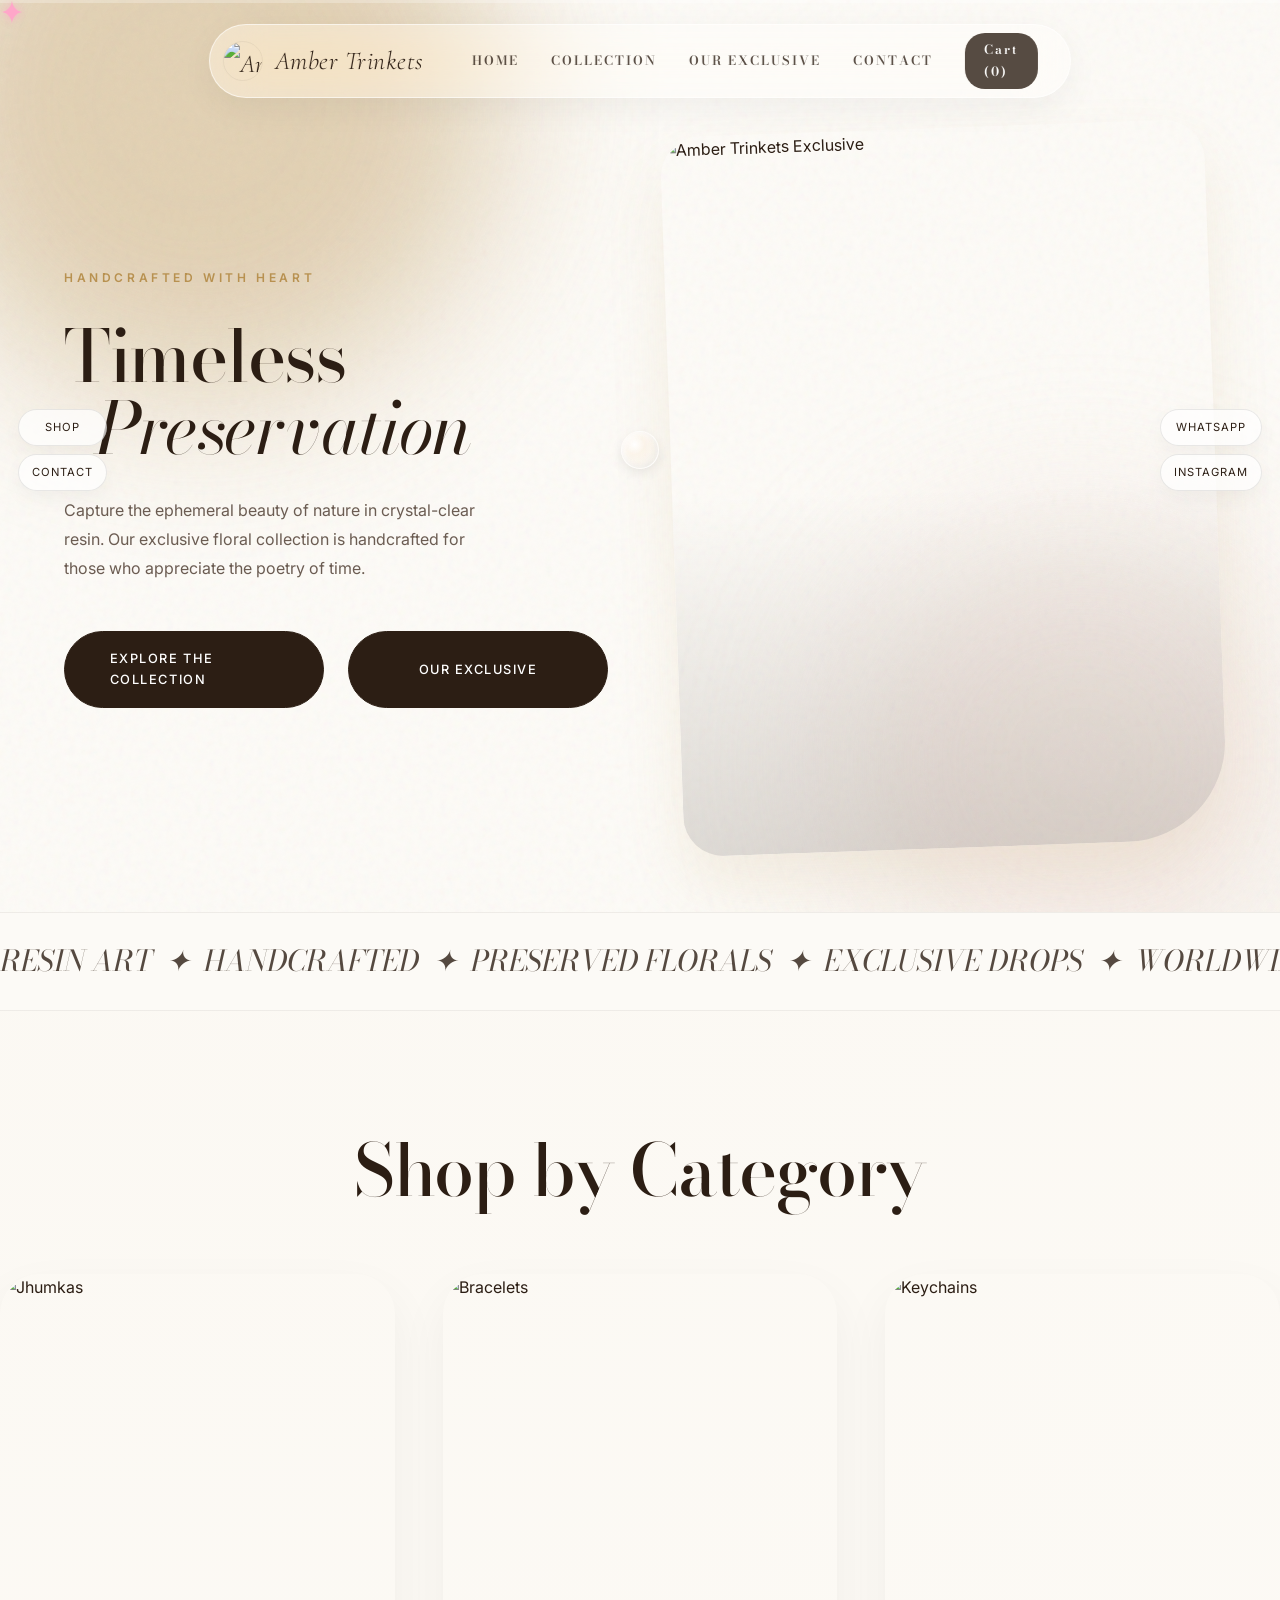
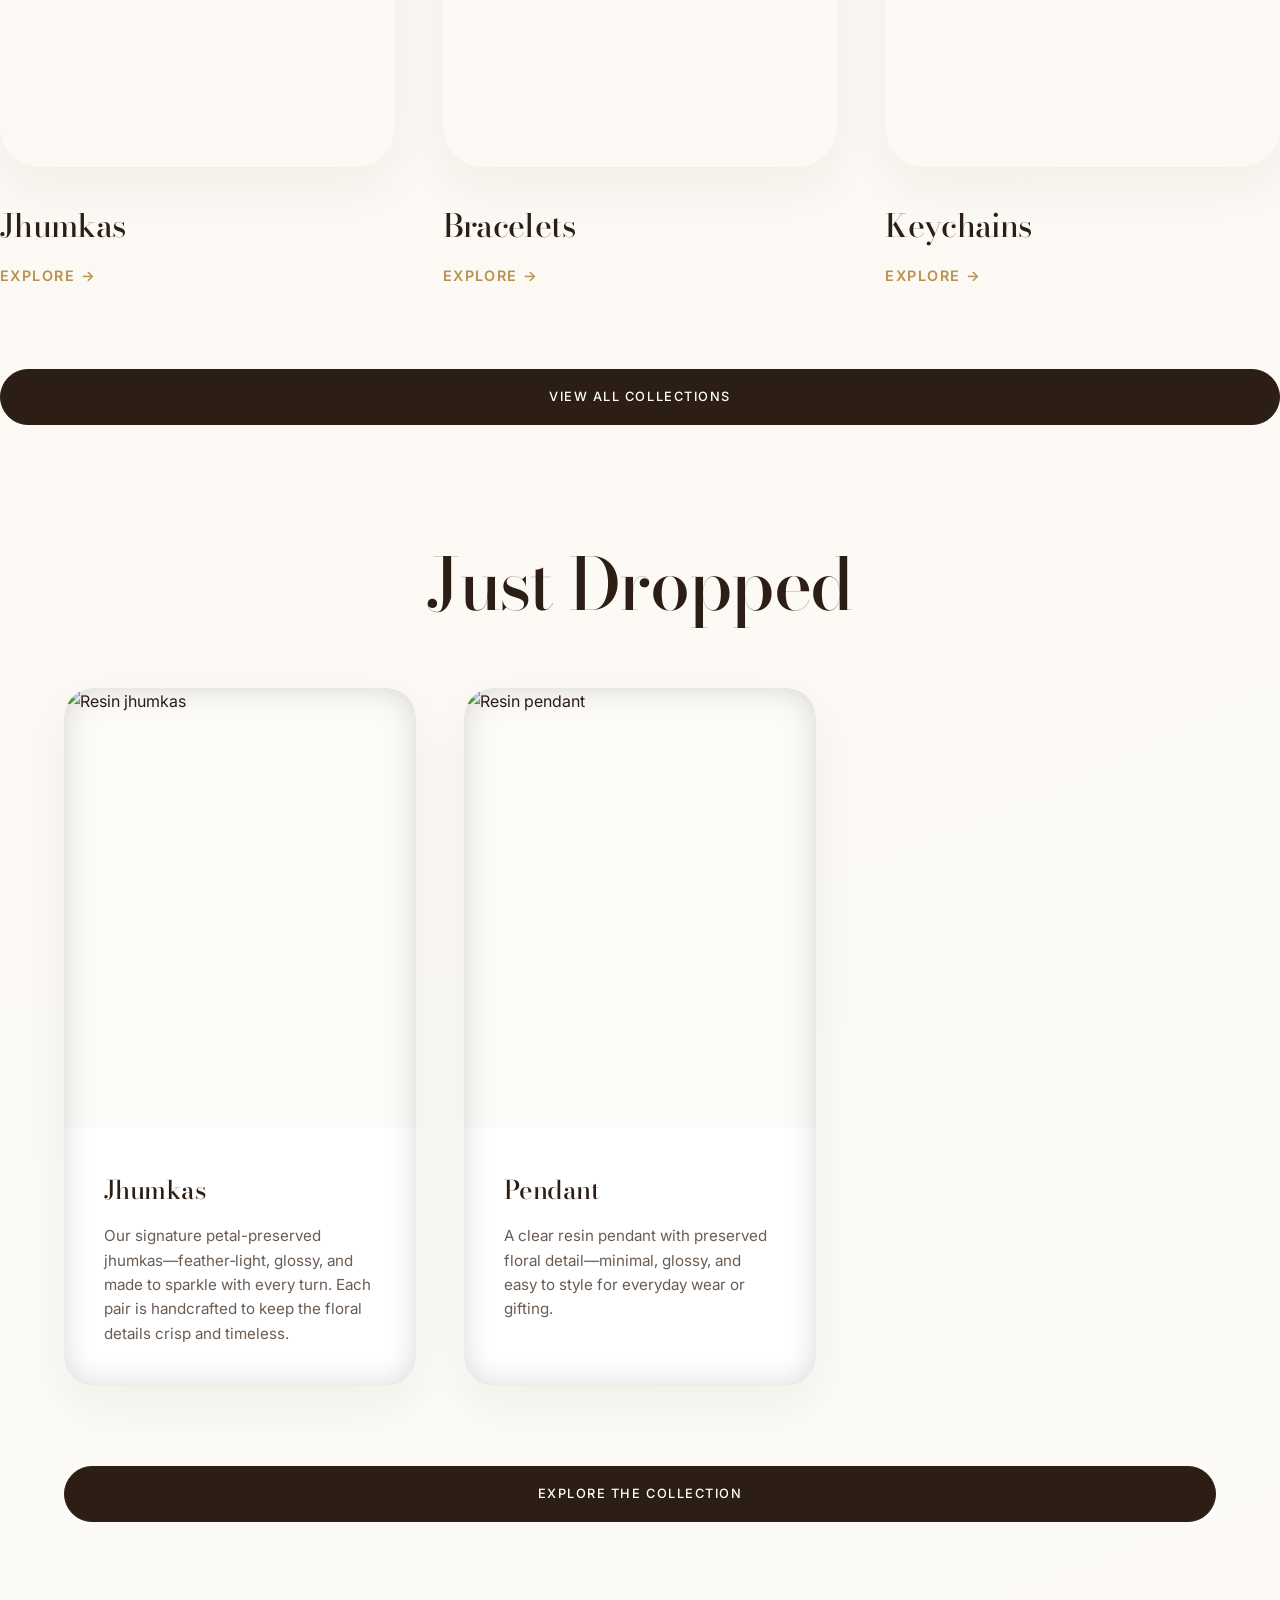
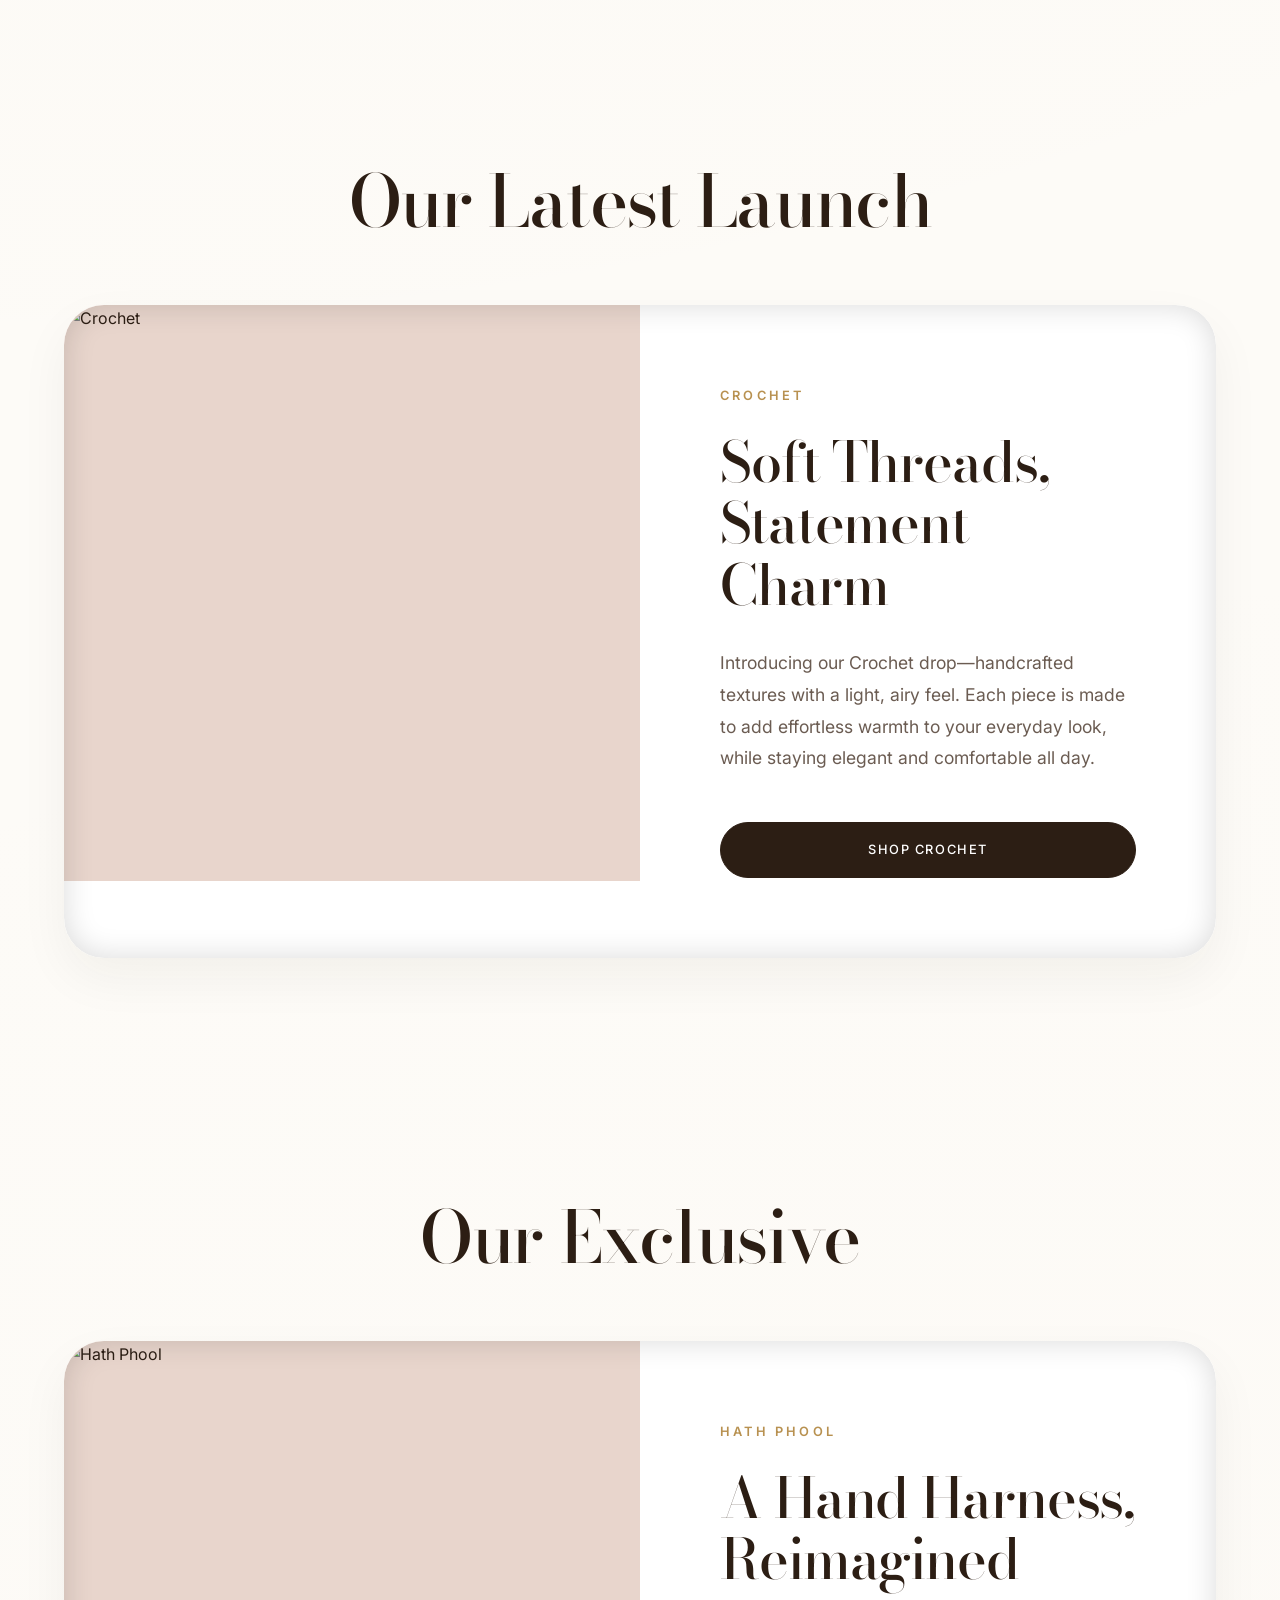
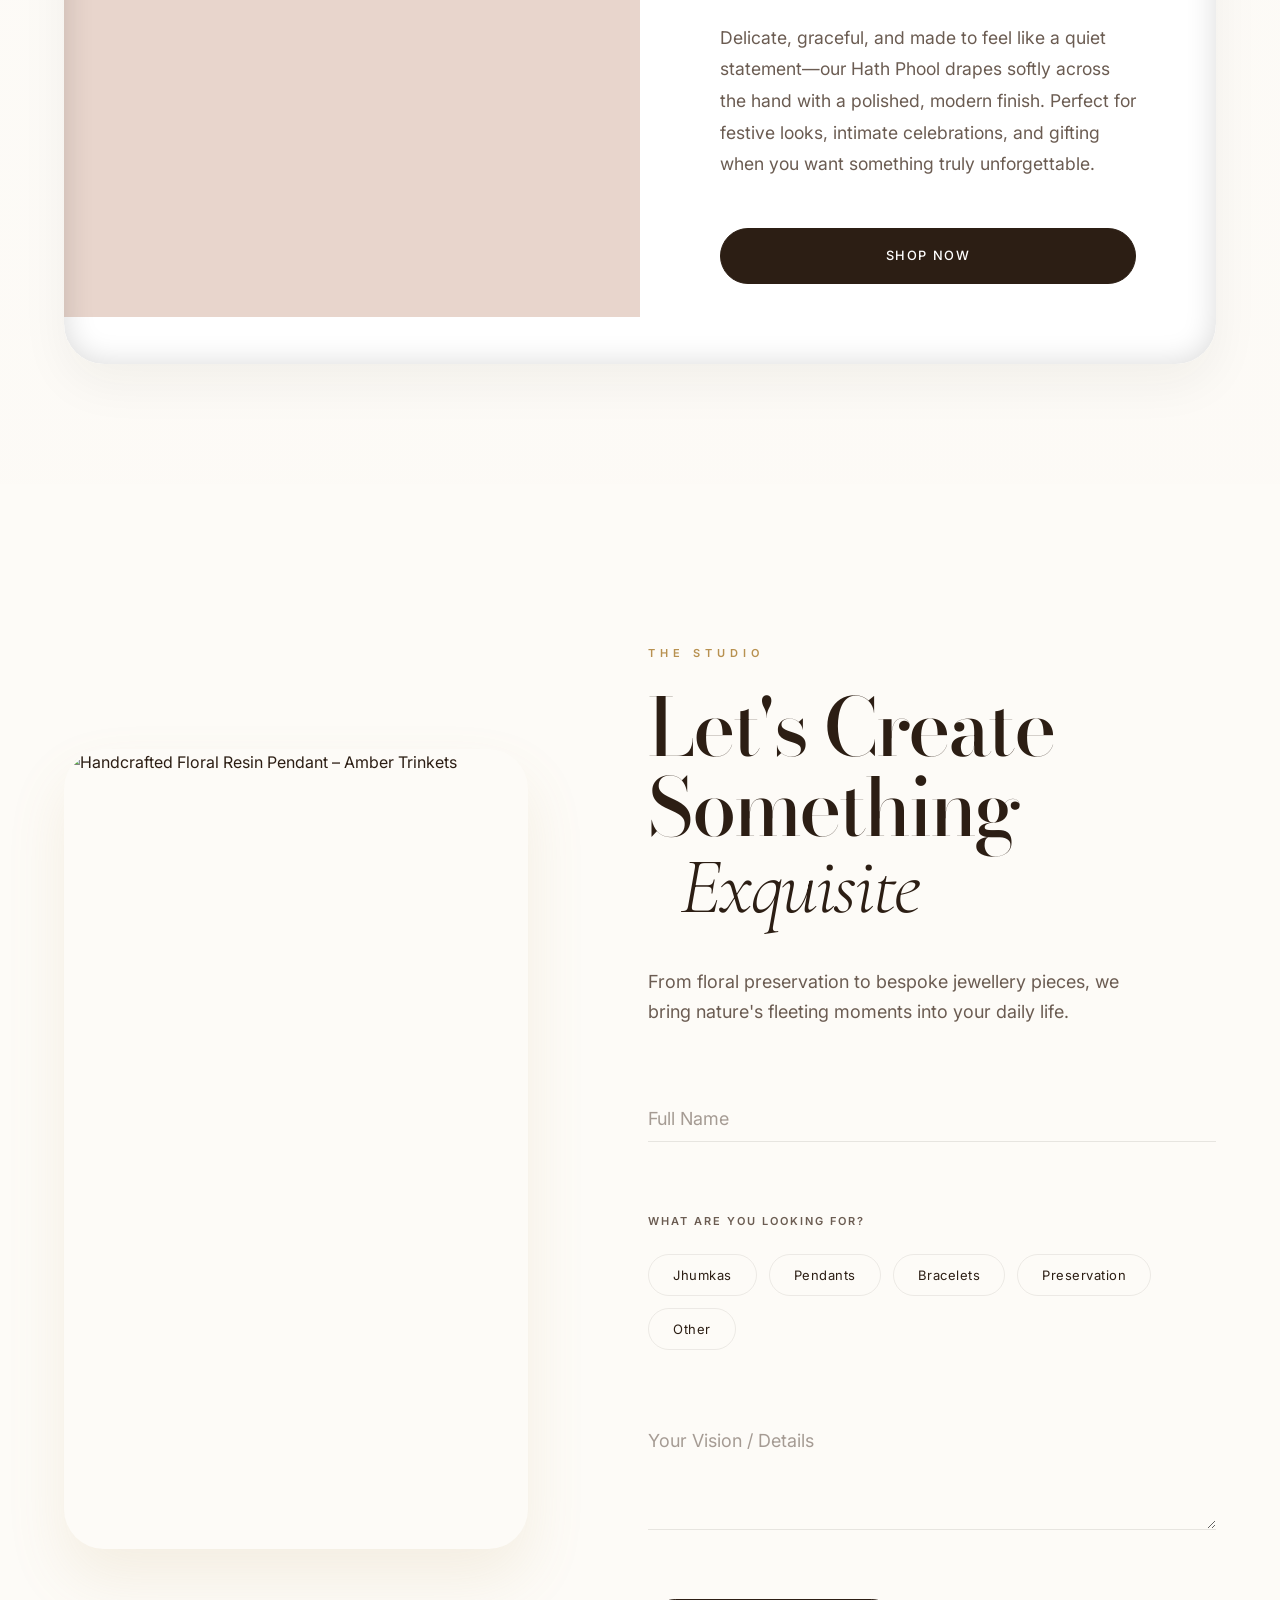
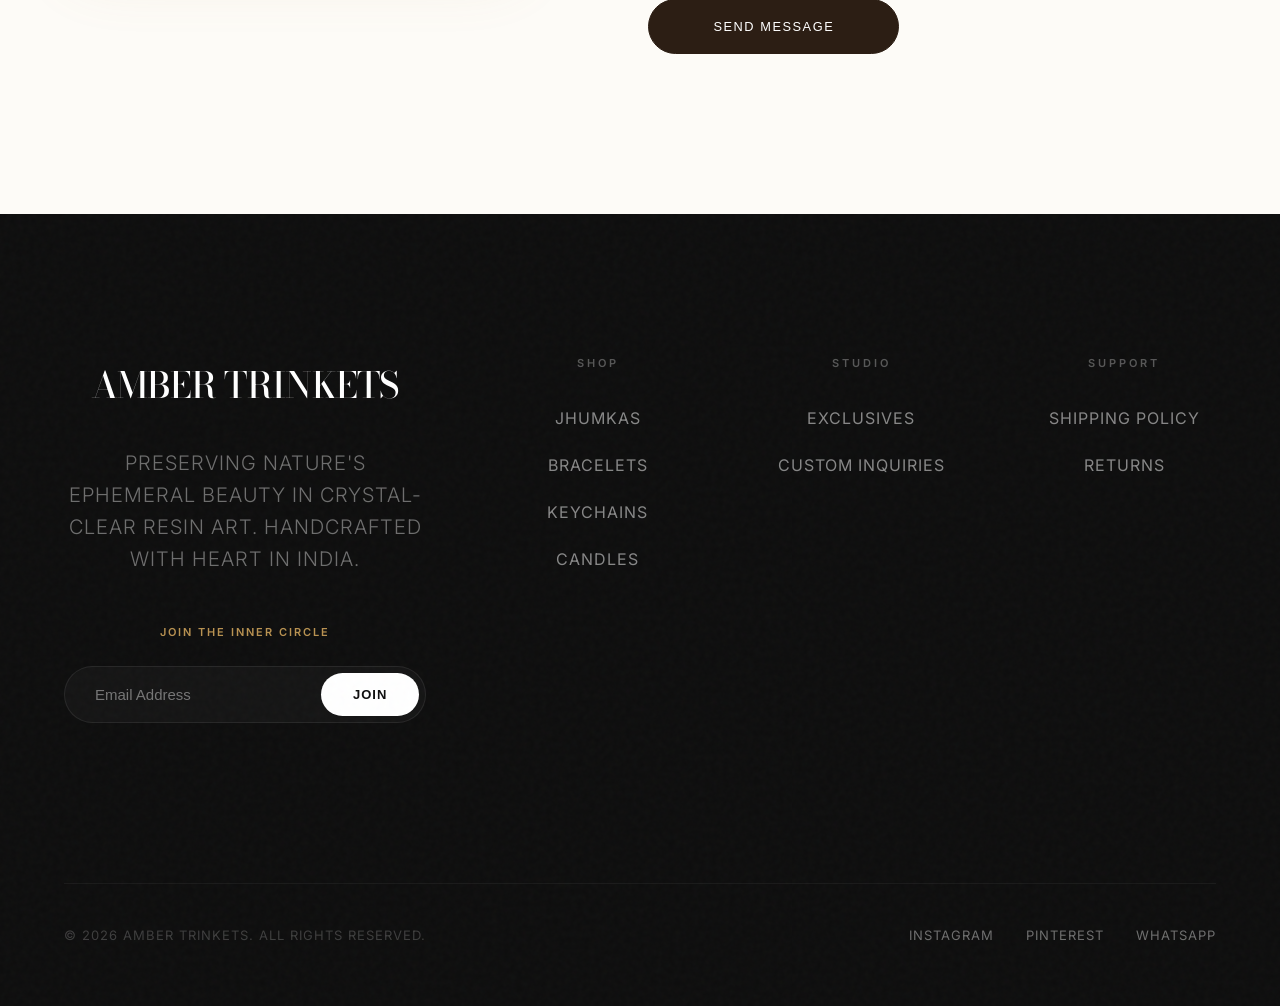
==== commit 19ba82a2: "Add files via upload" ====
--- a/index.html
+++ b/index.html
@@ -5,12 +5,13 @@
     <meta charset="UTF-8">
     <meta name="viewport" content="width=device-width, initial-scale=1.0">
     <title>Amber Trinkets | Home</title>
-    <link rel="icon" type="image/png" href="https://res.cloudinary.com/djqnqrth5/image/upload/v1775493597/Gemini_Generated_Image_m9866qm9866qm986_qaqjsb.png">
+    <link rel="icon" type="image/png"
+        href="https://res.cloudinary.com/djqnqrth5/image/upload/v1775493597/Gemini_Generated_Image_m9866qm9866qm986_qaqjsb.png">
 
     <meta name="description"
         content="Luxury resin art and jewellery handcrafted with preserved florals. Explore new drops, launches, and exclusive pieces from Amber Trinkets." />
     <meta name="robots" content="index,follow" />
-    <meta name="theme-color" content="#fcfafb" />
+    <meta name="theme-color" content="#fdfbf7" />
     <meta name="author" content="Amber Trinkets" />
 
     <meta property="og:site_name" content="Amber Trinkets" />
@@ -31,7 +32,7 @@
         content="https://res.cloudinary.com/djqnqrth5/image/upload/v1775134889/IMG_1438_ngfzsq.jpg" />
 
     <link
-        href="https://fonts.googleapis.com/css2?family=Montserrat:wght@300;400;500&family=Playfair+Display:ital,wght@0,400;0,600;1,400&display=swap"
+        href="https://fonts.googleapis.com/css2?family=Inter:wght@300;400;500;600&family=Bodoni+Moda:ital,opsz,wght@0,6..96,400..900;1,6..96,400..900&family=Cormorant+Garamond:ital,wght@0,300..700;1,300..700&display=swap"
         rel="stylesheet">
 
     <link rel="stylesheet" href="style.css?v=20260402">
@@ -42,12 +43,16 @@
     <!-- Global Liquid Resin Filter -->
     <svg width="0" height="0" class="liquid-resin-svg" style="position:absolute;z-index:-1;pointer-events:none;">
         <filter id="liquid-resin">
-            <feTurbulence id="resin-turbulence" type="fractalNoise" baseFrequency="0.01 0.01" numOctaves="3" result="NOISE"></feTurbulence>
-            <feDisplacementMap in="SourceGraphic" in2="NOISE" scale="0" xChannelSelector="R" yChannelSelector="G" id="resin-displacement"></feDisplacementMap>
+            <feTurbulence id="resin-turbulence" type="fractalNoise" baseFrequency="0.01 0.01" numOctaves="3"
+                result="NOISE"></feTurbulence>
+            <feDisplacementMap in="SourceGraphic" in2="NOISE" scale="0" xChannelSelector="R" yChannelSelector="G"
+                id="resin-displacement"></feDisplacementMap>
         </filter>
         <filter id="liquid-ambient">
-            <feTurbulence id="ambient-turbulence" type="fractalNoise" baseFrequency="0.005 0.008" numOctaves="2" result="NOISE"></feTurbulence>
-            <feDisplacementMap in="SourceGraphic" in2="NOISE" scale="80" xChannelSelector="R" yChannelSelector="G"></feDisplacementMap>
+            <feTurbulence id="ambient-turbulence" type="fractalNoise" baseFrequency="0.005 0.008" numOctaves="2"
+                result="NOISE"></feTurbulence>
+            <feDisplacementMap in="SourceGraphic" in2="NOISE" scale="80" xChannelSelector="R" yChannelSelector="G">
+            </feDisplacementMap>
         </filter>
     </svg>
 
@@ -63,7 +68,9 @@
     </div>
 
     <nav>
-        <a href="index.html" class="brand-logo"><img src="https://res.cloudinary.com/djqnqrth5/image/upload/v1775493597/Gemini_Generated_Image_m9866qm9866qm986_qaqjsb.png" alt="Amber Trinkets Logo" class="logo-img">Amber Trinkets</a>
+        <a href="index.html" class="brand-logo"><img
+                src="https://res.cloudinary.com/djqnqrth5/image/upload/v1775493597/Gemini_Generated_Image_m9866qm9866qm986_qaqjsb.png"
+                alt="Amber Trinkets Logo" class="logo-img">Amber Trinkets</a>
         <div class="nav-links">
             <a href="index.html">Home</a>
             <a href="collection.html">Collection</a>
@@ -105,29 +112,83 @@
         </div>
     </div>
 
-    <header class="hero u-3d-stage">
-        <div class="hero__bg" aria-hidden="true">
-            <span class="hero__blob hero__blob--1"></span>
-            <span class="hero__blob hero__blob--2"></span>
-            <span class="hero__blob hero__blob--3"></span>
-            <span class="hero__grain"></span>
-        </div>
-
-        <div class="hero__content">
-            <h1 class="stagger-up">Preserved in Time</h1>
-            <p class="stagger-up" style="--delay: 0.1s;">Discover our exclusive collection of luxury resin art. Handcrafted premium decor and jewelry that
-                captures the ephemeral beauty of nature.</p>
-            <a href="collection.html" class="btn btn-inline stagger-up magnetic-btn" style="--delay: 0.2s;">Shop the Collection</a>
+    <header class="hero-luxe">
+        <div class="hero-luxe__bg" aria-hidden="true">
+            <div class="luxe-blob luxe-blob--1"></div>
+            <div class="luxe-blob luxe-blob--2"></div>
+            <div class="luxe-grain"></div>
+        </div>
+
+        <div class="hero-luxe__content">
+            <div class="hero-luxe__tag stagger-up">Handcrafted with Heart</div>
+            <h1 class="hero-luxe__title stagger-up" style="--delay: 0.1s;">Timeless<br><span
+                    class="hero-luxe__title--italic">Preservation</span></h1>
+            <p class="hero-luxe__desc stagger-up" style="--delay: 0.2s;">Capture the ephemeral beauty of nature in
+                crystal-clear resin. Our exclusive floral collection is handcrafted for those who appreciate the poetry
+                of time.</p>
+            <div class="hero-luxe__actions stagger-up" style="--delay: 0.3s;">
+                <a href="collection.html" class="btn magnetic-btn">Explore the Collection</a>
+                <a href="#our-exclusive" class="btn btn-outline magnetic-btn">Our Exclusive</a>
+            </div>
+        </div>
+
+        <div class="hero-luxe__visual stagger-up" style="--delay: 0.4s;">
+            <div class="luxe-image-stage">
+                <img src="https://res.cloudinary.com/djqnqrth5/image/upload/v1775134889/IMG_1438_ngfzsq.jpg"
+                    alt="Amber Trinkets Exclusive" class="hero-luxe__img">
+                <div class="luxe-image-overlay"></div>
+            </div>
         </div>
     </header>
 
     <!-- Infinite Editorial Marquee -->
     <div class="editorial-marquee">
         <div class="marquee-track">
-            <span>RESIN ART &nbsp;✦&nbsp; HANDCRAFTED &nbsp;✦&nbsp; PRESERVED FLORALS &nbsp;✦&nbsp; EXCLUSIVE DROPS &nbsp;✦&nbsp; WORLDWIDE &nbsp;✦&nbsp;</span>
-            <span>RESIN ART &nbsp;✦&nbsp; HANDCRAFTED &nbsp;✦&nbsp; PRESERVED FLORALS &nbsp;✦&nbsp; EXCLUSIVE DROPS &nbsp;✦&nbsp; WORLDWIDE &nbsp;✦&nbsp;</span>
-        </div>
-    </div>
+            <span>RESIN ART &nbsp;✦&nbsp; HANDCRAFTED &nbsp;✦&nbsp; PRESERVED FLORALS &nbsp;✦&nbsp; EXCLUSIVE DROPS
+                &nbsp;✦&nbsp; WORLDWIDE &nbsp;✦&nbsp;</span>
+            <span>RESIN ART &nbsp;✦&nbsp; HANDCRAFTED &nbsp;✦&nbsp; PRESERVED FLORALS &nbsp;✦&nbsp; EXCLUSIVE DROPS
+                &nbsp;✦&nbsp; WORLDWIDE &nbsp;✦&nbsp;</span>
+        </div>
+    </div>
+
+    <section class="editorial-categories">
+        <h2 class="section-title">Shop by Category</h2>
+        <div class="categories-editorial-grid">
+            <a href="category-jhumkas.html" class="category-editorial-card stagger-up">
+                <div class="category-editorial-card__image">
+                    <img src="https://res.cloudinary.com/djqnqrth5/image/upload/v1775131859/IMG_1232_u1fcdn.jpg"
+                        alt="Jhumkas">
+                </div>
+                <div class="category-editorial-card__body">
+                    <h3>Jhumkas</h3>
+                    <span class="btn-link">Explore &rarr;</span>
+                </div>
+            </a>
+            <a href="category-bracelets.html" class="category-editorial-card stagger-up" style="--delay: 0.1s;">
+                <div class="category-editorial-card__image">
+                    <img src="https://res.cloudinary.com/djqnqrth5/image/upload/v1775125783/IMG_1224_fxmjfs.jpg"
+                        alt="Bracelets">
+                </div>
+                <div class="category-editorial-card__body">
+                    <h3>Bracelets</h3>
+                    <span class="btn-link">Explore &rarr;</span>
+                </div>
+            </a>
+            <a href="category-keychains.html" class="category-editorial-card stagger-up" style="--delay: 0.2s;">
+                <div class="category-editorial-card__image">
+                    <img src="https://res.cloudinary.com/djqnqrth5/image/upload/v1775133340/Gemini_Generated_Image_hzdo7mhzdo7mhzdo_cwdzr7.png"
+                        alt="Keychains">
+                </div>
+                <div class="category-editorial-card__body">
+                    <h3>Keychains</h3>
+                    <span class="btn-link">Explore &rarr;</span>
+                </div>
+            </a>
+        </div>
+        <div class="categories-cta stagger-up" style="--delay: 0.3s; text-align: center; margin-top: 5rem;">
+            <a href="collection.html" class="btn btn-inline magnetic-btn">View All Collections</a>
+        </div>
+    </section>
 
     <section class="new-collection" aria-labelledby="new-collection-title">
         <h2 class="section-title" id="new-collection-title">Just Dropped</h2>
@@ -216,51 +277,117 @@
         </div>
     </section>
 
-    <section class="contact-section" id="contact">
-        <h2 class="section-title section-title--no-top">Get in Touch</h2>
-        <p class="contact-intro">For custom resin art and wholesale inquiries.</p>
-        <form class="contact-form js-contact-form">
-            <input type="text" placeholder="Your Name" required>
-            <fieldset class="inquiry-fieldset">
-                <legend>Custom Inquiry (select all that apply)</legend>
-                <div class="inquiry-chips js-inquiry-chips" aria-label="Custom inquiry options">
-                    <button class="inquiry-chip" type="button" data-value="Jhumka" aria-pressed="false">Jhumka</button>
-                    <button class="inquiry-chip" type="button" data-value="Earring"
-                        aria-pressed="false">Earring</button>
-                    <button class="inquiry-chip" type="button" data-value="Jewellery"
-                        aria-pressed="false">Jewellery</button>
-                    <button class="inquiry-chip" type="button" data-value="Bracelet"
-                        aria-pressed="false">Bracelet</button>
-                    <button class="inquiry-chip" type="button" data-value="Ring" aria-pressed="false">Ring</button>
-                    <button class="inquiry-chip" type="button" data-value="Keychain"
-                        aria-pressed="false">Keychain</button>
-                </div>
-            </fieldset>
-            <textarea placeholder="Your Message / Details" required></textarea>
-            <button type="submit" class="btn">Send Message</button>
-        </form>
+    <section class="pro-contact" id="contact">
+        <div class="pro-contact__grid">
+            <div class="pro-contact__visual stagger-up">
+                <img src="https://res.cloudinary.com/djqnqrth5/image/upload/v1777554221/petal_pendant_1775370913149_caxkoc.jpg" alt="Handcrafted Floral Resin Pendant – Amber Trinkets">
+            </div>
+            <div class="pro-contact__content stagger-up" style="--delay: 0.2s;">
+                <span class="pro-contact__tag">The Studio</span>
+                <h2 class="pro-contact__title">Let's Create<br>Something <span>Exquisite</span></h2>
+                <p class="pro-contact__desc">From floral preservation to bespoke jewellery pieces, we bring nature's
+                    fleeting moments into your daily life.</p>
+
+                <form class="pro-contact__form js-contact-form">
+                    <div class="pro-form-group">
+                        <input type="text" id="contact-name" class="pro-form-input" placeholder=" " required>
+                        <label for="contact-name" class="pro-form-label">Full Name</label>
+                    </div>
+
+                    <div class="pro-inquiry-box">
+                        <span class="pro-inquiry-title">What are you looking for?</span>
+                        <div class="pro-chips js-inquiry-chips">
+                            <button class="pro-chip" type="button" data-value="Jhumka">Jhumkas</button>
+                            <button class="pro-chip" type="button" data-value="Pendant">Pendants</button>
+                            <button class="pro-chip" type="button" data-value="Bracelet">Bracelets</button>
+                            <button class="pro-chip" type="button" data-value="Preservation">Preservation</button>
+                            <button class="pro-chip" type="button" data-value="Other">Other</button>
+                        </div>
+                    </div>
+
+                    <div class="pro-form-group">
+                        <textarea id="contact-message" class="pro-form-input" placeholder=" " required
+                            style="height: 120px;"></textarea>
+                        <label for="contact-message" class="pro-form-label">Your Vision / Details</label>
+                    </div>
+
+                    <button type="submit" class="btn magnetic-btn" style="width: fit-content; padding: 1.2rem 4rem;">
+                        Send Message
+                    </button>
+                </form>
+            </div>
+        </div>
     </section>
 
     <div class="modal-overlay js-contact-modal-overlay" hidden></div>
     <div class="contact-modal js-contact-modal" role="dialog" aria-modal="true" aria-labelledby="contact-modal-title"
         hidden>
         <div class="contact-modal__header">
-            <h3 class="contact-modal__title" id="contact-modal-title">Message ready</h3>
-            <button class="contact-modal__close js-contact-modal-close" type="button" aria-label="Close">✕</button>
-        </div>
-        <p class="contact-modal__subtitle">We’ll open WhatsApp in a new tab so you can continue browsing.</p>
-        <div class="contact-modal__preview js-contact-modal-preview" aria-label="Message preview"></div>
+            <h3 class="contact-modal__title" id="contact-modal-title">Ready to Connect</h3>
+            <button class="contact-modal__close js-contact-modal-close" type="button">✕</button>
+        </div>
+        <p class="contact-modal__subtitle">We'll open WhatsApp so you can discuss your custom piece directly with us.
+        </p>
+        <div class="contact-modal__preview js-contact-modal-preview"></div>
         <div class="contact-modal__actions">
-            <a class="btn btn-inline contact-modal__primary js-contact-modal-open" href="#" target="_blank"
-                rel="noopener">Continue on WhatsApp</a>
-        </div>
-        <p class="contact-modal__note js-contact-modal-note" aria-live="polite"></p>
+            <a class="btn btn-inline js-contact-modal-open" href="#" target="_blank" rel="noopener">Continue on
+                WhatsApp</a>
+        </div>
     </div>
 
     <div class="toast js-toast" role="status" aria-live="polite" hidden></div>
 
-    <footer>
-        <p>&copy; 2026 Amber Trinkets. All rights reserved.</p>
+    <footer class="pro-footer">
+        <div class="pro-footer__top">
+            <div class="pro-footer__brand">
+                <a href="index.html" class="pro-footer__logo">Amber Trinkets</a>
+                <p class="pro-footer__tagline">Preserving nature's ephemeral beauty in crystal-clear resin art.
+                    Handcrafted with heart in India.</p>
+
+                <div class="pro-newsletter-box">
+                    <span class="pro-newsletter-title">Join the Inner Circle</span>
+                    <form class="pro-newsletter">
+                        <input type="email" placeholder="Email Address" required>
+                        <button type="submit">Join</button>
+                    </form>
+                </div>
+            </div>
+
+            <div class="pro-footer__nav">
+                <span class="pro-footer__nav-title">Shop</span>
+                <ul>
+                    <li><a href="category-jhumkas.html">Jhumkas</a></li>
+                    <li><a href="category-bracelets.html">Bracelets</a></li>
+                    <li><a href="category-keychains.html">Keychains</a></li>
+                    <li><a href="category-candles.html">Candles</a></li>
+                </ul>
+            </div>
+
+            <div class="pro-footer__nav">
+                <span class="pro-footer__nav-title">Studio</span>
+                <ul>
+                    <li><a href="#our-exclusive">Exclusives</a></li>
+                    <li><a href="index.html#contact">Custom Inquiries</a></li>
+                </ul>
+            </div>
+
+            <div class="pro-footer__nav">
+                <span class="pro-footer__nav-title">Support</span>
+                <ul>
+                    <li><a href="#" class="js-policy-trigger" data-policy="shipping">Shipping Policy</a></li>
+                    <li><a href="#" class="js-policy-trigger" data-policy="returns">Returns</a></li>
+                </ul>
+            </div>
+        </div>
+
+        <div class="pro-footer__bottom">
+            <p>&copy; 2026 Amber Trinkets. All rights reserved.</p>
+            <div class="pro-footer__socials">
+                <a href="#" target="_blank" rel="noopener">Instagram</a>
+                <a href="#" target="_blank" rel="noopener">Pinterest</a>
+                <a href="#" target="_blank" rel="noopener">WhatsApp</a>
+            </div>
+        </div>
     </footer>
 
     <script src="script.js?v=20260402"></script>
--- a/style.css
+++ b/style.css
@@ -2,28 +2,24 @@
 
 /* --- Core Variables: Premium Cozy Pastel Palette --- */
 :root {
-  --bg-main: #FFFBFB;
-  --pastel-peach: #ffe6d1;
-  --pastel-lilac: #f4e9fa;
-  --pastel-mint: #eaf5ee;
-  --pastel-rose: #fadfe3;
-  --pastel-blue: #eef5fa;
-  --pastel-lemon: #fffbf0;
-  --text-main: #4A3B39;
-  --text-light: #948b88;
+  /* Luxe & Organic Palette */
+  --bg-main: #fdfbf7;
+  --text-main: #2c1e14;
+  --text-light: #6b5c52;
+  --accent-gold: #b89150;
+  --accent-soft: #e8d5cc;
   --white: #ffffff;
-  --border-light: #f5eae9;
-
-  /* 3D / depth tokens - Soft Pink Glows instead of harsh shadows */
-  --shadow-soft: 0 12px 30px rgba(247, 186, 203, 0.2);
-  --shadow-deep: 0 28px 70px rgba(247, 186, 203, 0.3);
-  --shine: rgba(255, 255, 255, 0.65);
-  --tilt-perspective: 1000px;
-
-  /* Ambient background motion (updated by JS) */
-  --ambient-x: 0;
-  --ambient-y: 0;
-  --ambient-scroll: 0;
+  --border-luxe: rgba(44, 30, 20, 0.08);
+
+  /* Depth & Glow Tokens */
+  --shadow-luxe: 0 20px 50px rgba(44, 30, 20, 0.05);
+  --shadow-float: 0 30px 60px rgba(184, 145, 80, 0.12);
+  --glass-bg: rgba(255, 255, 255, 0.7);
+  --glass-blur: blur(20px) saturate(160%);
+
+  /* Layout */
+  --container-width: 1440px;
+  --section-spacing: 120px;
 }
 
 * {
@@ -43,19 +39,16 @@
 }
 
 body {
-  font-family: 'Montserrat', sans-serif;
+  font-family: 'Inter', sans-serif;
   background-color: var(--bg-main);
   color: var(--text-main);
-  line-height: 1.6;
+  line-height: 1.7;
   position: relative;
   overflow-x: hidden;
   isolation: isolate;
-
-  /* Subtle texture so wide screens don't feel empty */
   background-image:
-    radial-gradient(900px circle at 15% 10%, rgba(235, 228, 244, 0.7), transparent 55%),
-    radial-gradient(900px circle at 85% 85%, rgba(228, 239, 231, 0.7), transparent 55%),
-    linear-gradient(180deg, rgba(255, 255, 255, 0.55), rgba(255, 255, 255, 0));
+    radial-gradient(circle at 0% 0%, rgba(184, 145, 80, 0.03) 0%, transparent 50%),
+    radial-gradient(circle at 100% 100%, rgba(232, 213, 204, 0.05) 0%, transparent 50%);
 }
 
 /* Keep content above ambient background elements */
@@ -115,7 +108,7 @@
   transform: translateY(-50%);
   display: flex;
   flex-direction: column;
-  gap: 0.75rem;
+  gap: 0.5rem;
   z-index: 950;
 }
 
@@ -135,14 +128,14 @@
   display: inline-flex;
   align-items: center;
   justify-content: center;
-  padding: 0.7rem 0.95rem;
+  padding: 0.5rem 0.8rem;
   border-radius: 999px;
-  border: 1px solid rgba(44, 42, 41, 0.14);
-  background: rgba(255, 255, 255, 0.78);
+  border: 1px solid rgba(44, 42, 41, 0.1);
+  background: rgba(255, 255, 255, 0.7);
   backdrop-filter: blur(10px);
-  box-shadow: 0 12px 30px rgba(0, 0, 0, 0.05);
-  font-size: 0.78rem;
-  letter-spacing: 1.2px;
+  box-shadow: 0 8px 20px rgba(0, 0, 0, 0.04);
+  font-size: 0.7rem;
+  letter-spacing: 1px;
   text-transform: uppercase;
   transition: transform 180ms ease, box-shadow 180ms ease, background 180ms ease;
   user-select: none;
@@ -268,10 +261,10 @@
 h1,
 h2,
 h3,
-.brand-logo,
 .cart-title {
-  font-family: 'Playfair Display', serif;
-  font-weight: 400;
+  font-family: 'Bodoni Moda', serif;
+  font-weight: 500;
+  letter-spacing: -0.02em;
 }
 
 a {
@@ -279,60 +272,102 @@
   color: inherit;
 }
 
-/* --- Navigation --- */
+/* --- Liquid Glass Navigation Redesign --- */
 nav {
-  display: flex;
-  justify-content: space-between;
-  align-items: center;
-  padding: 2rem 5%;
-  background-color: rgba(252, 250, 251, 0.9);
-  backdrop-filter: blur(10px);
-  position: sticky;
-  top: 0;
-  z-index: 1000;
-  box-shadow: 0 4px 20px rgba(0, 0, 0, 0.02);
-}
-
-body.perf-lite nav {
-  backdrop-filter: none;
-}
-
-.brand-logo {
-  font-size: 1.8rem;
-  letter-spacing: 2px;
-  color: var(--text-main);
+  position: fixed;
+  top: 1.5rem;
+  left: 50%;
+  transform: translateX(-50%);
   display: flex;
   align-items: center;
-  gap: 10px;
+  justify-content: space-between;
+  padding: 0.5rem 2rem 0.5rem 0.8rem;
+  background: rgba(255, 255, 255, 0.4);
+  backdrop-filter: blur(25px) saturate(180%);
+  -webkit-backdrop-filter: blur(25px) saturate(180%);
+  border-radius: 100px;
+  border: 1px solid rgba(255, 255, 255, 0.6);
+  box-shadow: 0 10px 35px rgba(0, 0, 0, 0.05);
+  z-index: 10000;
+  transition: all 0.6s cubic-bezier(0.16, 1, 0.3, 1);
+  width: fit-content;
+  min-width: 720px;
+  margin: 0 auto;
+}
+
+body.is-scrolled nav {
+  top: 0.8rem;
+  background: rgba(255, 255, 255, 0.85);
+  padding: 0.4rem 1.8rem 0.4rem 0.7rem;
+  min-width: 680px;
+}
+
+.brand-logo {
+  font-family: 'Cormorant Garamond', serif;
+  font-weight: 300;
+  font-style: italic;
+  font-size: 1.6rem;
+  color: var(--text-main);
+  text-decoration: none;
+  display: flex;
+  align-items: center;
+  gap: 12px;
+  white-space: nowrap;
+  letter-spacing: 0.5px;
 }
 
 .brand-logo .logo-img {
-  width: 60px;
-  height: 60px;
+  width: 40px;
+  height: 40px;
+  border-radius: 50%;
   object-fit: cover;
-  border-radius: 50%;
-  border: 2px solid rgba(247, 186, 203, 0.75);
-  box-shadow: 0 4px 12px rgba(163, 145, 178, 0.2);
-  flex-shrink: 0;
+  border: 1px solid rgba(0,0,0,0.05);
+  transition: transform 0.5s ease;
+}
+
+.brand-logo:hover .logo-img {
+  transform: rotate(15deg) scale(1.1);
 }
 
 .nav-links {
   display: flex;
-  gap: 3rem;
+  align-items: center;
+  gap: 2.5rem;
+  margin-left: 3rem;
 }
 
 .nav-links a {
+  font-family: 'Bodoni Moda', serif;
+  font-size: 1rem;
+  font-weight: 500;
+  color: var(--text-main);
   text-decoration: none;
-  color: var(--text-main);
-  font-size: 0.9rem;
-  text-transform: uppercase;
-  letter-spacing: 1.5px;
-  transition: color 0.3s ease;
-  cursor: pointer;
+  text-transform: capitalize;
+  letter-spacing: 0.2px;
+  transition: all 0.3s ease;
+  opacity: 0.8;
+  position: relative;
 }
 
 .nav-links a:hover {
-  color: #a391b2;
+  opacity: 1;
+  color: var(--accent-gold);
+}
+
+.nav-links a::after {
+  content: '';
+  position: absolute;
+  bottom: -4px;
+  left: 50%;
+  width: 0;
+  height: 1px;
+  background: var(--accent-gold);
+  transition: all 0.3s ease;
+  transform: translateX(-50%);
+}
+
+.nav-links a:hover::after {
+  width: 100%;
 }
 
 .cart-icon {
@@ -346,38 +381,69 @@
 
 /* --- Buttons --- */
 .btn {
-  padding: 1.2rem 3.5rem;
+  padding: 1rem 2.8rem;
   background-color: var(--text-main);
   color: var(--white);
   text-decoration: none;
-  font-size: 0.85rem;
-  letter-spacing: 2px;
+  font-size: 0.8rem;
+  font-weight: 500;
+  letter-spacing: 0.12em;
   text-transform: uppercase;
-  transition: all 0.4s ease;
+  transition: all 0.5s cubic-bezier(0.16, 1, 0.3, 1);
   border: 1px solid var(--text-main);
-  border-radius: 40px;
+  border-radius: 100px;
   cursor: pointer;
-  display: inline-block;
-  text-align: center;
+  display: inline-flex;
+  align-items: center;
+  justify-content: center;
   width: 100%;
-}
-
-.btn-inline {
-  width: auto;
+  position: relative;
+  overflow: hidden;
+  z-index: 1;
+}
+
+.btn::after {
+  content: '';
+  position: absolute;
+  top: 0;
+  left: 0;
+  width: 100%;
+  height: 100%;
+  background-color: var(--white);
+  transform: scaleX(0);
+  transform-origin: right;
+  transition: transform 0.5s cubic-bezier(0.16, 1, 0.3, 1);
+  z-index: -1;
 }
 
 .btn:hover {
-  background-color: var(--white);
   color: var(--text-main);
-  box-shadow: 0 10px 20px var(--shadow-soft);
-  animation: cuteWiggle 0.4s ease-in-out;
+  box-shadow: var(--shadow-luxe);
+}
+
+.btn:hover::after {
+  transform: scaleX(1);
+  transform-origin: left;
 }
 
 @keyframes cuteWiggle {
-  0%, 100% { transform: rotate(0deg) scale(1.02); }
-  25% { transform: rotate(-3deg) scale(1.02); }
-  50% { transform: rotate(3deg) scale(1.02); }
-  75% { transform: rotate(-3deg) scale(1.02); }
+
+  0%,
+  100% {
+    transform: rotate(0deg) scale(1.02);
+  }
+
+  25% {
+    transform: rotate(-3deg) scale(1.02);
+  }
+
+  50% {
+    transform: rotate(3deg) scale(1.02);
+  }
+
+  75% {
+    transform: rotate(-3deg) scale(1.02);
+  }
 }
 
 /* --- Cart Drawer (Shared) --- */
@@ -392,7 +458,7 @@
   opacity: 0;
   visibility: hidden;
   transition: 0.5s ease;
-  z-index: 1001;
+  z-index: 10001;
 }
 
 body.perf-lite .cart-overlay {
@@ -406,18 +472,19 @@
 
 .cart-drawer {
   position: fixed;
-  top: 0;
-  right: -450px;
-  width: 450px;
-  max-width: 100%;
-  height: 100%;
+  top: 1rem;
+  right: -480px;
+  width: 440px;
+  max-width: calc(100vw - 2rem);
+  height: calc(100vh - 2rem);
   background-color: var(--white);
-  z-index: 1002;
-  transition: right 0.6s cubic-bezier(0.77, 0, 0.175, 1);
-  box-shadow: -10px 0 30px var(--shadow-soft);
-  border-radius: 30px 0 0 30px;
+  z-index: 10002;
+  transition: right 0.7s cubic-bezier(0.16, 1, 0.3, 1);
+  box-shadow: var(--shadow-deep);
+  border-radius: 40px;
   display: flex;
   flex-direction: column;
+  margin-right: 1rem;
 }
 
 .cart-drawer.active {
@@ -428,10 +495,8 @@
   display: flex;
   justify-content: space-between;
   align-items: center;
-  padding: 2.5rem 2rem;
-  background-color: var(--pastel-lilac);
-  border-bottom: 1px solid var(--border-light);
-  border-radius: 30px 0 0 0;
+  padding: 2rem 2.5rem;
+  border-bottom: 1px solid var(--border-luxe);
 }
 
 .cart-title {
@@ -591,106 +656,171 @@
 }
 
 /* --- Index page --- */
-.hero {
-  height: 80vh;
-  display: flex;
-  flex-direction: column;
-  justify-content: center;
+/* --- Luxe Hero Section --- */
+.hero-luxe {
+  min-height: 100vh;
+  display: grid;
+  grid-template-columns: 1fr 1fr;
   align-items: center;
-  text-align: center;
-  background: linear-gradient(135deg, var(--pastel-peach) 0%, var(--pastel-lilac) 100%);
-  padding: 0 5%;
-  animation: fadeIn 1.5s ease-out;
-  border-bottom: 1px solid var(--white);
+  gap: 4rem;
+  padding: 8rem 5% 4rem;
   position: relative;
   overflow: hidden;
-  --mx: 0;
-  --my: 0;
-}
-
-.hero__content {
+  background-color: var(--bg-main);
+}
+
+.hero-luxe__bg {
+  position: absolute;
+  inset: 0;
+  z-index: 0;
+  pointer-events: none;
+}
+
+.luxe-blob {
+  position: absolute;
+  border-radius: 999px;
+  filter: blur(80px);
+  opacity: 0.4;
+  animation: blobDrift 20s infinite alternate;
+}
+
+.luxe-blob--1 {
+  width: 600px;
+  height: 600px;
+  top: -200px;
+  left: -100px;
+  background: var(--accent-gold);
+}
+
+.luxe-blob--2 {
+  width: 500px;
+  height: 500px;
+  bottom: -100px;
+  right: -50px;
+  background: var(--accent-soft);
+  animation-delay: -5s;
+}
+
+@keyframes blobDrift {
+  from {
+    transform: translate(0, 0) scale(1);
+  }
+
+  to {
+    transform: translate(50px, 50px) scale(1.1);
+  }
+}
+
+.luxe-grain {
+  position: absolute;
+  inset: 0;
+  background-image: url("data:image/svg+xml,%3Csvg viewBox='0 0 200 200' xmlns='http://www.w3.org/2000/svg'%3E%3Cfilter id='noiseFilter'%3E%3CfeTurbulence type='fractalNoise' baseFrequency='0.65' numOctaves='3' stitchTiles='stitch'/%3E%3C/filter%3E%3Crect width='100%25' height='100%25' filter='url(%23noiseFilter)'/%3E%3C/svg%3E");
+  opacity: 0.05;
+  mix-blend-mode: multiply;
+}
+
+.hero-luxe__content {
   position: relative;
   z-index: 2;
+  max-width: 640px;
+}
+
+.hero-luxe__tag {
+  font-size: 0.75rem;
+  text-transform: uppercase;
+  letter-spacing: 0.3em;
+  color: var(--accent-gold);
+  margin-bottom: 2rem;
+  font-weight: 600;
+}
+
+.hero-luxe__title {
+  font-size: clamp(2.5rem, 6vw, 4.5rem);
+  line-height: 1;
+  color: var(--text-main);
+  margin-bottom: 2rem;
+}
+
+.hero-luxe__title--italic {
+  font-style: italic;
+  font-weight: 400;
+  display: block;
+  padding-left: 2rem;
+}
+
+.hero-luxe__desc {
+  font-size: 1rem;
+  color: var(--text-light);
+  max-width: 440px;
+  margin-bottom: 3rem;
+  line-height: 1.8;
+}
+
+.hero-luxe__actions {
   display: flex;
-  flex-direction: column;
-  align-items: center;
-}
-
-.hero__logo {
-  max-width: 280px;
+  gap: 1.5rem;
+}
+
+.hero-luxe__visual {
+  position: relative;
+  z-index: 2;
+  height: 80vh;
+}
+
+.luxe-image-stage {
+  position: relative;
   width: 100%;
-  height: auto;
-  margin-bottom: 2.5rem;
-  animation: fadeIn 1.8s ease-out 0.3s backwards;
-  filter: drop-shadow(0 8px 20px rgba(0, 0, 0, 0.1));
-}
-
-.hero__bg {
-  position: absolute;
-  inset: -80px;
-  z-index: 0;
-  pointer-events: none;
-}
-
-.hero__blob {
-  position: absolute;
-  border-radius: 999px;
-  filter: blur(18px);
-  opacity: 0.75;
-  transform: translate3d(calc(var(--mx) * 10px), calc(var(--my) * 10px), 0);
-  animation: heroDrift 9s ease-in-out infinite;
-}
-
-body.perf-lite .hero__blob {
-  display: none;
-}
-
-body.perf-lite .hero__blob {
-  animation: none;
-  transform: none;
-  filter: blur(14px);
-}
-
-body.perf-lite .hero__grain {
-  transform: none;
-  opacity: 0.35;
-}
-
-.hero__blob--1 {
-  width: 420px;
-  height: 420px;
-  left: -90px;
-  top: -70px;
-  background: radial-gradient(circle at 30% 30%, rgba(255, 255, 255, 0.85), rgba(246, 225, 225, 0.75), transparent 62%);
-}
-
-.hero__blob--2 {
-  width: 520px;
-  height: 520px;
-  right: -140px;
-  top: 20px;
-  background: radial-gradient(circle at 35% 35%, rgba(255, 255, 255, 0.75), rgba(226, 236, 243, 0.8), transparent 65%);
-  animation-delay: -2.4s;
-}
-
-.hero__blob--3 {
-  width: 460px;
-  height: 460px;
-  left: 22%;
-  bottom: -220px;
-  background: radial-gradient(circle at 35% 35%, rgba(255, 255, 255, 0.65), rgba(228, 239, 231, 0.82), transparent 66%);
-  animation-delay: -4.1s;
-}
-
-.hero__grain {
+  height: 100%;
+  border-radius: 40px 40px 100px 40px;
+  overflow: hidden;
+  box-shadow: var(--shadow-float);
+  transform: rotate(-2deg);
+  transition: transform 0.8s cubic-bezier(0.16, 1, 0.3, 1);
+}
+
+.luxe-image-stage:hover {
+  transform: rotate(0deg) scale(1.02);
+}
+
+.hero-luxe__img {
+  width: 100%;
+  height: 100%;
+  object-fit: cover;
+}
+
+.luxe-image-overlay {
   position: absolute;
   inset: 0;
-  background:
-    radial-gradient(circle at 20% 20%, rgba(255, 255, 255, 0.12), transparent 55%),
-    radial-gradient(circle at 80% 30%, rgba(255, 255, 255, 0.10), transparent 50%),
-    radial-gradient(circle at 40% 85%, rgba(255, 255, 255, 0.08), transparent 55%);
-  opacity: 0.55;
-  transform: translate3d(calc(var(--mx) * 18px), calc(var(--my) * 18px), 0);
+  background: linear-gradient(to bottom, transparent 50%, rgba(44, 30, 20, 0.15));
+}
+
+@media (max-width: 992px) {
+  .hero-luxe {
+    grid-template-columns: 1fr;
+    padding-top: 10rem;
+    text-align: center;
+  }
+
+  .hero-luxe__content {
+    margin: 0 auto;
+  }
+
+  .hero-luxe__title--italic {
+    padding-left: 0;
+  }
+
+  .hero-luxe__desc {
+    margin: 0 auto 3rem;
+  }
+
+  .hero-luxe__actions {
+    justify-content: center;
+  }
+
+  .hero-luxe__visual {
+    height: 50vh;
+    margin-top: 4rem;
+  }
 }
 
 body.perf-lite .hero__grain {
@@ -1079,8 +1209,11 @@
 
 .section-title {
   text-align: center;
-  font-size: 2.5rem;
-  margin: 6rem 0 4rem;
+  font-size: clamp(2.5rem, 6vw, 4.5rem);
+  color: var(--text-main);
+  margin: var(--section-spacing) auto 4rem;
+  max-width: 800px;
+  line-height: 1.1;
 }
 
 .section-title--no-top {
@@ -1152,156 +1285,141 @@
 
 /* --- Home: New Collection --- */
 .new-collection {
-  padding: 0 5% 5rem;
+  padding: 0 5% var(--section-spacing);
 }
 
 .new-collection__grid {
-  max-width: 1200px;
-  margin: 0 auto 2.5rem;
   display: grid;
-  grid-template-columns: repeat(3, minmax(0, 1fr));
-  gap: 2.5rem;
+  grid-template-columns: repeat(3, 1fr);
+  gap: 3rem;
+  max-width: var(--container-width);
+  margin: 0 auto;
 }
 
 .new-collection__card {
+  position: relative;
   background: var(--white);
+  border-radius: 30px;
   overflow: hidden;
+  box-shadow: var(--shadow-luxe);
+  transition: all 0.6s cubic-bezier(0.16, 1, 0.3, 1);
 }
 
 .new-collection__card:hover {
-  transform: translateY(-8px);
-  box-shadow: var(--shadow-deep);
+  transform: translateY(-12px);
+  box-shadow: var(--shadow-float);
 }
 
 .new-collection__media {
-  margin: 0;
-  padding: 1.25rem;
-  display: flex;
-  align-items: center;
-  justify-content: center;
-  background: linear-gradient(135deg, var(--pastel-mint), var(--pastel-rose));
+  aspect-ratio: 4/5;
+  height: auto;
+  background: var(--bg-main);
+  overflow: hidden;
 }
 
 .new-collection__media img {
   width: 100%;
-  height: auto;
-  max-height: 420px;
-  object-fit: contain;
-  display: block;
-  border-radius: 14px;
+  height: 100%;
+  object-fit: cover;
+  transition: transform 1.2s cubic-bezier(0.16, 1, 0.3, 1);
+}
+
+.new-collection__card:hover .new-collection__media img {
+  transform: scale(1.1);
 }
 
 .new-collection__body {
-  padding: 1.7rem 1.7rem 2rem;
-  text-align: left;
+  padding: 2.5rem;
 }
 
 .new-collection__title {
-  font-size: 1.75rem;
-  margin-bottom: 0.6rem;
+  font-size: 1.6rem;
+  color: var(--text-main);
+  margin-bottom: 0.8rem;
 }
 
 .new-collection__desc {
+  font-size: 0.95rem;
   color: var(--text-light);
-  font-weight: 300;
+  line-height: 1.6;
 }
 
 .new-collection__cta {
-  display: flex;
-  justify-content: center;
+  text-align: center;
+  margin-top: 5rem;
 }
 
 /* --- Home: Latest Launch --- */
 .latest-launch {
-  padding: 0 5% 6rem;
-}
-
-.latest-launch--exclusive {
-  padding-top: 0;
-}
-
-.latest-launch__wrap {
-  max-width: 1200px;
-  margin: 0 auto;
+  padding: 0 5% var(--section-spacing);
 }
 
 .latest-launch__card {
   display: grid;
-  grid-template-columns: 1.2fr 1fr;
-  gap: 0;
+  grid-template-columns: 1fr 1fr;
   background: var(--white);
+  border-radius: 40px;
   overflow: hidden;
+  box-shadow: var(--shadow-luxe);
+  max-width: var(--container-width);
+  margin: 0 auto;
 }
 
 .latest-launch__media {
-  margin: 0;
-  padding: 1.25rem;
-  background: linear-gradient(135deg, var(--pastel-lilac), var(--pastel-peach));
-  display: flex;
-  align-items: center;
-  justify-content: center;
-}
-
-.latest-launch__media--exclusive {
-  background: linear-gradient(135deg, var(--pastel-rose), var(--pastel-lemon));
+  aspect-ratio: 1/1;
+  height: auto;
+  background: var(--accent-soft);
+  overflow: hidden;
 }
 
 .latest-launch__media img {
   width: 100%;
-  height: auto;
-  max-height: 520px;
-  object-fit: contain;
-  display: block;
-  border-radius: 14px;
+  height: 100%;
+  object-fit: cover;
 }
 
 .latest-launch__body {
-  padding: 3rem;
-  text-align: left;
+  padding: 5rem;
   display: flex;
   flex-direction: column;
   justify-content: center;
 }
 
 .latest-launch__eyebrow {
-  font-size: 0.78rem;
+  font-size: 0.8rem;
+  letter-spacing: 0.25em;
   text-transform: uppercase;
-  letter-spacing: 2px;
+  color: var(--accent-gold);
+  margin-bottom: 1.5rem;
+  font-weight: 600;
+}
+
+.latest-launch__title {
+  font-size: clamp(2.5rem, 5vw, 3.5rem);
+  color: var(--text-main);
+  margin-bottom: 2rem;
+  line-height: 1.1;
+}
+
+.latest-launch__desc {
+  font-size: 1.1rem;
   color: var(--text-light);
-  margin-bottom: 0.75rem;
-}
-
-.latest-launch__title {
-  font-size: 2.35rem;
-  margin-bottom: 1rem;
-}
-
-.latest-launch__desc {
-  color: var(--text-light);
-  font-weight: 300;
-  margin-bottom: 1.75rem;
-}
-
-.latest-launch__actions {
-  display: flex;
-  gap: 1rem;
-}
-
-@media (max-width: 980px) {
-  .latest-launch {
-    padding-bottom: 4.5rem;
-  }
-
+  margin-bottom: 3rem;
+  line-height: 1.8;
+}
+
+@media (max-width: 992px) {
   .latest-launch__card {
     grid-template-columns: 1fr;
   }
 
+  .latest-launch__media {
+    aspect-ratio: 1/1;
+    height: auto;
+  }
+
   .latest-launch__body {
-    padding: 2.25rem 2rem;
-  }
-
-  .latest-launch__title {
-    font-size: 2rem;
+    padding: 3rem 2rem;
   }
 }
 
@@ -1425,9 +1543,9 @@
 .modal-overlay {
   position: fixed;
   inset: 0;
-  background: rgba(44, 42, 41, 0.45);
-  backdrop-filter: blur(6px);
-  z-index: 1200;
+  background: rgba(20, 18, 16, 0.65); /* Darker and more neutral for focus */
+  backdrop-filter: blur(8px);
+  z-index: 10001;
 }
 
 body.perf-lite .modal-overlay {
@@ -1445,7 +1563,7 @@
   border: 1px solid var(--border-light);
   border-radius: 14px;
   box-shadow: 0 30px 80px rgba(0, 0, 0, 0.18);
-  z-index: 1201;
+  z-index: 10002;
   padding: 1.75rem;
 }
 
@@ -1817,7 +1935,7 @@
 
 /* --- Category page (products) --- */
 .breadcrumbs {
-  padding: 2rem 5% 0;
+  padding: 160px 5% 0;
   font-size: 0.8rem;
   text-transform: uppercase;
   letter-spacing: 1px;
@@ -1998,7 +2116,7 @@
   width: 24px;
   height: 24px;
   pointer-events: none;
-  z-index: 10000;
+  z-index: 100010;
   will-change: transform;
 }
 
@@ -2033,7 +2151,7 @@
   background: radial-gradient(circle at 35% 35%, rgba(255, 255, 255, 0.9) 0%, rgba(253, 238, 220, 0.4) 30%, rgba(255, 255, 255, 0.1) 80%);
   border-radius: 50%;
   pointer-events: none;
-  z-index: 9999;
+  z-index: 100009;
   will-change: transform, width, height, box-shadow;
   transition: width 0.3s cubic-bezier(0.25, 1, 0.5, 1), height 0.3s cubic-bezier(0.25, 1, 0.5, 1), box-shadow 0.3s ease, background 0.3s ease;
   box-shadow: inset -2px -2px 6px rgba(0, 0, 0, 0.05), inset 2px 2px 6px rgba(255, 255, 255, 0.9), 0 4px 12px rgba(0, 0, 0, 0.08);
@@ -2073,8 +2191,15 @@
 }
 
 @keyframes heroSparkleFloat {
-  0% { transform: scale(var(--size)) translateY(0px); opacity: 0.4; }
-  100% { transform: scale(calc(var(--size) * 1.2)) translateY(-45px); opacity: 0.9; }
+  0% {
+    transform: scale(var(--size)) translateY(0px);
+    opacity: 0.4;
+  }
+
+  100% {
+    transform: scale(calc(var(--size) * 1.2)) translateY(-45px);
+    opacity: 0.9;
+  }
 }
 
 /* --- Wavy Navigation Links --- */
@@ -2088,7 +2213,8 @@
 }
 
 .nav-links a.wavy-link:hover {
-  color: var(--text-main); /* Prevent parent hover override */
+  color: var(--text-main);
+  /* Prevent parent hover override */
 }
 
 .wavy-link:hover span {
@@ -2098,8 +2224,15 @@
 }
 
 @keyframes waveAnim {
-  0%, 100% { transform: translateY(0); }
-  50% { transform: translateY(-4px); }
+
+  0%,
+  100% {
+    transform: translateY(0);
+  }
+
+  50% {
+    transform: translateY(-4px);
+  }
 }
 
 /* --- Mobile Tap Bursts --- */
@@ -2117,17 +2250,41 @@
 }
 
 @keyframes tapBurstAnim {
-  0% { transform: translate(-50%, -50%) scale(1); opacity: 1; }
-  100% { transform: translate(calc(-50% + var(--tx)), calc(-50% + var(--ty))) scale(0); opacity: 0; }
+  0% {
+    transform: translate(-50%, -50%) scale(1);
+    opacity: 1;
+  }
+
+  100% {
+    transform: translate(calc(-50% + var(--tx)), calc(-50% + var(--ty))) scale(0);
+    opacity: 0;
+  }
 }
 
 /* --- Jiggly Cart --- */
 @keyframes jiggleCart {
-  0%, 92%, 100% { transform: rotate(0); }
-  93% { transform: rotate(-10deg) scale(1.1); }
-  95% { transform: rotate(10deg) scale(1.1); }
-  97% { transform: rotate(-10deg) scale(1.1); }
-  99% { transform: rotate(10deg) scale(1.1); }
+
+  0%,
+  92%,
+  100% {
+    transform: rotate(0);
+  }
+
+  93% {
+    transform: rotate(-10deg) scale(1.1);
+  }
+
+  95% {
+    transform: rotate(10deg) scale(1.1);
+  }
+
+  97% {
+    transform: rotate(-10deg) scale(1.1);
+  }
+
+  99% {
+    transform: rotate(10deg) scale(1.1);
+  }
 }
 
 /* --- Mobile Hamburger Overlay --- */
@@ -2139,15 +2296,18 @@
   gap: 5px;
   width: 46px;
   height: 46px;
-  background-color: rgba(247, 186, 203, 0.25); /* Soft pastel pink container */
+  background-color: rgba(247, 186, 203, 0.25);
+  /* Soft pastel pink container */
   border-radius: 50%;
   cursor: pointer;
   z-index: 1001;
   transition: transform 0.3s ease;
 }
+
 .hamburger:active {
   transform: scale(0.92);
 }
+
 .hamburger span {
   display: block;
   height: 2.5px;
@@ -2156,11 +2316,13 @@
   transition: all 0.3s ease;
   width: 22px;
 }
+
 .hamburger span:nth-child(1) {
   width: 12px;
   align-self: flex-end;
   margin-right: 12px;
 }
+
 .hamburger span:nth-child(3) {
   width: 12px;
   align-self: flex-start;
@@ -2172,7 +2334,7 @@
   inset: 0;
   background-color: rgba(255, 251, 251, 0.98);
   backdrop-filter: blur(15px);
-  z-index: 1000;
+  z-index: 10003;
   display: flex;
   flex-direction: column;
   justify-content: center;
@@ -2185,7 +2347,7 @@
 .mobile-overlay.is-open {
   opacity: 1;
   pointer-events: auto;
-  z-index: 1005; 
+  z-index: 10004;
 }
 
 .mobile-menu {
@@ -2222,28 +2384,33 @@
 
 /* --- Mobile Breakpoints & Layout Overhaul --- */
 @media (max-width: 768px) {
+
   /* Navigation */
-  .nav-links > a:not(.cart-icon) {
+  .nav-links>a:not(.cart-icon) {
     display: none;
   }
+
   .hamburger {
     display: flex;
   }
+
   nav {
     padding: 1.25rem 5%;
   }
 
   /* Typography */
-  .hero h1, .brand-logo {
+  .hero h1,
+  .brand-logo {
     font-size: 2.2rem;
   }
+
   .hero h2 {
     font-size: 1.15rem;
   }
-  
+
   /* Grids to 1 Column */
-  .featured-grid, 
-  .new-collection__grid, 
+  .featured-grid,
+  .new-collection__grid,
   .latest-launch__products,
   .products-container,
   .categories-container {
@@ -2264,7 +2431,8 @@
   }
 
   .nav-links {
-    gap: 1.5rem; /* Tighter gap so cart and hamburger fit next to logo */
+    gap: 1.5rem;
+    /* Tighter gap so cart and hamburger fit next to logo */
   }
 
   /* Floating Cart Mobile Optimization */
@@ -2281,21 +2449,25 @@
     z-index: 1000;
     border: none;
     font-size: 0;
-    line-height: 0; 
-    text-indent: -9999px; /* Push hidden text nodes out of frame */
+    line-height: 0;
+    text-indent: -9999px;
+    /* Push hidden text nodes out of frame */
     display: block;
   }
+
   .cart-icon::before {
-    content: ''; 
+    content: '';
     position: absolute;
     top: 50%;
     left: 50%;
-    transform: translate(-50%, -46%); /* Centered & visually aligned */
+    transform: translate(-50%, -46%);
+    /* Centered & visually aligned */
     width: 28px;
     height: 28px;
     background-image: url("data:image/svg+xml,%3Csvg xmlns='http://www.w3.org/2000/svg' fill='none' viewBox='0 0 24 24' stroke='%23ffffff' stroke-width='2'%3E%3Cpath stroke-linecap='round' stroke-linejoin='round' d='M16 11V7a4 4 0 00-8 0v4M5 9h14l1 12H4L5 9z' /%3E%3C/svg%3E");
     background-size: cover;
   }
+
   .cart-icon span {
     position: absolute;
     top: 0px;
@@ -2311,67 +2483,145 @@
     justify-content: center;
     align-items: center;
     border: 2px solid var(--white);
-    text-indent: 0; /* Bring the badge number back */
+    text-indent: 0;
+    /* Bring the badge number back */
   }
 }
 
 /* === AWWWARDS LEVEL STYLES === */
-#awwwards-preloader { position: fixed; z-index: 10000; inset: 0; background: var(--bg-main); display: flex; align-items: center; justify-content: center; transition: clip-path 1.2s cubic-bezier(0.77, 0, 0.175, 1); clip-path: polygon(0 0, 100% 0, 100% 100%, 0 100%); }
-body.is-loaded #awwwards-preloader { clip-path: polygon(0 0, 100% 0, 100% 0, 0 0); pointer-events: none; }
-.preloader-text { display: block; font-family: 'Playfair Display', serif; font-size: 3.5rem; letter-spacing: 2px; color: var(--text-main); transform: translateY(100%); opacity: 0; transition: transform 0.8s cubic-bezier(0.25, 1, 0.5, 1) 0.2s, opacity 0.8s ease 0.2s; }
-body.is-ready .preloader-text { transform: translateY(0); opacity: 1; }
-.editorial-marquee { width: 100vw; margin-left: calc(-50vw + 50%); background: var(--text-main); color: var(--pastel-lemon); padding: 1.5rem 0; overflow: hidden; display: flex; white-space: nowrap; font-family: 'Montserrat', sans-serif; font-weight: 500; letter-spacing: 4px; transform: none; margin-bottom: 4rem; z-index: 10; position: relative; }
-.marquee-track { display: flex; animation: marqueeScroll 25s linear infinite; }
-.marquee-track span { padding-right: 2rem; }
-@keyframes marqueeScroll { 0% { transform: translateX(0); } 100% { transform: translateX(-50%); } }
-.stagger-up { opacity: 0; transform: translateY(40px); transition: opacity 1s ease, transform 1s ease; transition-delay: var(--delay, 0s); }
-body.is-loaded .stagger-up { opacity: 1; transform: translateY(0); }
-.custom-cursor-follower.is-viewing { width: 80px; height: 80px; background: rgba(255, 255, 255, 0.95); mix-blend-mode: normal; display: flex; align-items: center; justify-content: center; border:none; }
-.custom-cursor.is-viewing::after { opacity: 0; transform: scale(0); }
-.custom-cursor-follower.is-viewing::after { content: 'VIEW'; font-family: 'Montserrat', sans-serif; font-size: 0.7rem; font-weight: 600; letter-spacing: 2px; color: var(--text-main); position: absolute; }
+#awwwards-preloader {
+  position: fixed;
+  z-index: 10000;
+  inset: 0;
+  background: var(--bg-main);
+  display: flex;
+  align-items: center;
+  justify-content: center;
+  transition: clip-path 1.2s cubic-bezier(0.77, 0, 0.175, 1);
+  clip-path: polygon(0 0, 100% 0, 100% 100%, 0 100%);
+}
+
+body.is-loaded #awwwards-preloader {
+  clip-path: polygon(0 0, 100% 0, 100% 0, 0 0);
+  pointer-events: none;
+}
+
+.preloader-text {
+  display: block;
+  font-family: 'Cormorant Garamond', serif;
+  font-weight: 300;
+  font-style: italic;
+  font-size: 4.5rem;
+  letter-spacing: 2px;
+  color: var(--text-main);
+  transform: translateY(100%);
+  opacity: 0;
+  transition: transform 0.8s cubic-bezier(0.25, 1, 0.5, 1) 0.2s, opacity 0.8s ease 0.2s;
+}
+
+body.is-ready .preloader-text {
+  transform: translateY(0);
+  opacity: 1;
+}
+
+.editorial-marquee {
+  width: 100%;
+  background: var(--bg-main);
+  color: var(--text-main);
+  padding: 1.5rem 0;
+  overflow: hidden;
+  display: flex;
+  white-space: nowrap;
+  font-family: 'Bodoni Moda', serif;
+  font-style: italic;
+  font-size: clamp(1rem, 2.5vw, 1.8rem);
+  opacity: 0.8;
+  border-top: 1px solid var(--border-luxe);
+  border-bottom: 1px solid var(--border-luxe);
+  margin-bottom: 3rem;
+}
+
+.marquee-track {
+  display: flex;
+  animation: marqueeScroll 25s linear infinite;
+}
+
+.marquee-track span {
+  padding-right: 2rem;
+}
+
+@keyframes marqueeScroll {
+  0% {
+    transform: translateX(0);
+  }
+
+  100% {
+    transform: translateX(-50%);
+  }
+}
+
+.stagger-up {
+  opacity: 0;
+  transform: translateY(40px);
+  transition: opacity 1s ease, transform 1s ease;
+  transition-delay: var(--delay, 0s);
+}
+
+body.is-loaded .stagger-up {
+  opacity: 1;
+  transform: translateY(0);
+}
+
+.custom-cursor-follower.is-viewing {
+  width: 80px;
+  height: 80px;
+  background: rgba(255, 255, 255, 0.95);
+  mix-blend-mode: normal;
+  display: flex;
+  align-items: center;
+  justify-content: center;
+  border: none;
+}
+
+.custom-cursor.is-viewing::after {
+  opacity: 0;
+  transform: scale(0);
+}
+
+.custom-cursor-follower.is-viewing::after {
+  content: 'VIEW';
+  font-family: 'Montserrat', sans-serif;
+  font-size: 0.7rem;
+  font-weight: 600;
+  letter-spacing: 2px;
+  color: var(--text-main);
+  position: absolute;
+}
+
 /* === FLOATING LIQUID GLASS NAV === */
-nav {
-  position: fixed !important;
-  top: 20px !important;
-  left: 50% !important;
-  transform: translateX(-50%) !important;
-  width: auto !important;
-  min-width: 60vw;
-  max-width: 95vw;
-  background: rgba(255, 255, 255, 0.45) !important;
-  backdrop-filter: blur(25px) saturate(180%) !important;
-  -webkit-backdrop-filter: blur(25px) saturate(180%) !important;
-  border-radius: 50px !important;
-  box-shadow: 0 15px 35px rgba(163, 145, 178, 0.15), inset 0 0 0 1px rgba(255, 255, 255, 0.7) !important;
-  border: none !important;
-  transition: all 0.6s cubic-bezier(0.25, 1, 0.5, 1) !important;
-  z-index: 9998 !important;
-  padding: 0.8rem 2.5rem !important;
-  display: flex !important;
-  justify-content: space-between !important;
-  align-items: center !important;
-}
-body.is-scrolled nav {
-  top: 15px !important;
-  padding: 0.6rem 2rem !important;
-  min-width: 45vw;
-  background: rgba(255, 255, 255, 0.85) !important;
-  box-shadow: 0 10px 25px rgba(163, 145, 178, 0.1), inset 0 0 0 1px rgba(255, 255, 255, 0.95) !important;
-}
-@media (max-width: 1200px) {
-  nav { min-width: 75vw; }
-}
-@media (max-width: 900px) {
-  nav { min-width: 85vw; padding: 0.8rem 1.5rem !important; border-radius: 40px !important; }
-}
 @media (max-width: 768px) {
-  nav { min-width: 92vw; width: 92vw !important; padding: 0.8rem 1rem !important; top: 12px !important; display: flex !important; align-items: center !important; justify-content: space-between !important; }
-  body.is-scrolled nav { top: 8px !important; min-width: 95vw; width: 95vw !important; }
-  .brand-logo { 
-    font-size: 1.15rem !important; 
-    flex-grow: 1; 
+  nav {
+    min-width: 92vw;
+    width: 92vw !important;
+    padding: 0.8rem 1rem !important;
+    top: 12px !important;
+    display: flex !important;
+    align-items: center !important;
+    justify-content: space-between !important;
+  }
+
+  body.is-scrolled nav {
+    top: 8px !important;
+    min-width: 95vw;
+    width: 95vw !important;
+  }
+
+  .brand-logo {
+    font-size: 1.15rem !important;
+    flex-grow: 1;
     gap: 8px !important;
   }
+
   .brand-logo .logo-img {
     width: 48px !important;
     height: 48px !important;
@@ -2379,8 +2629,18 @@
     border: 3px solid rgba(247, 186, 203, 0.55) !important;
     padding: 2px !important;
   }
-  .nav-links { gap: 0.8rem !important; display: flex; align-items: center; margin-right: 0; }
-  .nav-links > a:not(.cart-icon) { display: none !important; }
+
+  .nav-links {
+    gap: 0.8rem !important;
+    display: flex;
+    align-items: center;
+    margin-right: 0;
+  }
+
+  .nav-links>a:not(.cart-icon) {
+    display: none !important;
+  }
+
   .cart-icon {
     position: relative !important;
     bottom: auto !important;
@@ -2398,15 +2658,19 @@
     align-items: center;
     margin-right: 6px !important;
   }
+
   .cart-icon::before {
     content: '';
     position: relative !important;
-    top: auto !important; left: auto !important;
+    top: auto !important;
+    left: auto !important;
     transform: none !important;
-    width: 22px !important; height: 22px !important;
+    width: 22px !important;
+    height: 22px !important;
     background-image: url("data:image/svg+xml,%3Csvg xmlns='http://www.w3.org/2000/svg' fill='none' viewBox='0 0 24 24' stroke='%234a3b39' stroke-width='1.8'%3E%3Cpath stroke-linecap='round' stroke-linejoin='round' d='M16 11V7a4 4 0 00-8 0v4M5 9h14l1 12H4L5 9z' /%3E%3C/svg%3E") !important;
     background-size: cover;
   }
+
   .cart-icon span {
     position: absolute !important;
     top: -2px !important;
@@ -2414,24 +2678,71 @@
     background-color: var(--pastel-rose) !important;
     color: var(--text-main) !important;
     font-size: 10px !important;
-    width: 16px !important; height: 16px !important;
-    display: flex !important; justify-content: center !important; align-items: center !important;
+    width: 16px !important;
+    height: 16px !important;
+    display: flex !important;
+    justify-content: center !important;
+    align-items: center !important;
     border: none !important;
   }
-  .hamburger { 
-    margin-left: 0; 
-    display: flex !important; 
-    width: 42px !important; 
-    height: 42px !important; 
-    background-color: rgba(247, 186, 203, 0.4) !important; 
-  }
-}
+
+  .hamburger {
+    margin-left: 0;
+    display: flex !important;
+    width: 42px !important;
+    height: 42px !important;
+    background-color: rgba(247, 186, 203, 0.4) !important;
+  }
+}
+
 @media (min-width: 769px) {
-  .nav-links { gap: 2rem !important; } .nav-links a { font-size: 0.8rem; letter-spacing: 2px; font-weight: 600; }
-  .cart-icon { border-bottom: none !important; padding: 0.4rem 1.2rem !important; background: var(--text-main); color: var(--white) !important; border-radius: 20px; transition: all 0.3s ease; } .cart-icon:hover { background: var(--pastel-rose) !important; color: var(--text-main) !important; }
-}
-.hero__bg { filter: url(#liquid-ambient); } .u-3d-card img { transition: transform 0.6s cubic-bezier(0.25, 1, 0.5, 1), filter 0.6s ease !important; } .u-3d-card.is-tilting img { filter: url(#liquid-resin); transform: scale(1.05); }
-.u-3d-card::before { content: ""; position: absolute; inset: 0; border-radius: inherit; box-shadow: inset 0 0 30px rgba(0,0,0,0.15); pointer-events: none; z-index: 2; }
+  .nav-links {
+    gap: 2rem !important;
+  }
+
+  .nav-links a {
+    font-size: 0.8rem;
+    letter-spacing: 2px;
+    font-weight: 600;
+  }
+
+  .cart-icon {
+    border-bottom: none !important;
+    padding: 0.4rem 1.2rem !important;
+    background: var(--text-main);
+    color: var(--white) !important;
+    border-radius: 20px;
+    transition: all 0.3s ease;
+  }
+
+  .cart-icon:hover {
+    background: var(--pastel-rose) !important;
+    color: var(--text-main) !important;
+  }
+}
+
+.hero__bg {
+  filter: url(#liquid-ambient);
+}
+
+.u-3d-card img {
+  transition: transform 0.6s cubic-bezier(0.25, 1, 0.5, 1), filter 0.6s ease !important;
+}
+
+.u-3d-card.is-tilting img {
+  filter: url(#liquid-resin);
+  transform: scale(1.05);
+}
+
+.u-3d-card::before {
+  content: "";
+  position: absolute;
+  inset: 0;
+  border-radius: inherit;
+  box-shadow: inset 0 0 30px rgba(0, 0, 0, 0.15);
+  pointer-events: none;
+  z-index: 2;
+}
 
 /* Ensure SVG Filters never overlap visually */
 svg.liquid-resin-svg {
@@ -2449,12 +2760,12 @@
 /* Fix liquid overlapping */
 body.is-loaded #awwwards-preloader,
 body.is-ready #awwwards-preloader.is-removing {
-    display: none !important;
+  display: none !important;
 }
 
 /* Remove liquid ambient to prevent full page overflow on some browsers */
 .hero__bg {
-    filter: none !important;
+  filter: none !important;
 }
 
 @media (max-width: 900px) {
@@ -2468,28 +2779,31 @@
 
 /* Fix the shift-up caused by fixed nav */
 body {
-    padding-top: 90px;
+  padding-top: 90px;
 }
 
 /* Fix the shift-up caused by fixed nav, properly keeping background colors */
 body {
-    padding-top: 0 !important;
+  padding-top: 0 !important;
 }
 
 .page-header {
-    padding-top: 130px !important;
+    padding-top: 120px !important;
 }
 
 .hero {
-    padding-top: 130px !important;
+    padding-top: 120px !important;
 }
 
 /* --- Enhanced Mobile UI Optimizations --- */
 @media (max-width: 768px) {
-  html, body {
+
+  html,
+  body {
     overflow-x: hidden;
     width: 100vw;
   }
+
   nav {
     width: 95vw !important;
     padding: 0.8rem 1rem !important;
@@ -2498,23 +2812,48 @@
     justify-content: space-between;
     align-items: center;
   }
-  .brand-logo { font-size: 1.3rem !important; }
-  .nav-links { gap: 0.8rem !important; }
-  .hamburger { margin-left: 0.5rem; }
-  body { padding-top: 0 !important; }
+
+  .brand-logo {
+    font-size: 1.3rem !important;
+  }
+
+  .nav-links {
+    gap: 0.8rem !important;
+  }
+
+  .hamburger {
+    margin-left: 0.5rem;
+  }
+
+  body {
+    padding-top: 0 !important;
+  }
+
   .hero {
     padding-top: 110px !important;
     min-height: 80vh !important;
     padding-bottom: 3rem !important;
   }
-  .hero h1 { font-size: 2.2rem !important; line-height: 1.2; }
-  section { padding: 3rem 5% !important; }
-  .section-title { font-size: 2rem !important; margin-bottom: 2rem !important; }
+
+  .hero h1 {
+    font-size: 2.2rem !important;
+    line-height: 1.2;
+  }
+
+  section {
+    padding: 3rem 5% !important;
+  }
+
+  .section-title {
+    font-size: 2rem !important;
+    margin-bottom: 2rem !important;
+  }
+
   .contact-form {
     grid-template-columns: 1fr !important;
     gap: 1.5rem !important;
   }
-  
+
   /* Side-by-side Grids for Collection & Products & Index */
   .categories-grid,
   .products-grid,
@@ -2522,26 +2861,42 @@
     grid-template-columns: repeat(2, 1fr) !important;
     gap: 1rem !important;
   }
-  
+
   .latest-launch__wrap {
     grid-template-columns: repeat(1, 1fr) !important;
     gap: 1.5rem !important;
   }
 
   /* New Collection Index Cards */
-  .new-collection__media img { height: 160px !important; max-height: 160px !important; }
-  .new-collection__body { padding: 0.8rem !important; }
-  .new-collection__title { font-size: 1rem !important; margin-bottom: 0.3rem !important; }
-  .new-collection__desc { font-size: 0.8rem !important; line-height: 1.3 !important; }
+  .new-collection__media img {
+    height: 160px !important;
+    max-height: 160px !important;
+  }
+
+  .new-collection__body {
+    padding: 0.8rem !important;
+  }
+
+  .new-collection__title {
+    font-size: 1rem !important;
+    margin-bottom: 0.3rem !important;
+  }
+
+  .new-collection__desc {
+    font-size: 0.8rem !important;
+    line-height: 1.3 !important;
+  }
 
   /* Collection Categories Adjustments */
   .category-image-wrapper {
     height: 200px !important;
   }
+
   .category-title {
     font-size: 1.15rem !important;
     margin-top: 1rem !important;
   }
+
   .shop-now-text {
     font-size: 0.8rem !important;
     margin-top: 0.5rem !important;
@@ -2551,24 +2906,33 @@
   .product-card {
     padding: 0.8rem !important;
   }
+
   .product-image {
     height: 160px !important;
   }
+
   .product-title {
     font-size: 0.95rem !important;
     margin: 0.8rem 0 0.2rem !important;
   }
+
   .product-price {
     font-size: 0.9rem !important;
     margin-bottom: 0.8rem !important;
   }
+
   .add-to-cart {
     padding: 0.6rem 0.5rem !important;
     font-size: 0.8rem !important;
     width: 100% !important;
   }
-  
-  img, .u-3d-card, .latest-launch__media { max-width: 100% !important; }
+
+  img,
+  .u-3d-card,
+  .latest-launch__media {
+    max-width: 100% !important;
+  }
+
   .btn {
     padding: 1rem 1.5rem !important;
     font-size: 1rem !important;
@@ -2576,14 +2940,26 @@
     text-align: center;
     box-sizing: border-box;
   }
+
   .btn.btn-inline {
     width: auto !important;
   }
+
   .contact-modal__primary.btn.btn-inline {
     width: auto !important;
   }
-  .cart-drawer, .contact-modal, .checkout-modal { width: 100vw !important; z-index: 10000 !important; }
-  .cart-overlay, .modal-overlay { z-index: 9999 !important; }
+
+  .cart-drawer,
+  .contact-modal,
+  .checkout-modal {
+    width: 100vw !important;
+    z-index: 10005 !important;
+  }
+
+  .cart-overlay,
+  .modal-overlay {
+    z-index: 10004 !important;
+  }
 
   /* Mobile App-Like Dropdown Menu Fix */
   .mobile-overlay {
@@ -2593,6 +2969,7 @@
     justify-content: flex-start !important;
     padding-top: 85px !important;
   }
+
   .mobile-menu {
     background-color: rgba(255, 251, 251, 0.96) !important;
     width: 92vw !important;
@@ -2601,9 +2978,11 @@
     box-shadow: 0 20px 40px rgba(163, 145, 178, 0.2), inset 0 0 0 1px rgba(255, 255, 255, 0.9) !important;
     gap: 1.5rem !important;
   }
+
   .mobile-menu a {
     font-size: 1.5rem !important;
   }
+
   .mobile-close {
     position: absolute !important;
     top: 95px !important;
@@ -2622,29 +3001,655 @@
   }
 
   /* Deep App-Feel System Tweaks */
-  * { 
-    -webkit-tap-highlight-color: transparent !important; 
-  }
-  html, body {
-    overscroll-behavior-y: none; /* Stops bouncy browser chrome revealing */
-  }
+  * {
+    -webkit-tap-highlight-color: transparent !important;
+  }
+
+  html,
+  body {
+    overscroll-behavior-y: none;
+    /* Stops bouncy browser chrome revealing */
+  }
+
   .cart-drawer {
-    border-radius: 0 !important; /* Remove desktop floating rounded edge to fit phone screen 100vw */
-  }
-  .cart-footer, .footer {
-    padding-bottom: max(2.5rem, env(safe-area-inset-bottom, 30px)) !important; /* iPhone bottom home indicator bleed fix */
-  }
-  
+    border-radius: 0 !important;
+    /* Remove desktop floating rounded edge to fit phone screen 100vw */
+  }
+
+  .cart-footer,
+  .footer {
+    padding-bottom: max(2.5rem, env(safe-area-inset-bottom, 30px)) !important;
+    /* iPhone bottom home indicator bleed fix */
+  }
+
   /* Hero Content App Scaling */
   .hero__content {
     padding-top: env(safe-area-inset-top, 20px) !important;
   }
+
   .stagger-up {
-    transform: translateY(20px); /* Tighter staggers */
-  }
+    transform: translateY(20px);
+    /* Tighter staggers */
+  }
+
   .hero p {
     font-size: 0.95rem !important;
     padding: 0 1rem !important;
     line-height: 1.4 !important;
   }
 }
+
+/* --- Luxe Animations & Reveals --- */
+.stagger-up {
+  opacity: 0;
+  transform: translateY(30px);
+  transition: all 0.8s cubic-bezier(0.16, 1, 0.3, 1);
+  transition-delay: var(--delay, 0s);
+}
+
+.stagger-up.is-visible {
+  opacity: 1;
+  transform: translateY(0);
+}
+
+.magnetic-btn {
+  transition: transform 0.3s cubic-bezier(0.16, 1, 0.3, 1);
+}
+
+.categories-editorial-grid {
+  display: grid;
+  grid-template-columns: repeat(3, 1fr);
+  gap: 3rem;
+  max-width: var(--container-width);
+  margin: 0 auto;
+}
+
+.category-editorial-card {
+  text-decoration: none;
+  color: var(--text-main);
+  position: relative;
+}
+
+.category-editorial-card__image {
+  aspect-ratio: 4/5;
+  height: auto;
+  border-radius: 40px;
+  overflow: hidden;
+  margin-bottom: 2rem;
+  box-shadow: var(--shadow-luxe);
+  transition: all 0.6s cubic-bezier(0.16, 1, 0.3, 1);
+}
+
+.category-editorial-card:hover .category-editorial-card__image {
+  transform: translateY(-10px) scale(1.02);
+  box-shadow: var(--shadow-float);
+}
+
+.category-editorial-card__image img {
+  width: 100%;
+  height: 100%;
+  object-fit: cover;
+  transition: transform 1.2s cubic-bezier(0.16, 1, 0.3, 1);
+}
+
+.category-editorial-card:hover .category-editorial-card__image img {
+  transform: scale(1.1);
+}
+
+.category-editorial-card__body h3 {
+  font-size: 2rem;
+  margin-bottom: 0.5rem;
+}
+
+.btn-link {
+  font-size: 0.9rem;
+  text-transform: uppercase;
+  letter-spacing: 0.1em;
+  color: var(--accent-gold);
+  font-weight: 600;
+}
+
+@media (max-width: 992px) {
+  .categories-editorial-grid {
+    grid-template-columns: 1fr;
+    gap: 4rem;
+  }
+
+  .category-editorial-card__image {
+    aspect-ratio: 4/5;
+    height: auto;
+  }
+}
+/* --- Pro Editorial Redesign --- */
+
+.pro-contact {
+  padding: 160px 5%;
+  background-color: var(--bg-main);
+  position: relative;
+  overflow: hidden;
+}
+
+.pro-contact__grid {
+  max-width: var(--container-width);
+  margin: 0 auto;
+  display: grid;
+  grid-template-columns: 0.9fr 1.1fr;
+  gap: 120px;
+  align-items: center;
+}
+
+.pro-contact__visual {
+  position: relative;
+  height: 800px;
+  border-radius: 40px;
+  overflow: hidden;
+  box-shadow: var(--shadow-float);
+  transform: rotate(-1deg);
+}
+
+.pro-contact__visual img {
+  width: 100%;
+  height: 100%;
+  object-fit: cover;
+  transition: transform 1.5s cubic-bezier(0.16, 1, 0.3, 1);
+}
+
+.pro-contact__visual:hover img {
+  transform: scale(1.08) rotate(1deg);
+}
+
+.pro-contact__content {
+  max-width: 600px;
+}
+
+.pro-contact__tag {
+  font-size: 11px;
+  text-transform: uppercase;
+  letter-spacing: 5px;
+  color: var(--accent-gold);
+  margin-bottom: 24px;
+  display: block;
+  font-weight: 600;
+}
+
+.pro-contact__title {
+  font-size: clamp(48px, 8vw, 80px);
+  line-height: 1;
+  color: var(--text-main);
+  margin-bottom: 40px;
+  letter-spacing: -0.03em;
+}
+
+.pro-contact__title span {
+  font-family: 'Cormorant Garamond', serif;
+  font-style: italic;
+  font-weight: 300;
+  display: block;
+  padding-left: 2rem;
+}
+
+.pro-contact__desc {
+  font-size: 18px;
+  color: var(--text-light);
+  line-height: 1.7;
+  margin-bottom: 60px;
+  max-width: 480px;
+}
+
+.pro-contact__form {
+  display: flex;
+  flex-direction: column;
+  gap: 60px;
+}
+
+.pro-form-group {
+  position: relative;
+}
+
+.pro-form-input {
+  width: 100%;
+  padding: 16px 0;
+  background: transparent;
+  border: none;
+  border-bottom: 1px solid rgba(44, 30, 20, 0.1);
+  font-family: 'Inter', sans-serif;
+  font-size: 18px;
+  color: var(--text-main);
+  outline: none;
+  transition: all 0.4s ease;
+}
+
+.pro-form-input:focus {
+  border-bottom-color: var(--accent-gold);
+}
+
+.pro-form-label {
+  position: absolute;
+  top: 16px;
+  left: 0;
+  font-size: 18px;
+  color: var(--text-light);
+  pointer-events: none;
+  transition: all 0.4s cubic-bezier(0.16, 1, 0.3, 1);
+  opacity: 0.6;
+}
+
+.pro-form-input:focus + .pro-form-label,
+.pro-form-input:not(:placeholder-shown) + .pro-form-label {
+  top: -24px;
+  font-size: 11px;
+  text-transform: uppercase;
+  letter-spacing: 2px;
+  color: var(--accent-gold);
+  opacity: 1;
+  font-weight: 600;
+}
+
+.pro-inquiry-box {
+  margin-top: 10px;
+}
+
+.pro-inquiry-title {
+  font-size: 11px;
+  text-transform: uppercase;
+  letter-spacing: 2px;
+  color: var(--text-light);
+  margin-bottom: 24px;
+  display: block;
+  font-weight: 600;
+}
+
+.pro-chips {
+  display: flex;
+  flex-wrap: wrap;
+  gap: 12px;
+}
+
+.pro-chip {
+  padding: 12px 24px;
+  border-radius: 100px;
+  border: 1px solid rgba(44, 30, 20, 0.08);
+  background: transparent;
+  font-family: 'Inter', sans-serif;
+  font-size: 13px;
+  color: var(--text-main);
+  cursor: pointer;
+  transition: all 0.4s cubic-bezier(0.16, 1, 0.3, 1);
+  letter-spacing: 0.5px;
+}
+
+.pro-chip:hover {
+  border-color: var(--accent-gold);
+  transform: translateY(-2px);
+}
+
+.pro-chip.is-active {
+  background: var(--text-main);
+  color: var(--white);
+  border-color: var(--text-main);
+  box-shadow: 0 10px 20px rgba(44, 30, 20, 0.1);
+}
+
+.pro-footer {
+  background-color: #0d0d0d;
+  color: var(--white);
+  padding: 140px 5% 60px;
+  position: relative;
+  overflow: hidden;
+}
+
+.pro-footer::after {
+  content: '';
+  position: absolute;
+  inset: 0;
+  background-image: url("data:image/svg+xml,%3Csvg viewBox='0 0 200 200' xmlns='http://www.w3.org/2000/svg'%3E%3Cfilter id='noiseFilter'%3E%3CfeTurbulence type='fractalNoise' baseFrequency='0.65' numOctaves='3' stitchTiles='stitch'/%3E%3C/filter%3E%3Crect width='100%25' height='100%25' filter='url(%23noiseFilter)'/%3E%3C/svg%3E");
+  opacity: 0.03;
+  pointer-events: none;
+}
+
+.pro-footer__top {
+  max-width: var(--container-width);
+  margin: 0 auto;
+  display: grid;
+  grid-template-columns: 1.2fr 0.8fr 0.8fr 0.8fr;
+  gap: 80px;
+  padding-bottom: 100px;
+}
+
+.pro-footer__brand {
+  max-width: 440px;
+}
+
+.pro-footer__logo {
+  font-family: 'Bodoni Moda', serif;
+  font-size: 36px;
+  font-weight: 500;
+  color: var(--white);
+  margin-bottom: 32px;
+  display: block;
+  letter-spacing: -0.02em;
+}
+
+.pro-footer__tagline {
+  font-size: 20px;
+  line-height: 1.6;
+  color: rgba(255,255,255,0.4);
+  margin-bottom: 48px;
+  font-weight: 300;
+}
+
+.pro-newsletter-box {
+  margin-top: 20px;
+}
+
+.pro-newsletter-title {
+  font-size: 11px;
+  text-transform: uppercase;
+  letter-spacing: 2px;
+  color: var(--accent-gold);
+  margin-bottom: 24px;
+  display: block;
+  font-weight: 600;
+}
+
+.pro-newsletter {
+  display: flex;
+  gap: 12px;
+  background: rgba(255,255,255,0.03);
+  border: 1px solid rgba(255,255,255,0.08);
+  padding: 6px;
+  border-radius: 100px;
+  transition: border-color 0.4s ease;
+}
+
+.pro-newsletter:focus-within {
+  border-color: rgba(255,255,255,0.2);
+}
+
+.pro-newsletter input {
+  flex: 1;
+  background: transparent;
+  border: none;
+  padding: 0 24px;
+  color: var(--white);
+  outline: none;
+  font-size: 15px;
+}
+
+.pro-newsletter button {
+  padding: 14px 32px;
+  border-radius: 100px;
+  background: var(--white);
+  color: #0d0d0d;
+  border: none;
+  font-size: 13px;
+  font-weight: 600;
+  text-transform: uppercase;
+  letter-spacing: 1px;
+  cursor: pointer;
+  transition: all 0.4s ease;
+}
+
+.pro-newsletter button:hover {
+  background: var(--accent-gold);
+  transform: scale(1.02);
+}
+
+.pro-footer__nav-title {
+  font-size: 11px;
+  text-transform: uppercase;
+  letter-spacing: 3px;
+  color: rgba(255,255,255,0.3);
+  margin-bottom: 32px;
+  display: block;
+  font-weight: 600;
+}
+
+.pro-footer__nav ul {
+  list-style: none;
+  display: flex;
+  flex-direction: column;
+  gap: 20px;
+}
+
+.pro-footer__nav a {
+  font-size: 16px;
+  color: rgba(255,255,255,0.5);
+  transition: all 0.4s cubic-bezier(0.16, 1, 0.3, 1);
+}
+
+.pro-footer__nav a:hover {
+  color: var(--white);
+  transform: translateX(6px);
+}
+
+.pro-footer__bottom {
+  max-width: var(--container-width);
+  margin: 60px auto 0;
+  display: flex;
+  justify-content: space-between;
+  align-items: center;
+  padding-top: 40px;
+  border-top: 1px solid rgba(255,255,255,0.05);
+  font-size: 13px;
+  color: rgba(255,255,255,0.2);
+}
+
+.pro-footer__socials {
+  display: flex;
+  gap: 32px;
+}
+
+.pro-footer__socials a {
+  color: rgba(255,255,255,0.4);
+  transition: color 0.4s ease, transform 0.4s ease;
+  display: flex;
+  align-items: center;
+  gap: 8px;
+}
+
+.pro-footer__socials a:hover {
+  color: var(--white);
+  transform: translateY(-2px);
+}
+
+@media (max-width: 1200px) {
+  .pro-contact__grid {
+    gap: 60px;
+  }
+  
+  .pro-footer__top {
+    grid-template-columns: 1.5fr 1fr 1fr;
+    gap: 60px;
+  }
+  
+  .pro-footer__top > div:last-child {
+    display: none;
+  }
+}
+
+@media (max-width: 992px) {
+  .pro-contact {
+    padding: 100px 5%;
+  }
+  
+  .pro-contact__grid {
+    grid-template-columns: 1fr;
+    gap: 80px;
+  }
+  
+  .pro-contact__visual {
+    height: 500px;
+    transform: none;
+  }
+  
+  .pro-footer__top {
+    grid-template-columns: 1fr 1fr;
+    gap: 60px;
+  }
+  
+  .pro-footer__brand {
+    grid-column: 1 / -1;
+    max-width: 100%;
+  }
+}
+
+@media (max-width: 600px) {
+  .pro-footer__top {
+    grid-template-columns: 1fr;
+    gap: 48px;
+  }
+  
+  .pro-footer__bottom {
+    flex-direction: column;
+    gap: 24px;
+    text-align: center;
+  }
+  
+  .pro-footer__socials {
+    justify-content: center;
+  }
+}
+
+/* --- Policy Modal (Shipping, Care Guide, etc.) --- */
+.policy-modal {
+  position: fixed;
+  top: 50%;
+  left: 50%;
+  transform: translate(-50%, -50%) scale(0.95);
+  width: 90%;
+  max-width: 600px;
+  background: var(--white);
+  border-radius: 32px;
+  padding: 48px;
+  z-index: 10002; /* Higher than overlay */
+  box-shadow: var(--shadow-luxe);
+  opacity: 0;
+  visibility: hidden;
+  transition: all 0.5s cubic-bezier(0.16, 1, 0.3, 1);
+}
+
+.policy-modal.is-active {
+  opacity: 1;
+  visibility: visible;
+  transform: translate(-50%, -50%) scale(1);
+}
+
+.policy-modal__header {
+  display: flex;
+  justify-content: space-between;
+  align-items: center;
+  margin-bottom: 40px;
+}
+
+.policy-modal__title {
+  font-family: 'Bodoni Moda', serif;
+  font-size: 32px;
+  color: var(--text-main);
+}
+
+.policy-modal__close {
+  background: none;
+  border: none;
+  font-size: 24px;
+  cursor: pointer;
+  color: var(--text-light);
+  transition: color 0.3s ease;
+}
+
+.policy-modal__close:hover {
+  color: var(--text-main);
+}
+
+.shipping-pro-grid {
+  display: grid;
+  grid-template-columns: 1fr 1fr;
+  gap: 32px;
+}
+
+.shipping-card {
+  padding: 32px;
+  background: rgba(184, 145, 80, 0.03);
+  border: 1px solid rgba(184, 145, 80, 0.08);
+  border-radius: 24px;
+  transition: transform 0.4s ease;
+}
+
+.shipping-card:hover {
+  transform: translateY(-5px);
+}
+
+.shipping-card__icon {
+  font-size: 24px;
+  margin-bottom: 16px;
+  display: block;
+}
+
+.shipping-card__title {
+  font-size: 11px;
+  text-transform: uppercase;
+  letter-spacing: 2px;
+  color: var(--accent-gold);
+  margin-bottom: 12px;
+  font-weight: 600;
+}
+
+.shipping-card__value {
+  font-size: 18px;
+  color: var(--text-main);
+  line-height: 1.4;
+  font-weight: 500;
+}
+
+.shipping-partners {
+  grid-column: 1 / -1;
+  display: flex;
+  align-items: center;
+  gap: 24px;
+  padding: 24px;
+  background: #fcfcfc;
+  border: 1px solid rgba(0,0,0,0.03);
+  border-radius: 20px;
+}
+
+.shipping-partners span {
+  font-size: 13px;
+  color: var(--text-light);
+  font-weight: 500;
+}
+
+.partner-tag {
+  padding: 6px 16px;
+  background: var(--white);
+  border: 1px solid rgba(0,0,0,0.05);
+  border-radius: 100px;
+  font-size: 14px;
+  color: var(--text-main);
+  font-weight: 600;
+  box-shadow: 0 2px 4px rgba(0,0,0,0.02);
+}
+
+@media (max-width: 600px) {
+  .shipping-pro-grid {
+    grid-template-columns: 1fr;
+  }
+  
+  .policy-modal {
+    padding: 32px 24px;
+  }
+}
+
+/* --- Newsletter Loading Animation --- */
+.loading-dot {
+  display: inline-block;
+  width: 8px;
+  height: 8px;
+  background: currentColor;
+  border-radius: 50%;
+  animation: dot-pulse 1.2s infinite ease-in-out;
+}
+
+@keyframes dot-pulse {
+  0%, 100% { transform: scale(0.6); opacity: 0.4; }
+  50% { transform: scale(1.2); opacity: 1; }
+}
